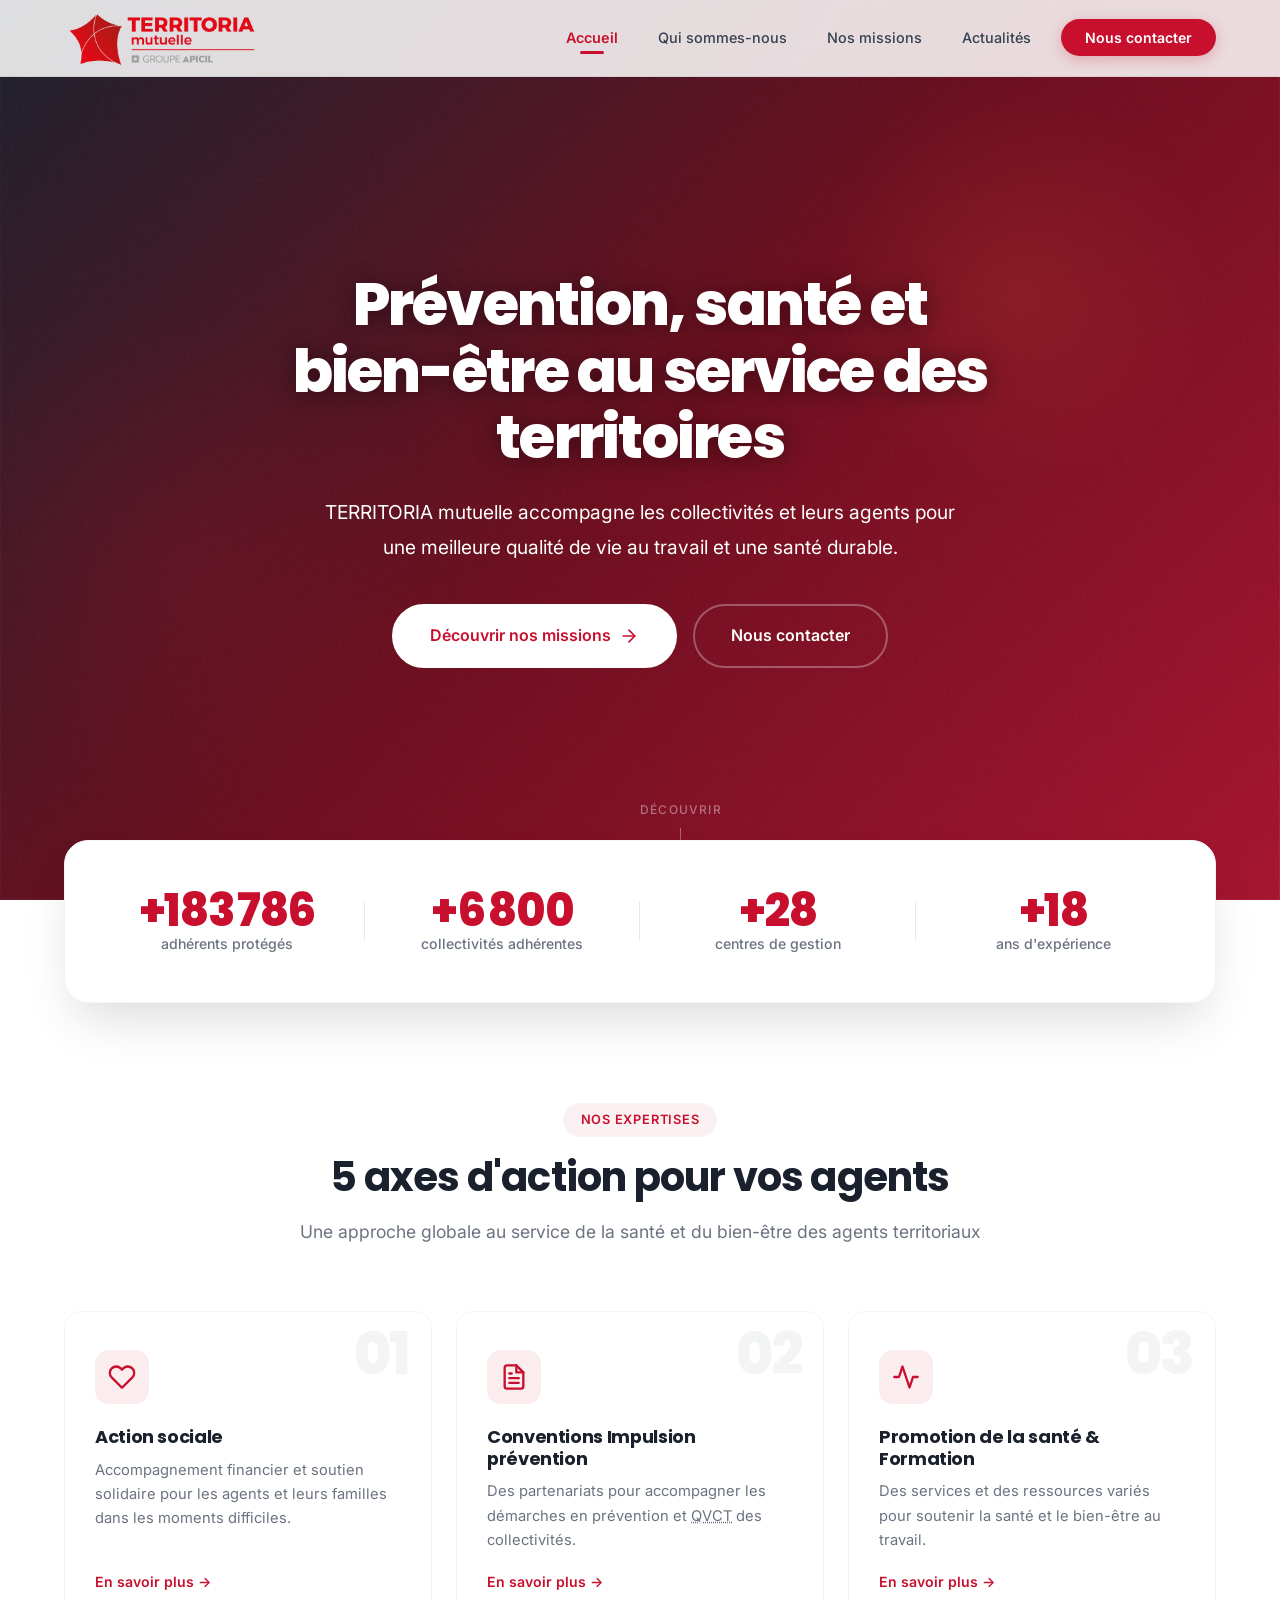
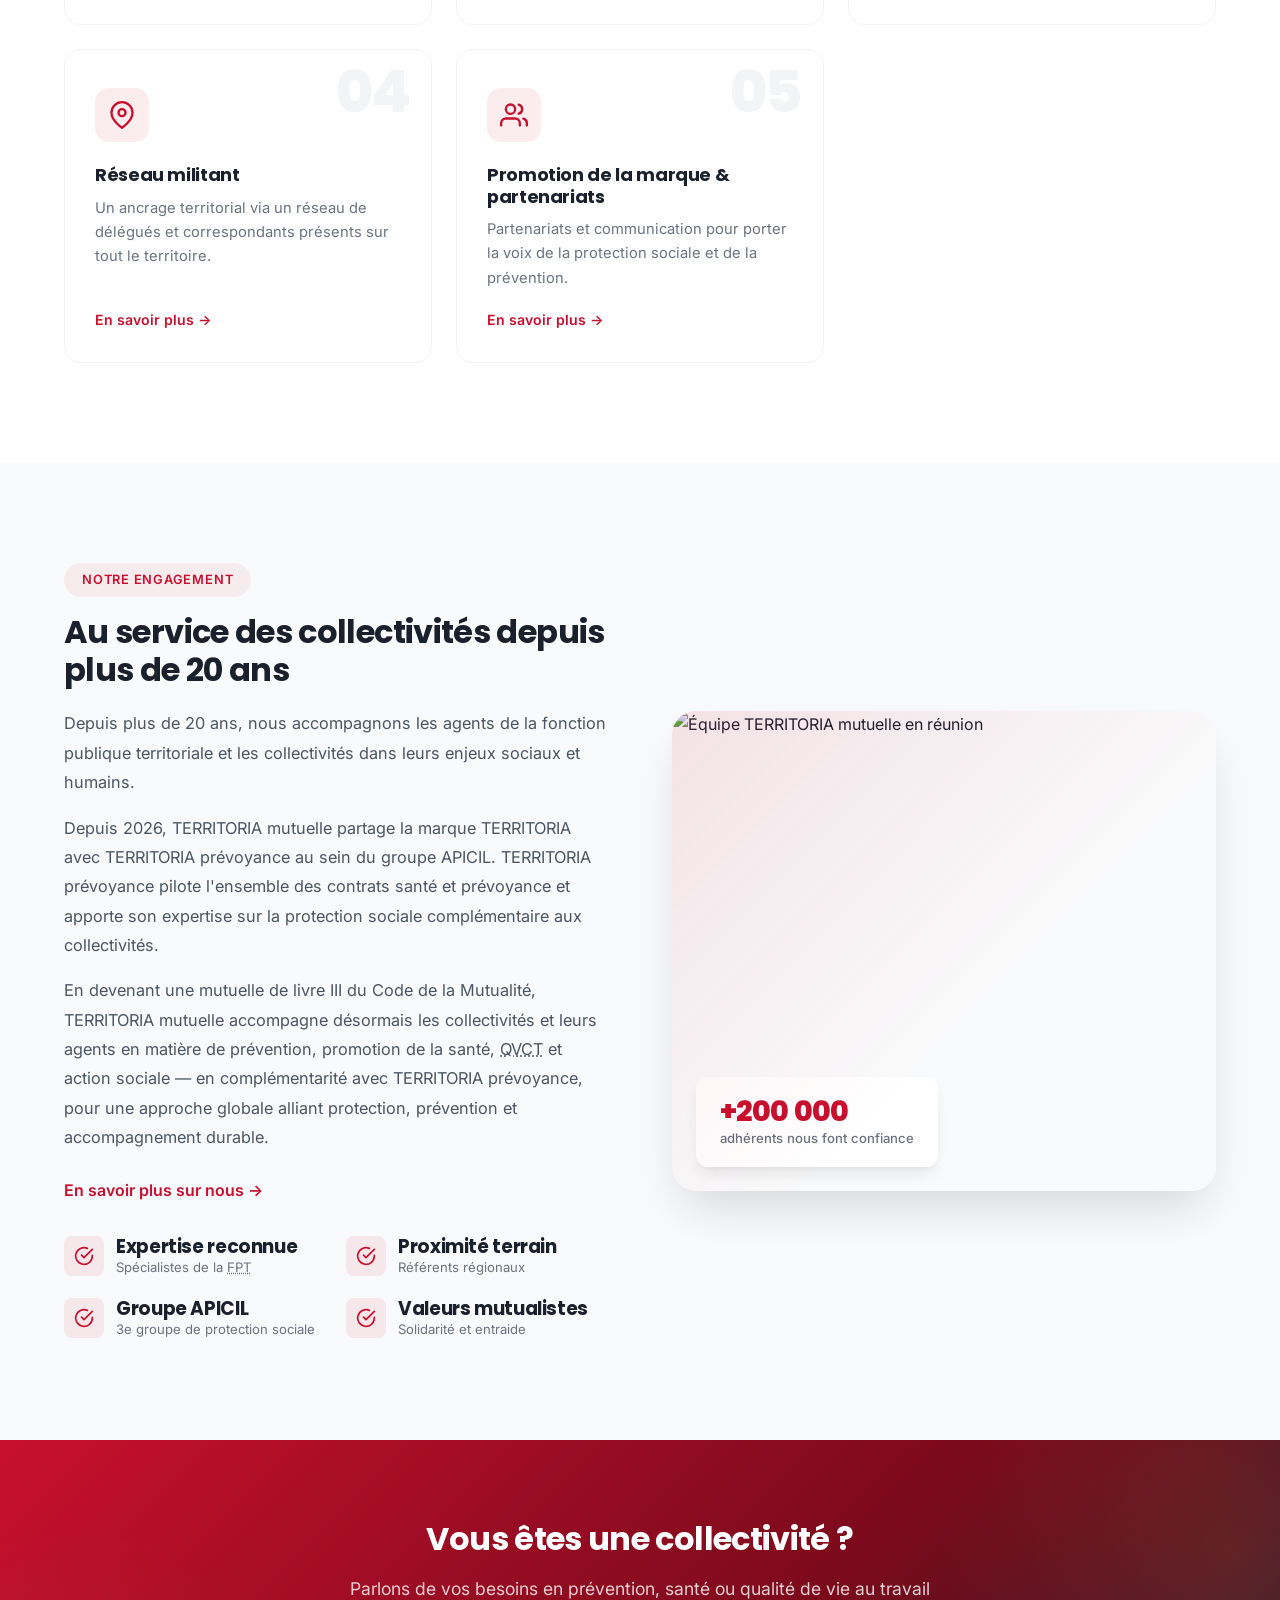
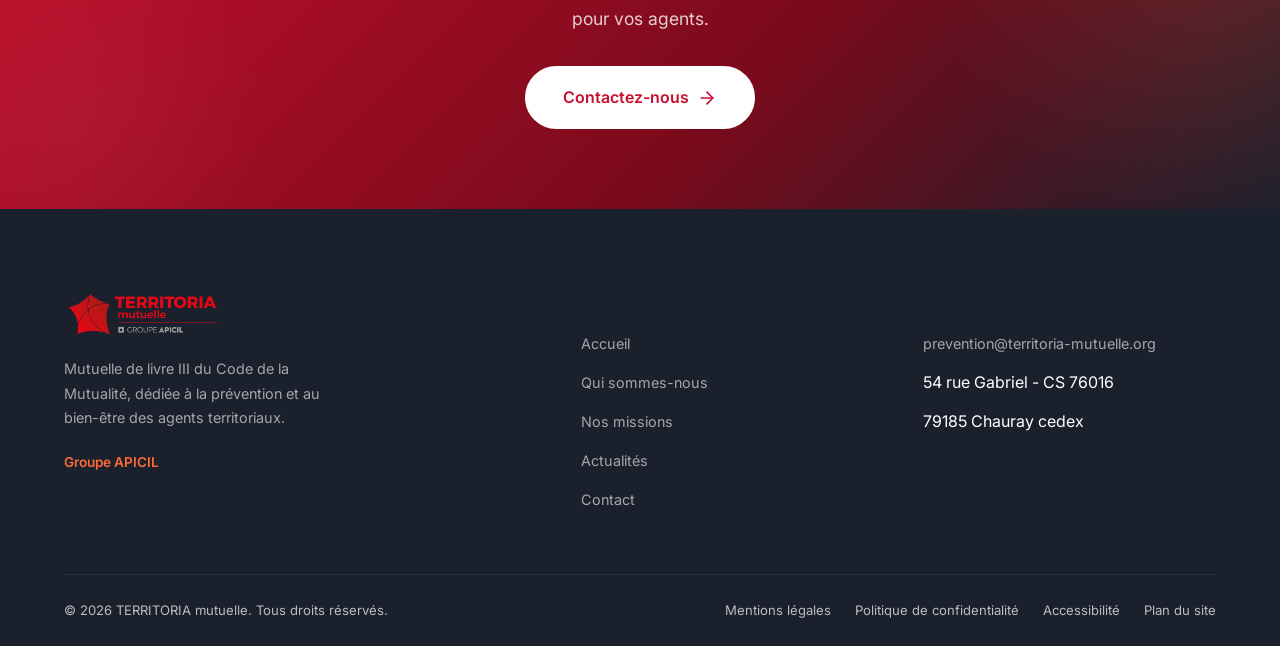
==== index.html @ a9d2b637 "a11y(RGAA): 10.6, 12.1, 13.2, 13.6 — derniers écarts code - 10.6 : liens soulignés au sein du texte " ====
<!DOCTYPE html>
<html lang="fr">
<head>
    <meta charset="UTF-8">
    <meta name="viewport" content="width=device-width, initial-scale=1.0">
    <title>TERRITORIA mutuelle | Pr&eacute;vention, sant&eacute; et action sociale pour les collectivit&eacute;s</title>
    <meta name="description" content="TERRITORIA mutuelle accompagne les collectivit&eacute;s territoriales et leurs agents en mati&egrave;re de pr&eacute;vention, promotion de la sant&eacute;, QVCT et action sociale. Groupe APICIL.">

    <!-- Favicon -->
    <link rel="icon" type="image/png" href="assets/img/logo.png">

    <!-- Open Graph -->
    <meta property="og:title" content="TERRITORIA mutuelle | Pr&eacute;vention et sant&eacute; pour les collectivit&eacute;s">
    <meta property="og:description" content="Accompagnement des collectivit&eacute;s territoriales en pr&eacute;vention, sant&eacute; au travail et QVCT. Groupe APICIL.">
    <meta property="og:image" content="assets/img/logo.png">
    <meta property="og:type" content="website">
    <meta property="og:locale" content="fr_FR">

    <!-- Canonical -->
    <link rel="canonical" href="https://territoriamutuelle.com/">

    <!-- Fonts -->
    <link rel="preconnect" href="https://fonts.googleapis.com">
    <link rel="preconnect" href="https://fonts.gstatic.com" crossorigin>
    <link href="https://fonts.googleapis.com/css2?family=Inter:wght@400;500;600;700&family=Poppins:wght@600;700;800&display=swap" rel="stylesheet">

    <link rel="stylesheet" href="style.css">
</head>
<body>

    <!-- Skip to content -->
    <a href="#main" class="skip-link">Aller au contenu principal</a>

    <!-- ========== HEADER ========== -->
    <header class="header" id="header">
        <div class="container">
            <a href="index.html" class="logo">
                <img src="assets/img/logo.png" alt="TERRITORIA mutuelle - Groupe APICIL">
            </a>
            <nav class="nav" id="nav" aria-label="Menu principal">
                <ul class="nav-list">
                    <li><a href="index.html" class="nav-link active" aria-current="page">Accueil</a></li>
                    <li><a href="qui-sommes-nous.html" class="nav-link">Qui sommes-nous</a></li>
                    <li class="nav-dropdown">
                        <a href="nos-missions.html" class="nav-link">Nos missions</a>
                        <ul class="nav-submenu">
                            <li><a href="action-sociale.html">Action sociale</a></li>
                            <li><a href="nos-missions.html#conventions">Convention Impulsion pr&eacute;vention</a></li>
                            <li><a href="promotion-sante.html">Promotion de la sant&eacute; et formation</a></li>
                            <li><a href="reseau-militant.html">R&eacute;seau militant</a></li>
                            <li><a href="promotion-marque.html">Promotion de la marque et partenariats</a></li>
                        </ul>
                    </li>
                    <li><a href="blog.html" class="nav-link">Actualit&eacute;s</a></li>
                    <li><a href="contact.html" class="nav-link btn-nav">Nous contacter</a></li>
                </ul>
            </nav>
            <button class="menu-toggle" id="menuToggle" aria-label="Ouvrir le menu" aria-expanded="false" aria-controls="nav">
                <span></span><span></span><span></span>
            </button>
        </div>
    </header>

    <main id="main">

    <!-- ========== HERO ========== -->
    <section class="hero">
        <div class="hero-bg">
            <img src="https://images.unsplash.com/photo-1521737711867-e3b97375f902?auto=format&fit=crop&w=1920&q=80" alt="" loading="eager">
        </div>
        <div class="hero-overlay"></div>
        <div class="hero-shape hero-shape-1"></div>
        <div class="hero-shape hero-shape-2"></div>

        <div class="hero-content">
            <h1 class="hero-title">
                Pr&eacute;vention, sant&eacute; et bien-&ecirc;tre au service des territoires
            </h1>

            <p class="hero-subtitle">
                TERRITORIA mutuelle accompagne les collectivit&eacute;s et leurs agents pour une meilleure qualit&eacute; de vie au travail et une sant&eacute; durable.
            </p>

            <div class="hero-ctas">
                <a href="nos-missions.html" class="btn btn-white btn-lg">
                    D&eacute;couvrir nos missions
                    <svg aria-hidden="true" focusable="false" class="btn-icon" viewBox="0 0 24 24" fill="none" stroke="currentColor" stroke-width="2" stroke-linecap="round" stroke-linejoin="round"><line x1="5" y1="12" x2="19" y2="12"/><polyline points="12 5 19 12 12 19"/></svg>
                </a>
                <a href="contact.html" class="btn btn-outline-white btn-lg">Nous contacter</a>
            </div>
        </div>

        <div class="hero-scroll">
            <span>D&eacute;couvrir</span>
            <div class="hero-scroll-line"></div>
        </div>
    </section>

    <!-- ========== STATS BAR ========== -->
    <section class="stats-section">
        <div class="container">
            <div class="stats-container reveal-scale">
                <div class="stats-grid">
                    <div class="stat-item">
                        <span class="stat-number" data-count="200000">0</span>
                        <p class="stat-label">adh&eacute;rents prot&eacute;g&eacute;s</p>
                    </div>
                    <div class="stat-item">
                        <span class="stat-number" data-count="7400">0</span>
                        <p class="stat-label">collectivit&eacute;s adh&eacute;rentes</p>
                    </div>
                    <div class="stat-item">
                        <span class="stat-number" data-count="30">0</span>
                        <p class="stat-label">centres de gestion</p>
                    </div>
                    <div class="stat-item">
                        <span class="stat-number" data-count="20">0</span>
                        <p class="stat-label">ans d'exp&eacute;rience</p>
                    </div>
                </div>
            </div>
        </div>
    </section>

    <!-- ========== 5 AXES D'ACTION ========== -->
    <section class="section section-white">
        <div class="container">
            <div class="section-header reveal">
                <span class="section-tag">Nos expertises</span>
                <h2 class="section-title">5 axes d'action pour vos agents</h2>
                <p class="section-subtitle">Une approche globale au service de la sant&eacute; et du bien-&ecirc;tre des agents territoriaux</p>
            </div>

            <div class="cards-grid cards-grid-5">
                <article class="feature-card reveal stagger-1" data-index="01">
                    <div class="feature-card-icon">
                        <svg aria-hidden="true" focusable="false" width="28" height="28" viewBox="0 0 24 24" fill="none" stroke="currentColor" stroke-width="2" stroke-linecap="round" stroke-linejoin="round"><path d="M20.84 4.61a5.5 5.5 0 0 0-7.78 0L12 5.67l-1.06-1.06a5.5 5.5 0 0 0-7.78 7.78l1.06 1.06L12 21.23l7.78-7.78 1.06-1.06a5.5 5.5 0 0 0 0-7.78z"/></svg>
                    </div>
                    <h3>Action sociale</h3>
                    <p>Accompagnement financier et soutien solidaire pour les agents et leurs familles dans les moments difficiles.</p>
                    <a href="action-sociale.html" class="feature-card-link" aria-label="En savoir plus sur l'action sociale">En savoir plus &rarr;</a>
                </article>

                <article class="feature-card reveal stagger-2" data-index="02">
                    <div class="feature-card-icon">
                        <svg aria-hidden="true" focusable="false" width="28" height="28" viewBox="0 0 24 24" fill="none" stroke="currentColor" stroke-width="2" stroke-linecap="round" stroke-linejoin="round"><path d="M14 2H6a2 2 0 0 0-2 2v16a2 2 0 0 0 2 2h12a2 2 0 0 0 2-2V8z"/><polyline points="14 2 14 8 20 8"/><line x1="16" y1="13" x2="8" y2="13"/><line x1="16" y1="17" x2="8" y2="17"/><polyline points="10 9 9 9 8 9"/></svg>
                    </div>
                    <h3>Conventions Impulsion pr&eacute;vention</h3>
                    <p>Des partenariats pour accompagner les d&eacute;marches en pr&eacute;vention et <abbr title="Qualité de Vie et Conditions de Travail">QVCT</abbr> des collectivit&eacute;s.</p>
                    <a href="nos-missions.html#conventions" class="feature-card-link" aria-label="En savoir plus sur les conventions Impulsion prévention">En savoir plus &rarr;</a>
                </article>

                <article class="feature-card reveal stagger-3" data-index="03">
                    <div class="feature-card-icon">
                        <svg aria-hidden="true" focusable="false" width="28" height="28" viewBox="0 0 24 24" fill="none" stroke="currentColor" stroke-width="2" stroke-linecap="round" stroke-linejoin="round"><polyline points="22 12 18 12 15 21 9 3 6 12 2 12"/></svg>
                    </div>
                    <h3>Promotion de la sant&eacute; &amp; Formation</h3>
                    <p>Des services et des ressources vari&eacute;s pour soutenir la sant&eacute; et le bien-&ecirc;tre au travail.</p>
                    <a href="promotion-sante.html" class="feature-card-link" aria-label="En savoir plus sur la promotion de la santé et formation">En savoir plus &rarr;</a>
                </article>

                <article class="feature-card reveal stagger-4" data-index="04">
                    <div class="feature-card-icon">
                        <svg aria-hidden="true" focusable="false" width="28" height="28" viewBox="0 0 24 24" fill="none" stroke="currentColor" stroke-width="2" stroke-linecap="round" stroke-linejoin="round"><path d="M21 10c0 7-9 13-9 13s-9-6-9-13a9 9 0 0 1 18 0z"/><circle cx="12" cy="10" r="3"/></svg>
                    </div>
                    <h3>R&eacute;seau militant</h3>
                    <p>Un ancrage territorial via un r&eacute;seau de d&eacute;l&eacute;gu&eacute;s et correspondants pr&eacute;sents sur tout le territoire.</p>
                    <a href="reseau-militant.html" class="feature-card-link" aria-label="En savoir plus sur le réseau militant">En savoir plus &rarr;</a>
                </article>

                <article class="feature-card reveal stagger-5" data-index="05">
                    <div class="feature-card-icon">
                        <svg aria-hidden="true" focusable="false" width="28" height="28" viewBox="0 0 24 24" fill="none" stroke="currentColor" stroke-width="2" stroke-linecap="round" stroke-linejoin="round"><path d="M17 21v-2a4 4 0 0 0-4-4H5a4 4 0 0 0-4 4v2"/><circle cx="9" cy="7" r="4"/><path d="M23 21v-2a4 4 0 0 0-3-3.87"/><path d="M16 3.13a4 4 0 0 1 0 7.75"/></svg>
                    </div>
                    <h3>Promotion de la marque &amp; partenariats</h3>
                    <p>Partenariats et communication pour porter la voix de la protection sociale et de la pr&eacute;vention.</p>
                    <a href="promotion-marque.html" class="feature-card-link" aria-label="En savoir plus sur la promotion de la marque et partenariats">En savoir plus &rarr;</a>
                </article>
            </div>
        </div>
    </section>

    <!-- ========== A PROPOS — Split Layout ========== -->
    <section class="section section-light">
        <div class="container">
            <div class="about-split">
                <div class="about-content reveal-left">
                    <span class="section-tag">Notre engagement</span>
                    <h2>Au service des collectivit&eacute;s depuis plus de 20 ans</h2>
                    <p>Depuis plus de 20 ans, nous accompagnons les agents de la fonction publique territoriale et les collectivit&eacute;s dans leurs enjeux sociaux et humains.</p>
                    <p>Depuis 2026, TERRITORIA mutuelle partage la marque TERRITORIA avec TERRITORIA pr&eacute;voyance au sein du groupe APICIL. TERRITORIA pr&eacute;voyance pilote l'ensemble des contrats sant&eacute; et pr&eacute;voyance et apporte son expertise sur la protection sociale compl&eacute;mentaire aux collectivit&eacute;s.</p>
                    <p>En devenant une mutuelle de livre III du Code de la Mutualit&eacute;, TERRITORIA mutuelle accompagne d&eacute;sormais les collectivit&eacute;s et leurs agents en mati&egrave;re de pr&eacute;vention, promotion de la sant&eacute;, <abbr title="Qualité de Vie et Conditions de Travail">QVCT</abbr> et action sociale &mdash; en compl&eacute;mentarit&eacute; avec TERRITORIA pr&eacute;voyance, pour une approche globale alliant protection, pr&eacute;vention et accompagnement durable.</p>

                    <a href="qui-sommes-nous.html" class="about-link">En savoir plus sur nous &rarr;</a>

                    <div class="about-features">
                        <div class="about-feature">
                            <div class="about-feature-icon">
                                <svg aria-hidden="true" focusable="false" width="20" height="20" viewBox="0 0 24 24" fill="none" stroke="currentColor" stroke-width="2" stroke-linecap="round" stroke-linejoin="round"><path d="M22 11.08V12a10 10 0 1 1-5.93-9.14"/><polyline points="22 4 12 14.01 9 11.01"/></svg>
                            </div>
                            <div>
                                <h3>Expertise reconnue</h3>
                                <p>Sp&eacute;cialistes de la <abbr title="Fonction Publique Territoriale">FPT</abbr></p>
                            </div>
                        </div>
                        <div class="about-feature">
                            <div class="about-feature-icon">
                                <svg aria-hidden="true" focusable="false" width="20" height="20" viewBox="0 0 24 24" fill="none" stroke="currentColor" stroke-width="2" stroke-linecap="round" stroke-linejoin="round"><path d="M22 11.08V12a10 10 0 1 1-5.93-9.14"/><polyline points="22 4 12 14.01 9 11.01"/></svg>
                            </div>
                            <div>
                                <h3>Proximit&eacute; terrain</h3>
                                <p>R&eacute;f&eacute;rents r&eacute;gionaux</p>
                            </div>
                        </div>
                        <div class="about-feature">
                            <div class="about-feature-icon">
                                <svg aria-hidden="true" focusable="false" width="20" height="20" viewBox="0 0 24 24" fill="none" stroke="currentColor" stroke-width="2" stroke-linecap="round" stroke-linejoin="round"><path d="M22 11.08V12a10 10 0 1 1-5.93-9.14"/><polyline points="22 4 12 14.01 9 11.01"/></svg>
                            </div>
                            <div>
                                <h3>Groupe APICIL</h3>
                                <p>3e groupe de protection sociale</p>
                            </div>
                        </div>
                        <div class="about-feature">
                            <div class="about-feature-icon">
                                <svg aria-hidden="true" focusable="false" width="20" height="20" viewBox="0 0 24 24" fill="none" stroke="currentColor" stroke-width="2" stroke-linecap="round" stroke-linejoin="round"><path d="M22 11.08V12a10 10 0 1 1-5.93-9.14"/><polyline points="22 4 12 14.01 9 11.01"/></svg>
                            </div>
                            <div>
                                <h3>Valeurs mutualistes</h3>
                                <p>Solidarit&eacute; et entraide</p>
                            </div>
                        </div>
                    </div>
                </div>
                <div class="about-image reveal-right">
                    <img src="https://images.unsplash.com/photo-1600880292203-757bb62b4baf?auto=format&fit=crop&w=800&q=80" alt="&Eacute;quipe TERRITORIA mutuelle en r&eacute;union" loading="lazy">
                    <div class="about-float-card">
                        <div>
                            <span class="stat-number">+200 000</span>
                            <p class="stat-label">adh&eacute;rents nous font confiance</p>
                        </div>
                    </div>
                </div>
            </div>
        </div>
    </section>

    <!-- ========== CTA BANNER ========== -->
    <section class="cta-banner">
        <div class="container">
            <h2 class="reveal">Vous &ecirc;tes une collectivit&eacute; ?</h2>
            <p class="reveal">Parlons de vos besoins en pr&eacute;vention, sant&eacute; ou qualit&eacute; de vie au travail pour vos agents.</p>
            <a href="contact.html" class="btn btn-white btn-lg reveal">
                Contactez-nous
                <svg aria-hidden="true" focusable="false" class="btn-icon" viewBox="0 0 24 24" fill="none" stroke="currentColor" stroke-width="2" stroke-linecap="round" stroke-linejoin="round"><line x1="5" y1="12" x2="19" y2="12"/><polyline points="12 5 19 12 12 19"/></svg>
            </a>
        </div>
    </section>

    </main>

    <!-- ========== FOOTER ========== -->
    <footer class="footer">
        <div class="container">
            <div class="footer-grid">
                <div class="footer-col">
                    <img src="assets/img/logo.png" alt="TERRITORIA mutuelle" class="footer-logo">
                    <p class="footer-desc">Mutuelle de livre III du Code de la Mutualit&eacute;, d&eacute;di&eacute;e &agrave; la pr&eacute;vention et au bien-&ecirc;tre des agents territoriaux.</p>
                    <p class="footer-group">Groupe APICIL</p>
                </div>
                <div class="footer-col">
                    <h2>Navigation</h2>
                    <ul>
                        <li><a href="index.html">Accueil</a></li>
                        <li><a href="qui-sommes-nous.html">Qui sommes-nous</a></li>
                        <li><a href="nos-missions.html">Nos missions</a></li>
                        <li><a href="blog.html">Actualit&eacute;s</a></li>
                        <li><a href="contact.html">Contact</a></li>
                    </ul>
                </div>
                <div class="footer-col">
                    <h2>Contact</h2>
                    <ul>
                        <li><a href="mailto:prevention@territoria-mutuelle.org">prevention@territoria-mutuelle.org</a></li>
                        <li>54 rue Gabriel - CS 76016</li>
                        <li>79185 Chauray cedex</li>
                    </ul>
                </div>
            </div>
            <div class="footer-bottom">
                <p>&copy; 2026 TERRITORIA mutuelle. Tous droits r&eacute;serv&eacute;s.</p>
                <div class="footer-legal">
                    <a href="mentions-legales.html">Mentions l&eacute;gales</a>
                    <a href="politique-confidentialite.html">Politique de confidentialit&eacute;</a>
                    <a href="accessibilite.html">Accessibilit&eacute;</a>
                    <a href="plan-du-site.html">Plan du site</a>
                </div>
            </div>
        </div>
    </footer>

    <script src="script.js"></script>

    <!-- Schema.org -->
    <script type="application/ld+json">
    {
        "@context": "https://schema.org",
        "@type": "Organization",
        "name": "TERRITORIA mutuelle",
        "url": "https://territoriamutuelle.com",
        "logo": "https://territoriamutuelle.com/assets/img/logo.png",
        "description": "Mutuelle de livre III du Code de la Mutualit&eacute; d&eacute;di&eacute;e &agrave; la pr&eacute;vention et au bien-&ecirc;tre des agents des collectivit&eacute;s territoriales.",
        "address": {
            "@type": "PostalAddress",
            "streetAddress": "54 rue Gabriel - CS 76016",
            "addressLocality": "Chauray",
            "postalCode": "79185",
            "addressCountry": "FR"
        },
        "parentOrganization": {
            "@type": "Organization",
            "name": "Groupe APICIL"
        }
    }
    </script>
</body>
</html>
---- style.css ----
/* ============================================
   TERRITORIA Mutuelle — Premium Design System
   Version 2.0 — Refonte complète
   ============================================ */

/* ---- Reset & Base ---- */
*, *::before, *::after {
  margin: 0;
  padding: 0;
  box-sizing: border-box;
}

:root {
  /* Colors — Warm palette */
  --primary: #C8102E;
  --primary-dark: #A50D22;
  --primary-darker: #7A0A1B;
  --primary-light: #E8384F;
  --primary-glow: rgba(200, 16, 46, 0.15);

  --accent: #FF6B35;
  --accent-light: #FF9A6C;
  --accent-glow: rgba(255, 107, 53, 0.12);

  --teal: #0D9488;
  --teal-light: #5EEAD4;
  --blue: #2563EB;
  --pink: #DB2777;
  --purple: #7C3AED;
  --orange: #F97316;
  --success: #16A34A;

  --navy: #1A202C;
  --navy-light: #2D3748;
  --gray-800: #1F2937;
  --gray-700: #374151;
  --gray-600: #4B5563;
  --gray-500: #6B7280;
  --gray-400: #9CA3AF;
  --gray-300: #D1D5DB;
  --gray-200: #E5E7EB;
  --gray-100: #F3F4F6;
  --gray-50: #F9FAFB;
  --white: #FFFFFF;

  --warm-bg: #FEFCFB;
  --warm-100: #FFF7ED;
  --warm-50: #FFFBF5;

  /* Typography */
  --font-heading: 'Poppins', -apple-system, BlinkMacSystemFont, sans-serif;
  --font-body: 'Inter', -apple-system, BlinkMacSystemFont, 'Segoe UI', sans-serif;

  /* Shadows — Layered for depth */
  --shadow-xs: 0 1px 2px rgba(0,0,0,0.05);
  --shadow-sm: 0 1px 3px rgba(0,0,0,0.06), 0 1px 2px rgba(0,0,0,0.04);
  --shadow-md: 0 4px 6px -1px rgba(0,0,0,0.07), 0 2px 4px -1px rgba(0,0,0,0.04);
  --shadow-lg: 0 10px 15px -3px rgba(0,0,0,0.08), 0 4px 6px -2px rgba(0,0,0,0.04);
  --shadow-xl: 0 20px 25px -5px rgba(0,0,0,0.08), 0 10px 10px -5px rgba(0,0,0,0.03);
  --shadow-2xl: 0 25px 50px -12px rgba(0,0,0,0.15);
  --shadow-red: 0 4px 14px rgba(200,16,46,0.25);
  --shadow-red-lg: 0 10px 30px rgba(200,16,46,0.3);

  /* Borders */
  --radius-sm: 8px;
  --radius-md: 12px;
  --radius-lg: 16px;
  --radius-xl: 24px;
  --radius-2xl: 32px;
  --radius-full: 9999px;

  /* Transitions */
  --ease: cubic-bezier(0.4, 0, 0.2, 1);
  --ease-spring: cubic-bezier(0.34, 1.56, 0.64, 1);
  --duration-fast: 150ms;
  --duration: 250ms;
  --duration-slow: 400ms;
  --transition: 250ms cubic-bezier(0.4, 0, 0.2, 1);
}

html {
  scroll-behavior: smooth;
  scroll-padding-top: 80px;
}

body {
  font-family: var(--font-body);
  font-size: 16px;
  line-height: 1.7;
  color: var(--navy);
  background: var(--white);
  -webkit-font-smoothing: antialiased;
  -moz-osx-font-smoothing: grayscale;
  overflow-x: hidden;
}

img {
  max-width: 100%;
  height: auto;
  display: block;
}

a {
  color: inherit;
  text-decoration: none;
}

/* ---- Accessibility ---- */
.skip-link {
  position: absolute;
  top: -100%;
  left: 16px;
  z-index: 9999;
  padding: 12px 24px;
  background: var(--primary);
  color: var(--white);
  border-radius: var(--radius-sm);
  font-weight: 600;
  font-size: 0.9rem;
  transition: top var(--duration);
}

.skip-link:focus {
  top: 16px;
}

/* ---- Container ---- */
.container {
  max-width: 1200px;
  margin: 0 auto;
  padding: 0 24px;
}

.container-narrow {
  max-width: 800px;
  margin: 0 auto;
  padding: 0 24px;
}

.container-wide {
  max-width: 1400px;
  margin: 0 auto;
  padding: 0 24px;
}

/* ---- Typography ---- */
h1, h2, h3, h4, h5, h6 {
  font-family: var(--font-heading);
  font-weight: 700;
  line-height: 1.2;
  letter-spacing: -0.02em;
  color: var(--navy);
}

p { line-height: 1.75; }

.text-primary { color: var(--primary); }
.text-accent { color: var(--accent); }
.text-center { text-align: center; }
.text-gradient {
  background: linear-gradient(135deg, var(--primary) 0%, var(--accent) 100%);
  -webkit-background-clip: text;
  -webkit-text-fill-color: transparent;
  background-clip: text;
}

/* ============================================
   HEADER — Glassmorphism
   ============================================ */
.header {
  position: fixed;
  top: 0;
  left: 0;
  width: 100%;
  z-index: 100;
  background: rgba(255,255,255,0.85);
  backdrop-filter: blur(20px);
  -webkit-backdrop-filter: blur(20px);
  border-bottom: 1px solid rgba(0,0,0,0.06);
  transition: all var(--duration);
}

.header.scrolled {
  background: rgba(255,255,255,0.95);
  box-shadow: var(--shadow-md);
}

.header .container {
  display: flex;
  align-items: center;
  justify-content: space-between;
  height: 76px;
}

.header .logo {
  display: flex;
  align-items: center;
  flex-shrink: 0;
}

.header .logo img {
  height: 60px;
  width: auto;
  transition: transform var(--duration);
}

.header .logo:hover img {
  transform: scale(1.03);
}

.header .nav-list {
  display: flex;
  align-items: center;
  gap: 4px;
  list-style: none;
}

.header .nav-link {
  font-family: var(--font-body);
  font-size: 0.9rem;
  font-weight: 500;
  color: var(--gray-700);
  padding: 8px 18px;
  border-radius: var(--radius-sm);
  transition: all var(--duration);
  position: relative;
}

.header .nav-link:hover {
  background: var(--gray-50);
  color: var(--primary);
}

.header .nav-link.active {
  color: var(--primary);
  font-weight: 600;
}

.header .nav-link.active::after {
  content: '';
  position: absolute;
  bottom: 0;
  left: 50%;
  transform: translateX(-50%);
  width: 24px;
  height: 3px;
  background: var(--primary);
  border-radius: 3px;
}

.header .btn-nav {
  background: var(--primary);
  color: var(--white) !important;
  padding: 10px 24px;
  border-radius: var(--radius-full);
  font-weight: 600;
  font-size: 0.88rem;
  margin-left: 8px;
  transition: all var(--duration);
  box-shadow: var(--shadow-red);
}

.header .btn-nav:hover {
  background: var(--primary-dark);
  transform: translateY(-1px);
  box-shadow: var(--shadow-red-lg);
}

.header .btn-nav.active {
  background: var(--primary-dark);
}

.header .btn-nav::after {
  display: none !important;
}

/* Sous-menu déroulant "Nos missions" */
.nav-dropdown { position: relative; }

.nav-submenu {
  position: absolute;
  top: 100%;
  left: 50%;
  transform: translateX(-50%) translateY(10px);
  min-width: 280px;
  background: var(--white);
  border: 1px solid var(--gray-100);
  border-radius: var(--radius-lg);
  box-shadow: var(--shadow-lg);
  padding: 10px;
  list-style: none;
  opacity: 0;
  visibility: hidden;
  transition: opacity var(--duration), transform var(--duration), visibility var(--duration);
  z-index: 200;
}

.nav-dropdown::after {
  /* zone tampon pour éviter la fermeture au survol */
  content: '';
  position: absolute;
  top: 100%;
  left: 0;
  width: 100%;
  height: 16px;
}

.nav-dropdown:hover .nav-submenu,
.nav-dropdown:focus-within .nav-submenu {
  opacity: 1;
  visibility: visible;
  transform: translateX(-50%) translateY(6px);
}

.nav-submenu li { margin: 0; }

.nav-submenu a {
  display: block;
  padding: 11px 16px;
  border-radius: var(--radius-sm);
  font-size: 0.9rem;
  font-weight: 500;
  color: var(--gray-700);
  white-space: nowrap;
  transition: all var(--duration);
}

.nav-submenu a:hover {
  background: var(--gray-50);
  color: var(--primary);
}

/* Burger Menu */
.header .menu-toggle {
  display: none;
  flex-direction: column;
  justify-content: center;
  gap: 6px;
  width: 44px;
  height: 44px;
  background: none;
  border: none;
  cursor: pointer;
  padding: 10px;
  border-radius: var(--radius-sm);
  transition: background var(--duration);
  z-index: 110;
}

.header .menu-toggle:hover {
  background: var(--gray-50);
}

.header .menu-toggle span {
  display: block;
  width: 22px;
  height: 2px;
  background: var(--navy);
  border-radius: 2px;
  transition: all 300ms var(--ease);
  transform-origin: center;
}

.header .menu-toggle.open span:nth-child(1) {
  transform: translateY(8px) rotate(45deg);
}

.header .menu-toggle.open span:nth-child(2) {
  opacity: 0;
  transform: scaleX(0);
}

.header .menu-toggle.open span:nth-child(3) {
  transform: translateY(-8px) rotate(-45deg);
}

/* ============================================
   HERO — Premium with depth
   ============================================ */
.hero {
  position: relative;
  min-height: 100vh;
  display: flex;
  align-items: center;
  justify-content: center;
  overflow: hidden;
  background: var(--navy);
}

.hero-bg {
  position: absolute;
  inset: 0;
  z-index: 0;
}

.hero-bg img {
  width: 100%;
  height: 100%;
  object-fit: cover;
  opacity: 0.35;
}

.hero-overlay {
  position: absolute;
  inset: 0;
  background: linear-gradient(135deg,
    rgba(26,32,44,0.94) 0%,
    rgba(122,10,27,0.86) 50%,
    rgba(200,16,46,0.80) 100%);
  z-index: 1;
}

/* Grain texture */
.hero::after {
  content: '';
  position: absolute;
  inset: 0;
  z-index: 2;
  opacity: 0.03;
  background-image: url("data:image/svg+xml,%3Csvg viewBox='0 0 256 256' xmlns='http://www.w3.org/2000/svg'%3E%3Cfilter id='noise'%3E%3CfeTurbulence type='fractalNoise' baseFrequency='0.9' numOctaves='4' stitchTiles='stitch'/%3E%3C/filter%3E%3Crect width='100%25' height='100%25' filter='url(%23noise)'/%3E%3C/svg%3E");
  pointer-events: none;
}

/* Floating shapes */
.hero-shape {
  position: absolute;
  border-radius: 50%;
  pointer-events: none;
  z-index: 1;
}

.hero-shape-1 {
  top: 10%;
  right: 5%;
  width: 400px;
  height: 400px;
  background: radial-gradient(circle, rgba(255,107,53,0.12) 0%, transparent 70%);
  animation: float-slow 8s ease-in-out infinite;
}

.hero-shape-2 {
  bottom: 10%;
  left: -5%;
  width: 500px;
  height: 500px;
  background: radial-gradient(circle, rgba(200,16,46,0.1) 0%, transparent 70%);
  animation: float-slow 10s ease-in-out infinite reverse;
}

@keyframes float-slow {
  0%, 100% { transform: translate(0, 0); }
  50% { transform: translate(20px, -20px); }
}

.hero-content {
  position: relative;
  z-index: 3;
  max-width: 850px;
  text-align: center;
  padding: 140px 24px 100px;
  color: var(--white);
}

.hero-badge {
  display: inline-flex;
  align-items: center;
  gap: 8px;
  padding: 8px 20px;
  background: rgba(255,255,255,0.08);
  border: 1px solid rgba(255,255,255,0.15);
  border-radius: var(--radius-full);
  font-size: 0.85rem;
  font-weight: 500;
  letter-spacing: 0.02em;
  margin-bottom: 32px;
  backdrop-filter: blur(8px);
  animation: fadeInDown 0.8s ease 0.2s both;
}

.hero-badge-dot {
  width: 8px;
  height: 8px;
  background: var(--accent);
  border-radius: 50%;
  animation: pulse-dot 2s ease-in-out infinite;
}

@keyframes pulse-dot {
  0%, 100% { opacity: 1; transform: scale(1); }
  50% { opacity: 0.5; transform: scale(1.3); }
}

.hero-title {
  font-family: var(--font-heading);
  font-size: clamp(2.4rem, 5.8vw, 3.7rem);
  font-weight: 800;
  line-height: 1.12;
  margin-bottom: 24px;
  letter-spacing: -0.03em;
  color: var(--white);
  text-shadow: 0 2px 24px rgba(0,0,0,0.45);
  animation: fadeInUp 0.8s ease 0.4s both;
}

.hero-title .highlight {
  background: linear-gradient(135deg, var(--accent) 0%, var(--accent-light) 100%);
  -webkit-background-clip: text;
  -webkit-text-fill-color: transparent;
  background-clip: text;
  /* halo de lisibilit&eacute; pour le texte en d&eacute;grad&eacute; sur fond clair */
  filter: drop-shadow(0 2px 14px rgba(0,0,0,0.4));
}

.hero-subtitle {
  font-size: clamp(1rem, 2vw, 1.2rem);
  line-height: 1.8;
  opacity: 0.85;
  max-width: 640px;
  margin: 0 auto 40px;
  font-weight: 400;
  animation: fadeInUp 0.8s ease 0.6s both;
}

.hero-ctas {
  display: flex;
  gap: 16px;
  justify-content: center;
  flex-wrap: wrap;
  animation: fadeInUp 0.8s ease 0.8s both;
}

.hero-scroll {
  position: absolute;
  bottom: 32px;
  left: 50%;
  transform: translateX(-50%);
  z-index: 3;
  display: flex;
  flex-direction: column;
  align-items: center;
  gap: 8px;
  color: rgba(255,255,255,0.4);
  font-size: 0.75rem;
  font-weight: 500;
  letter-spacing: 0.1em;
  text-transform: uppercase;
  animation: fadeInUp 0.8s ease 1.2s both;
}

.hero-scroll-line {
  width: 1px;
  height: 40px;
  background: linear-gradient(to bottom, rgba(255,255,255,0.4), transparent);
  animation: scroll-line 2s ease-in-out infinite;
}

@keyframes scroll-line {
  0% { transform: scaleY(0); transform-origin: top; }
  50% { transform: scaleY(1); transform-origin: top; }
  51% { transform-origin: bottom; }
  100% { transform: scaleY(0); transform-origin: bottom; }
}

/* Entry animations */
@keyframes fadeInUp {
  from { opacity: 0; transform: translateY(30px); }
  to { opacity: 1; transform: translateY(0); }
}

@keyframes fadeInDown {
  from { opacity: 0; transform: translateY(-20px); }
  to { opacity: 1; transform: translateY(0); }
}

/* ============================================
   BUTTONS — Premium
   ============================================ */
.btn {
  display: inline-flex;
  align-items: center;
  justify-content: center;
  gap: 8px;
  padding: 14px 32px;
  font-family: var(--font-body);
  font-size: 0.95rem;
  font-weight: 600;
  border-radius: var(--radius-full);
  border: 2px solid transparent;
  cursor: pointer;
  transition: all var(--duration) var(--ease);
  white-space: nowrap;
  text-decoration: none;
  position: relative;
  overflow: hidden;
}

.btn-primary {
  background: var(--primary);
  color: var(--white);
  border-color: var(--primary);
  box-shadow: var(--shadow-red);
}

.btn-primary:hover {
  background: var(--primary-dark);
  border-color: var(--primary-dark);
  transform: translateY(-2px);
  box-shadow: var(--shadow-red-lg);
}

.btn-white {
  background: var(--white);
  color: var(--primary);
  border-color: var(--white);
}

.btn-white:hover {
  background: var(--gray-50);
  transform: translateY(-2px);
  box-shadow: var(--shadow-xl);
}

.btn-outline-white {
  background: transparent;
  color: var(--white);
  border-color: rgba(255,255,255,0.3);
}

.btn-outline-white:hover {
  background: rgba(255,255,255,0.1);
  border-color: rgba(255,255,255,0.6);
  transform: translateY(-2px);
}

.btn-outline {
  background: transparent;
  color: var(--gray-700);
  border-color: var(--gray-300);
}

.btn-outline:hover {
  border-color: var(--primary);
  color: var(--primary);
  background: rgba(200,16,46,0.04);
}

.btn-lg {
  padding: 16px 36px;
  font-size: 1rem;
}

.btn-sm {
  padding: 10px 22px;
  font-size: 0.85rem;
}

.btn-icon {
  width: 20px;
  height: 20px;
  transition: transform var(--duration);
}

.btn:hover .btn-icon {
  transform: translateX(3px);
}

/* ============================================
   SECTIONS — Base
   ============================================ */
.section {
  padding: 100px 0;
}

.section-sm { padding: 72px 0; }
.section-lg { padding: 120px 0; }

.section-white { background: var(--white); }
.section-light { background: var(--gray-50); }
.section-warm { background: var(--warm-50); }
.section-dark {
  background: linear-gradient(135deg, var(--navy) 0%, var(--gray-800) 100%);
  color: var(--white);
}

.section-header {
  text-align: center;
  max-width: 700px;
  margin: 0 auto 64px;
}

.section-tag {
  display: inline-flex;
  align-items: center;
  gap: 6px;
  padding: 6px 18px;
  background: rgba(200,16,46,0.06);
  color: var(--primary);
  font-family: var(--font-body);
  font-size: 0.8rem;
  font-weight: 600;
  letter-spacing: 0.06em;
  text-transform: uppercase;
  border-radius: var(--radius-full);
  margin-bottom: 16px;
}

.section-tag-light {
  background: rgba(255,255,255,0.1);
  color: rgba(255,255,255,0.9);
}

.section-title {
  font-size: clamp(1.75rem, 4vw, 2.5rem);
  font-weight: 700;
  letter-spacing: -0.02em;
  margin-bottom: 16px;
}

.section-title-light { color: var(--white); }

.section-subtitle {
  font-size: 1.1rem;
  color: var(--gray-500);
  line-height: 1.75;
  font-weight: 400;
}

.section-subtitle-light { color: rgba(255,255,255,0.7); }

/* ============================================
   STATS BAR — Animated Counters
   ============================================ */
.stats-section {
  position: relative;
  z-index: 10;
  margin-top: -60px;
}

.stats-container {
  background: var(--white);
  border-radius: var(--radius-xl);
  padding: 48px 40px;
  box-shadow: var(--shadow-2xl);
  border: 1px solid var(--gray-100);
}

.stats-grid {
  display: grid;
  grid-template-columns: repeat(4, 1fr);
  gap: 32px;
}

.stat-item {
  text-align: center;
  position: relative;
}

.stat-item:not(:last-child)::after {
  content: '';
  position: absolute;
  right: -16px;
  top: 50%;
  transform: translateY(-50%);
  width: 1px;
  height: 60%;
  background: var(--gray-200);
}

.stat-number {
  font-family: var(--font-heading);
  font-size: clamp(2rem, 3.5vw, 2.8rem);
  font-weight: 800;
  color: var(--primary);
  letter-spacing: -0.03em;
  line-height: 1;
  margin-bottom: 8px;
}

.stat-label {
  font-size: 0.88rem;
  color: var(--gray-500);
  font-weight: 500;
  line-height: 1.4;
}

/* ============================================
   FEATURE CARDS — Axes d'action
   ============================================ */
.cards-grid {
  display: grid;
  grid-template-columns: repeat(3, 1fr);
  gap: 24px;
}

.cards-grid-5 {
  grid-template-columns: repeat(3, 1fr);
}

.feature-card {
  background: var(--white);
  border: 1px solid var(--gray-100);
  border-radius: var(--radius-lg);
  padding: 38px 30px 30px;
  transition: transform var(--duration-slow) var(--ease),
              box-shadow var(--duration-slow) var(--ease),
              border-color var(--duration-slow);
  cursor: default;
  position: relative;
  overflow: hidden;
  display: flex;
  flex-direction: column;
}

/* Top accent bar (brand red) — grows on hover */
.feature-card::before {
  content: '';
  position: absolute;
  top: 0;
  left: 0;
  height: 3px;
  width: 0;
  background: linear-gradient(90deg, var(--primary) 0%, var(--accent) 100%);
  transition: width var(--duration-slow) var(--ease);
  z-index: 2;
}

/* Large editorial index watermark (01–05) */
.feature-card::after {
  content: attr(data-index);
  position: absolute;
  top: 14px;
  right: 22px;
  font-family: var(--font-heading);
  font-size: 3.6rem;
  font-weight: 800;
  line-height: 1;
  letter-spacing: -0.04em;
  color: var(--gray-100);
  transition: color var(--duration-slow);
  pointer-events: none;
  z-index: 0;
}

.feature-card > * { position: relative; z-index: 1; }

.feature-card:hover {
  transform: translateY(-6px);
  box-shadow: var(--shadow-xl);
  border-color: rgba(200,16,46,0.18);
}

.feature-card:hover::before { width: 100%; }
.feature-card:hover::after { color: rgba(200,16,46,0.07); }

.feature-card-icon {
  width: 54px;
  height: 54px;
  display: flex;
  align-items: center;
  justify-content: center;
  border-radius: 14px;
  margin-bottom: 22px;
  background: rgba(200,16,46,0.08);
  color: var(--primary);
  transition: background var(--duration), color var(--duration), transform var(--duration);
}

.feature-card:hover .feature-card-icon {
  background: var(--primary);
  color: var(--white);
  transform: translateY(-2px);
}

.feature-card h3 {
  font-size: 1.12rem;
  font-weight: 700;
  margin-bottom: 10px;
  color: var(--navy);
}

.feature-card p {
  font-size: 0.92rem;
  color: var(--gray-500);
  line-height: 1.65;
  margin-bottom: 18px;
  flex-grow: 1;
}

.feature-card-link {
  display: inline-flex;
  align-items: center;
  gap: 6px;
  font-size: 0.88rem;
  font-weight: 600;
  color: var(--primary);
  margin-top: auto;
  transition: gap var(--duration), color var(--duration);
}

.feature-card-link:hover {
  gap: 12px;
  color: var(--primary-dark);
}

/* ============================================
   ABOUT SECTION — Split Layout
   ============================================ */
.about-split {
  display: grid;
  grid-template-columns: 1fr 1fr;
  gap: 64px;
  align-items: center;
}

.about-content h2 {
  font-size: clamp(1.5rem, 3vw, 2rem);
  margin-bottom: 20px;
}

.about-content p {
  font-size: 1.02rem;
  color: var(--gray-600);
  line-height: 1.8;
  margin-bottom: 16px;
}

.about-link {
  display: inline-flex;
  align-items: center;
  gap: 6px;
  margin-top: 8px;
  font-weight: 600;
  color: var(--primary);
  transition: gap var(--duration), color var(--duration);
}

.about-link:hover {
  color: var(--primary-dark);
  gap: 12px;
}

.about-features {
  display: grid;
  grid-template-columns: 1fr 1fr;
  gap: 20px;
  margin-top: 32px;
}

.about-feature {
  display: flex;
  align-items: flex-start;
  gap: 12px;
}

.about-feature-icon {
  flex-shrink: 0;
  width: 40px;
  height: 40px;
  background: rgba(200,16,46,0.08);
  color: var(--primary);
  border-radius: var(--radius-sm);
  display: flex;
  align-items: center;
  justify-content: center;
}

.about-feature h4 {
  font-size: 0.92rem;
  font-weight: 700;
  margin-bottom: 4px;
}

.about-feature p {
  font-size: 0.82rem;
  color: var(--gray-500);
  line-height: 1.5;
  margin-bottom: 0;
}

.about-image {
  position: relative;
  border-radius: var(--radius-xl);
  overflow: hidden;
  box-shadow: var(--shadow-2xl);
}

.about-image img {
  width: 100%;
  height: 480px;
  object-fit: cover;
}

.about-image::after {
  content: '';
  position: absolute;
  inset: 0;
  background: linear-gradient(135deg, rgba(200,16,46,0.1) 0%, transparent 60%);
  pointer-events: none;
}

/* Floating stat card on image */
.about-float-card {
  position: absolute;
  bottom: 24px;
  left: 24px;
  background: rgba(255,255,255,0.95);
  backdrop-filter: blur(12px);
  border-radius: var(--radius-md);
  padding: 20px 24px;
  box-shadow: var(--shadow-lg);
  display: flex;
  align-items: center;
  gap: 16px;
}

.about-float-card .stat-number {
  font-size: 1.8rem;
  margin-bottom: 0;
}

.about-float-card .stat-label {
  font-size: 0.82rem;
}

/* ============================================
   VALUES — Pourquoi nous
   ============================================ */
.values-grid {
  display: grid;
  grid-template-columns: repeat(4, 1fr);
  gap: 24px;
}

.value-card {
  text-align: center;
  padding: 40px 24px;
  background: var(--white);
  border-radius: var(--radius-lg);
  border: 1px solid var(--gray-100);
  transition: all var(--duration-slow) var(--ease);
  position: relative;
}

.value-card::before {
  content: '';
  position: absolute;
  inset: 0;
  border-radius: var(--radius-lg);
  background: linear-gradient(135deg, var(--primary-glow) 0%, transparent 100%);
  opacity: 0;
  transition: opacity var(--duration-slow);
}

.value-card:hover {
  transform: translateY(-6px);
  box-shadow: var(--shadow-xl);
  border-color: transparent;
}

.value-card:hover::before {
  opacity: 1;
}

.value-card-icon {
  position: relative;
  width: 64px;
  height: 64px;
  background: var(--gray-50);
  border-radius: var(--radius-md);
  display: flex;
  align-items: center;
  justify-content: center;
  margin: 0 auto 20px;
  color: var(--primary);
  transition: all var(--duration-slow);
}

.value-card:hover .value-card-icon {
  background: var(--primary);
  color: var(--white);
  transform: scale(1.1) rotate(-5deg);
}

.value-card h3 {
  position: relative;
  font-size: 1.1rem;
  font-weight: 700;
  margin-bottom: 10px;
}

.value-card p {
  position: relative;
  font-size: 0.9rem;
  color: var(--gray-500);
  line-height: 1.65;
}

/* ============================================
   TESTIMONIALS
   ============================================ */
.testimonials-grid {
  display: grid;
  grid-template-columns: repeat(3, 1fr);
  gap: 28px;
}

.testimonial-card {
  background: var(--white);
  border-radius: var(--radius-lg);
  padding: 36px;
  box-shadow: var(--shadow-md);
  border: 1px solid var(--gray-100);
  position: relative;
  transition: all var(--duration-slow);
}

.testimonial-card:hover {
  transform: translateY(-4px);
  box-shadow: var(--shadow-xl);
}

.testimonial-card::before {
  content: '\201C';
  position: absolute;
  top: 20px;
  right: 24px;
  font-size: 4rem;
  color: var(--primary);
  opacity: 0.08;
  font-family: Georgia, serif;
  line-height: 1;
}

.testimonial-stars {
  display: flex;
  gap: 2px;
  margin-bottom: 16px;
  color: #FBBF24;
}

.testimonial-text {
  font-size: 0.95rem;
  color: var(--gray-600);
  line-height: 1.75;
  margin-bottom: 24px;
  font-style: italic;
}

.testimonial-author {
  display: flex;
  align-items: center;
  gap: 12px;
}

.testimonial-avatar {
  width: 48px;
  height: 48px;
  border-radius: 50%;
  background: linear-gradient(135deg, var(--primary-glow), var(--accent-glow));
  display: flex;
  align-items: center;
  justify-content: center;
  font-weight: 700;
  font-size: 1rem;
  color: var(--primary);
}

.testimonial-name {
  font-weight: 700;
  font-size: 0.92rem;
  color: var(--navy);
}

.testimonial-role {
  font-size: 0.82rem;
  color: var(--gray-500);
}

/* ============================================
   PARTNERS
   ============================================ */
.partners-row {
  display: flex;
  align-items: center;
  justify-content: center;
  gap: 48px;
  flex-wrap: wrap;
  padding: 40px 0;
}

.partner-logo {
  height: 40px;
  opacity: 0.35;
  filter: grayscale(100%);
  transition: all var(--duration);
}

.partner-logo:hover {
  opacity: 0.7;
  filter: grayscale(0%);
}

/* ============================================
   CTA BANNER — Premium
   ============================================ */
.cta-banner {
  background: linear-gradient(135deg, var(--primary) 0%, var(--primary-darker) 60%, var(--navy) 100%);
  padding: 80px 0;
  text-align: center;
  position: relative;
  overflow: hidden;
}

.cta-banner::before {
  content: '';
  position: absolute;
  top: -50%;
  right: -20%;
  width: 600px;
  height: 600px;
  background: radial-gradient(circle, rgba(255,107,53,0.15) 0%, transparent 70%);
  border-radius: 50%;
  pointer-events: none;
}

.cta-banner::after {
  content: '';
  position: absolute;
  bottom: -30%;
  left: -10%;
  width: 400px;
  height: 400px;
  background: radial-gradient(circle, rgba(255,255,255,0.04) 0%, transparent 70%);
  border-radius: 50%;
  pointer-events: none;
}

.cta-banner h2 {
  font-size: clamp(1.4rem, 3.5vw, 2rem);
  font-weight: 700;
  color: var(--white);
  margin-bottom: 16px;
  position: relative;
  z-index: 1;
}

.cta-banner p {
  font-size: 1.1rem;
  color: rgba(255,255,255,0.8);
  margin-bottom: 32px;
  max-width: 600px;
  margin-left: auto;
  margin-right: auto;
  position: relative;
  z-index: 1;
  line-height: 1.7;
}

.cta-banner .btn {
  position: relative;
  z-index: 1;
}

/* ============================================
   FOOTER — Rich Premium
   ============================================ */
.footer {
  background: var(--navy);
  color: var(--white);
  padding: 80px 0 0;
}

.footer-grid {
  display: grid;
  grid-template-columns: 1.6fr 1fr 1fr;
  gap: 48px;
  padding-bottom: 48px;
  border-bottom: 1px solid rgba(255,255,255,0.08);
}

.footer-logo {
  height: 48px;
  width: auto;
  margin-bottom: 20px;
}

.footer-desc {
  font-size: 0.9rem;
  opacity: 0.6;
  line-height: 1.7;
  margin-bottom: 20px;
  max-width: 280px;
}

.footer-group {
  font-size: 0.85rem;
  color: var(--accent);
  font-weight: 600;
}

.footer-socials {
  display: flex;
  gap: 10px;
  margin-top: 20px;
}

.footer-social-link {
  width: 40px;
  height: 40px;
  display: flex;
  align-items: center;
  justify-content: center;
  border-radius: 50%;
  background: rgba(255,255,255,0.06);
  color: rgba(255,255,255,0.5);
  transition: all var(--duration);
}

.footer-social-link:hover {
  background: var(--primary);
  color: var(--white);
  transform: translateY(-3px);
}

.footer-col h2 {
  font-family: var(--font-heading);
  font-size: 0.85rem;
  font-weight: 700;
  text-transform: uppercase;
  letter-spacing: 0.08em;
  opacity: 0.4;
  margin-bottom: 24px;
}

.footer-col ul {
  list-style: none;
}

.footer-col li {
  margin-bottom: 12px;
}

.footer-col a {
  font-size: 0.9rem;
  opacity: 0.6;
  transition: all var(--duration);
}

.footer-col a:hover {
  opacity: 1;
  color: var(--accent);
  padding-left: 4px;
}

.footer-newsletter {
  margin-top: 4px;
}

.footer-newsletter p {
  font-size: 0.88rem;
  opacity: 0.6;
  line-height: 1.6;
  margin-bottom: 16px;
}

.footer-newsletter-form {
  display: flex;
  gap: 8px;
}

.footer-newsletter-input {
  flex: 1;
  padding: 10px 16px;
  background: rgba(255,255,255,0.06);
  border: 1px solid rgba(255,255,255,0.12);
  border-radius: var(--radius-sm);
  color: var(--white);
  font-family: var(--font-body);
  font-size: 0.88rem;
  outline: none;
  transition: all var(--duration);
}

.footer-newsletter-input::placeholder {
  color: rgba(255,255,255,0.3);
}

.footer-newsletter-input:focus {
  border-color: var(--primary);
  background: rgba(255,255,255,0.1);
}

.footer-newsletter-btn {
  padding: 10px 20px;
  background: var(--primary);
  color: var(--white);
  border: none;
  border-radius: var(--radius-sm);
  font-family: var(--font-body);
  font-weight: 600;
  font-size: 0.85rem;
  cursor: pointer;
  transition: all var(--duration);
  white-space: nowrap;
}

.footer-newsletter-btn:hover {
  background: var(--primary-light);
  transform: translateY(-1px);
}

.footer-bottom {
  display: flex;
  align-items: center;
  justify-content: space-between;
  padding: 24px 0;
  flex-wrap: wrap;
  gap: 16px;
}

.footer-bottom p {
  font-size: 0.82rem;
  opacity: 0.7;
}

.footer-legal {
  display: flex;
  gap: 24px;
}

.footer-legal a {
  font-size: 0.82rem;
  opacity: 0.7;
  transition: opacity var(--duration);
}

.footer-legal a:hover {
  opacity: 1;
}

/* ============================================
   PAGE HERO — Inner pages
   ============================================ */
.page-hero {
  padding: 160px 0 80px;
  background: linear-gradient(135deg, var(--navy) 0%, var(--primary-dark) 50%, var(--primary) 100%);
  color: var(--white);
  text-align: center;
  position: relative;
  overflow: hidden;
}

.page-hero::before {
  content: '';
  position: absolute;
  top: -40%;
  right: -15%;
  width: 500px;
  height: 500px;
  background: radial-gradient(circle, rgba(255,107,53,0.1) 0%, transparent 70%);
  border-radius: 50%;
  pointer-events: none;
}

.page-hero::after {
  content: '';
  position: absolute;
  bottom: -30%;
  left: -10%;
  width: 400px;
  height: 400px;
  background: radial-gradient(circle, rgba(200,16,46,0.12) 0%, transparent 70%);
  border-radius: 50%;
  pointer-events: none;
}

.page-hero .breadcrumb {
  display: flex;
  align-items: center;
  justify-content: center;
  gap: 8px;
  font-size: 0.85rem;
  opacity: 0.6;
  margin-bottom: 20px;
  position: relative;
  z-index: 1;
}

.page-hero .breadcrumb a:hover {
  opacity: 1;
  text-decoration: underline;
}

.page-hero .breadcrumb svg {
  width: 14px;
  height: 14px;
  opacity: 0.4;
}

.page-hero h1 {
  font-size: clamp(2rem, 5vw, 3rem);
  font-weight: 800;
  color: var(--white);
  margin-bottom: 16px;
  position: relative;
  z-index: 1;
  letter-spacing: -0.03em;
}

.page-hero p,
.page-hero-subtitle {
  font-size: 1.15rem;
  opacity: 0.8;
  max-width: 600px;
  margin: 0 auto;
  position: relative;
  z-index: 1;
  font-weight: 400;
  line-height: 1.7;
}

/* ============================================
   ABOUT / IDENTITY (inner page)
   ============================================ */
.about-grid {
  display: grid;
  grid-template-columns: 1.2fr 0.8fr;
  gap: 48px;
  align-items: start;
}

.about-text p {
  font-size: 1.02rem;
  line-height: 1.85;
  margin-bottom: 20px;
  color: var(--gray-600);
}

.about-card {
  background: var(--white);
  border-radius: var(--radius-xl);
  padding: 36px 28px;
  border: 1px solid var(--gray-100);
  box-shadow: var(--shadow-lg);
  position: relative;
  overflow: hidden;
}

.about-card::before {
  content: '';
  position: absolute;
  top: 0;
  left: 0;
  bottom: 0;
  width: 4px;
  background: linear-gradient(to bottom, var(--primary), var(--accent));
}

.about-card-item {
  display: flex;
  align-items: flex-start;
  gap: 16px;
  margin-bottom: 24px;
}

.about-card-item:last-child { margin-bottom: 0; }

.about-card-icon {
  flex-shrink: 0;
  width: 46px;
  height: 46px;
  background: linear-gradient(135deg, var(--primary), var(--primary-dark));
  color: var(--white);
  border-radius: var(--radius-sm);
  display: flex;
  align-items: center;
  justify-content: center;
  box-shadow: var(--shadow-red);
}

.about-card-text h4 {
  font-size: 0.95rem;
  font-weight: 700;
  margin-bottom: 4px;
}

.about-card-text p {
  font-size: 0.85rem;
  color: var(--gray-500);
  line-height: 1.55;
  margin-bottom: 0;
}

/* ============================================
   QUOTE / RAISON D'ETRE
   ============================================ */
.quote-box {
  background: var(--white);
  border-radius: var(--radius-xl);
  padding: 56px 48px;
  text-align: center;
  max-width: 800px;
  margin: 0 auto 56px;
  box-shadow: var(--shadow-lg);
  border: 1px solid var(--gray-100);
  position: relative;
  overflow: hidden;
}

.quote-box::before {
  content: '\201C';
  position: absolute;
  top: 12px;
  left: 28px;
  font-size: 6rem;
  background: linear-gradient(135deg, var(--primary), var(--accent));
  -webkit-background-clip: text;
  -webkit-text-fill-color: transparent;
  opacity: 0.12;
  font-family: Georgia, serif;
  line-height: 1;
}

.quote-box blockquote {
  font-family: var(--font-heading);
  font-size: 1.4rem;
  font-weight: 600;
  color: var(--navy);
  line-height: 1.6;
  font-style: italic;
  margin-bottom: 16px;
  position: relative;
}

.quote-attribution {
  font-size: 0.92rem;
  color: var(--gray-500);
  font-weight: 500;
}

/* Values grid 3 cols */
.values-grid-3 {
  display: grid;
  grid-template-columns: repeat(3, 1fr);
  gap: 24px;
}

/* ============================================
   KEY FIGURES (inner pages)
   ============================================ */
.figures-grid-inner {
  display: grid;
  grid-template-columns: repeat(3, 1fr);
  gap: 24px;
}

.figure-item-inner {
  text-align: center;
  padding: 44px 24px;
  background: var(--white);
  border-radius: var(--radius-xl);
  border: 1px solid var(--gray-100);
  box-shadow: var(--shadow-sm);
  transition: all var(--duration-slow);
}

.figure-item-inner:hover {
  transform: translateY(-6px);
  box-shadow: var(--shadow-xl);
  border-color: transparent;
}

.figure-number-inner {
  font-family: var(--font-heading);
  font-size: clamp(2rem, 4vw, 3rem);
  font-weight: 800;
  color: var(--primary);
  line-height: 1;
  margin-bottom: 10px;
  letter-spacing: -0.03em;
}

.figure-label-inner {
  font-size: 0.92rem;
  color: var(--gray-500);
  font-weight: 500;
}

/* ============================================
   ACCORDION — Premium
   ============================================ */
.accordion {
  max-width: 800px;
  margin: 0 auto;
}

.accordion-item {
  background: var(--white);
  border-radius: var(--radius-md);
  margin-bottom: 12px;
  border: 1px solid var(--gray-100);
  overflow: hidden;
  transition: all var(--duration);
}

.accordion-item:hover {
  border-color: var(--gray-300);
}

.accordion-item.active,
.accordion-item.open {
  border-color: var(--primary);
  box-shadow: var(--shadow-md);
}

.accordion-header,
.accordion-trigger {
  display: flex;
  align-items: center;
  justify-content: space-between;
  padding: 20px 24px;
  cursor: pointer;
  transition: background var(--duration);
  user-select: none;
  border: none;
  background: none;
  width: 100%;
  font-family: var(--font-body);
  text-align: left;
}

.accordion-header:hover,
.accordion-trigger:hover {
  background: var(--gray-50);
}

.accordion-item.active .accordion-header,
.accordion-trigger[aria-expanded="true"] {
  background: rgba(200,16,46,0.03);
}

.accordion-header h3,
.accordion-trigger span {
  font-family: var(--font-heading);
  font-size: 1.02rem;
  font-weight: 600;
  color: var(--navy);
}

.accordion-trigger[aria-expanded="true"] span {
  color: var(--primary);
}

.accordion-icon {
  flex-shrink: 0;
  width: 32px;
  height: 32px;
  display: flex;
  align-items: center;
  justify-content: center;
  border-radius: 50%;
  background: var(--gray-50);
  transition: all var(--duration);
}

.accordion-item.active .accordion-icon,
.accordion-trigger[aria-expanded="true"] .accordion-icon {
  background: var(--primary);
  transform: rotate(180deg);
}

.accordion-icon svg {
  width: 16px;
  height: 16px;
  stroke: var(--gray-500);
  fill: none;
  stroke-width: 2.5;
  stroke-linecap: round;
  stroke-linejoin: round;
}

.accordion-item.active .accordion-icon svg,
.accordion-trigger[aria-expanded="true"] .accordion-icon svg {
  stroke: var(--white);
}

.accordion-body {
  max-height: 0;
  overflow: hidden;
  transition: max-height 0.4s ease;
}

.accordion-content {
  padding: 0 24px 24px;
  color: var(--gray-600);
  line-height: 1.85;
  font-size: 0.95rem;
}

.accordion-content p {
  color: var(--gray-600);
  line-height: 1.85;
  font-size: 0.95rem;
  padding-bottom: 16px;
}

/* Accordion: trigger variant — direct child collapse (no .accordion-body wrapper) */
.accordion-item > .accordion-content {
  max-height: 0;
  overflow: hidden;
  transition: max-height 0.4s ease;
}

/* Blog card image — gradient-only display (no <img> inside) */
.blog-card-image {
  background-size: cover;
  background-position: center;
}

/* CTA banner — ensure buttons always visible on dark bg */
.cta-banner .btn:not(.btn-white):not(.btn-primary):not(.btn-outline-white) {
  background: var(--white);
  color: var(--primary);
  border-color: var(--white);
}
.cta-banner .btn:not(.btn-white):not(.btn-primary):not(.btn-outline-white):hover {
  background: var(--gray-50);
  transform: translateY(-2px);
  box-shadow: var(--shadow-xl);
}

/* ============================================
   MISSION CARDS — Nos missions page
   ============================================ */
.mission-card {
  background: var(--white);
  border-radius: var(--radius-xl);
  padding: 48px 40px;
  box-shadow: var(--shadow-md);
  border: 1px solid var(--gray-100);
  border-top: 4px solid var(--primary);
  transition: all var(--duration);
}

.mission-card .accordion { max-width: 100%; }

.mission-card-header {
  display: flex;
  align-items: flex-start;
  gap: 28px;
  margin-bottom: 36px;
}

.mission-number {
  flex-shrink: 0;
  font-family: var(--font-heading);
  font-size: 3.5rem;
  font-weight: 800;
  line-height: 1;
  letter-spacing: -0.04em;
  color: var(--primary);
  opacity: 0.3;
}

.mission-title {
  font-size: clamp(1.2rem, 2.5vw, 1.5rem);
  font-weight: 700;
  margin-bottom: 14px;
  letter-spacing: -0.01em;
}

.mission-intro {
  font-size: 1rem;
  color: var(--gray-600);
  line-height: 1.8;
}

.mission-block { margin-top: 26px; }
.mission-block h3 {
  font-size: 1.05rem;
  font-weight: 700;
  color: var(--gray-900);
  margin-bottom: 8px;
}
.mission-block p {
  color: var(--gray-600);
  line-height: 1.8;
}
.mission-more { margin-top: 32px; }

/* ============================================
   PAGES DÉDIÉES — contenu "prose"
   ============================================ */
.prose { max-width: 840px; margin: 0 auto; }
.prose > .lead {
  font-size: 1.15rem;
  color: var(--gray-700);
  line-height: 1.8;
  margin-bottom: 8px;
}
.prose-section { margin-top: 44px; }
.prose-section > h2 {
  font-size: clamp(1.35rem, 3vw, 1.8rem);
  font-weight: 700;
  margin-bottom: 14px;
  letter-spacing: -0.01em;
}
.prose-section h3 {
  font-size: 1.1rem;
  font-weight: 700;
  color: var(--gray-900);
  margin: 26px 0 10px;
}
.prose-section p { color: var(--gray-600); line-height: 1.85; margin-bottom: 14px; }
.prose-section ul { margin: 4px 0 18px; padding-left: 20px; }
.prose-section li { color: var(--gray-600); line-height: 1.75; margin-bottom: 7px; }
.prose-section a { color: var(--primary); font-weight: 500; }
.prose-section a:hover { color: var(--primary-dark); }

.prose-card {
  background: var(--white);
  border: 1px solid var(--gray-100);
  border-left: 4px solid var(--primary);
  border-radius: var(--radius-lg);
  padding: 24px 28px;
  margin: 22px 0;
  box-shadow: var(--shadow-sm);
}
.prose-card h3 { margin-top: 0; }

/* Bandeau d'information (offre en cours) */
.info-banner {
  display: flex;
  align-items: flex-start;
  gap: 16px;
  background: var(--primary-50, #fdf2f4);
  border: 1px solid var(--gray-100);
  border-left: 4px solid var(--primary);
  border-radius: var(--radius-lg);
  padding: 20px 24px;
  margin-bottom: 32px;
}
.info-banner svg { flex-shrink: 0; color: var(--primary); margin-top: 2px; }
.info-banner p { margin: 0; color: var(--gray-700); line-height: 1.7; }
.info-banner strong { color: var(--primary); }

/* Portraits partenaires */
.partner-item {
  display: grid;
  grid-template-columns: 140px 1fr;
  gap: 28px;
  align-items: start;
  padding: 24px 0;
  border-top: 1px solid var(--gray-100);
}
.partner-item .logo-placeholder { width: 130px; height: 80px; font-size: 0.8rem; }
.partner-item h3 { margin-top: 0; }
.partner-logo {
  max-width: 130px;
  max-height: 76px;
  width: auto;
  height: auto;
  object-fit: contain;
}
@media (max-width: 640px) {
  .partner-item { grid-template-columns: 1fr; gap: 14px; }
}

.section--alt { background: var(--gray-50); }
.section--light { background: var(--gray-50); }

.intro-text {
  max-width: 800px;
  margin: 0 auto;
  text-align: center;
  font-size: 1.1rem;
  line-height: 1.85;
  color: var(--gray-600);
}

/* ============================================
   CTA BANNER — Inner variant
   ============================================ */
.cta-banner-inner {
  background: linear-gradient(135deg, var(--primary) 0%, var(--primary-darker) 100%);
  padding: 72px 0;
  text-align: center;
  position: relative;
  overflow: hidden;
}

.cta-banner-inner::before {
  content: '';
  position: absolute;
  top: -50%;
  right: -10%;
  width: 400px;
  height: 400px;
  background: radial-gradient(circle, rgba(255,107,53,0.12) 0%, transparent 70%);
  border-radius: 50%;
  pointer-events: none;
}

.cta-banner-inner h2 {
  font-size: clamp(1.3rem, 3vw, 1.8rem);
  font-weight: 700;
  color: var(--white);
  margin-bottom: 24px;
  position: relative;
  z-index: 1;
}

.cta-banner-inner .btn {
  position: relative;
  z-index: 1;
}

/* ============================================
   BLOG CARDS
   ============================================ */
.blog-grid {
  display: grid;
  grid-template-columns: repeat(3, 1fr);
  gap: 28px;
}

/* Filtres Actualités / ressources */
.blog-filters {
  display: flex;
  flex-direction: column;
  gap: 18px;
  margin-bottom: 40px;
  padding-bottom: 28px;
  border-bottom: 1px solid var(--gray-100);
}
.filter-group {
  display: flex;
  flex-wrap: wrap;
  align-items: center;
  gap: 10px;
}
.filter-label {
  font-size: 0.8rem;
  font-weight: 700;
  text-transform: uppercase;
  letter-spacing: 0.06em;
  color: var(--gray-500);
  margin-right: 6px;
  min-width: 92px;
}
.filter-chips { display: flex; flex-wrap: wrap; gap: 8px; }
.filter-chip {
  padding: 7px 15px;
  font-size: 0.85rem;
  font-weight: 500;
  color: var(--gray-600);
  background: var(--gray-50);
  border: 1px solid var(--gray-200);
  border-radius: var(--radius-full);
  cursor: pointer;
  transition: all var(--duration);
}
.filter-chip:hover { border-color: var(--primary); color: var(--primary); }
.filter-chip.active {
  background: var(--primary);
  border-color: var(--primary);
  color: var(--white);
}
.blog-noresults {
  text-align: center;
  color: var(--gray-500);
  padding: 40px 0;
  font-size: 1.05rem;
}
.blog-card-imglink { display: block; }
.blog-card-title a { color: inherit; text-decoration: none; transition: color var(--duration); }
.blog-card-title a:hover { color: var(--primary); }

/* Page article */
.article-image {
  width: 100%;
  max-height: 440px;
  object-fit: cover;
  border-radius: var(--radius-lg);
  margin-bottom: 28px;
  box-shadow: var(--shadow-md);
}
#articleBody p { color: var(--gray-600); line-height: 1.85; margin-bottom: 16px; }
#articleBody h2, #articleBody h3 { margin: 28px 0 12px; color: var(--gray-900); }
#articleBody a:not(.download-link) { color: var(--primary); font-weight: 500; }
#articleBody ul { padding-left: 20px; margin-bottom: 16px; }
#articleBody li { color: var(--gray-600); line-height: 1.75; margin-bottom: 6px; }

.blog-card {
  display: flex;
  flex-direction: column;
  background: var(--white);
  border: 1px solid var(--gray-100);
  border-radius: var(--radius-lg);
  overflow: hidden;
  transition: all var(--duration-slow) var(--ease);
  cursor: pointer;
}

.blog-card:hover {
  transform: translateY(-6px);
  box-shadow: var(--shadow-xl);
  border-color: transparent;
}

.blog-card-image {
  width: 100%;
  height: 200px;
  position: relative;
  overflow: hidden;
}

.blog-card-image img {
  width: 100%;
  height: 100%;
  object-fit: cover;
  transition: transform 600ms var(--ease);
}

.blog-card:hover .blog-card-image img {
  transform: scale(1.08);
}

.blog-card-image::after {
  content: '';
  position: absolute;
  inset: 0;
  background: linear-gradient(180deg, transparent 50%, rgba(0,0,0,0.06) 100%);
  pointer-events: none;
}

.blog-card-content {
  padding: 24px;
  flex: 1;
  display: flex;
  flex-direction: column;
}

.blog-card-meta {
  display: flex;
  align-items: center;
  gap: 12px;
  margin-bottom: 12px;
}

.blog-card-tag {
  display: inline-block;
  padding: 3px 10px;
  background: rgba(200,16,46,0.06);
  color: var(--primary);
  font-size: 0.72rem;
  font-weight: 700;
  letter-spacing: 0.04em;
  text-transform: uppercase;
  border-radius: var(--radius-full);
}

.blog-card-date {
  font-size: 0.8rem;
  color: var(--gray-500);
  font-weight: 500;
}

.blog-card-title {
  font-family: var(--font-heading);
  font-size: 1.1rem;
  font-weight: 700;
  color: var(--navy);
  margin-bottom: 10px;
  line-height: 1.35;
}

.blog-card-excerpt {
  font-size: 0.9rem;
  color: var(--gray-500);
  line-height: 1.65;
  flex: 1;
  margin-bottom: 16px;
}

.blog-card-link {
  display: inline-flex;
  align-items: center;
  gap: 6px;
  color: var(--primary);
  font-size: 0.88rem;
  font-weight: 600;
  transition: gap var(--duration);
}

.blog-card:hover .blog-card-link {
  gap: 10px;
}

.card.blog-card {
  display: flex;
  flex-direction: column;
  background: var(--white);
  border: 1px solid var(--gray-100);
  border-radius: var(--radius-lg);
  overflow: hidden;
  transition: all var(--duration-slow) var(--ease);
  cursor: pointer;
}

.card.blog-card:hover {
  transform: translateY(-6px);
  box-shadow: var(--shadow-xl);
  border-color: transparent;
}

/* ============================================
   NEWSLETTER
   ============================================ */
.newsletter-block {
  max-width: 600px;
  margin: 0 auto;
  text-align: center;
}

.newsletter-block h2 {
  font-size: clamp(1.4rem, 3vw, 1.8rem);
  margin-bottom: 12px;
}

.newsletter-block p {
  font-size: 1rem;
  color: var(--gray-500);
  line-height: 1.7;
  margin-bottom: 28px;
}

.newsletter-form {
  display: flex;
  gap: 12px;
  max-width: 480px;
  margin: 0 auto;
}

.newsletter-input {
  flex: 1;
  padding: 14px 18px;
  font-family: var(--font-body);
  font-size: 0.95rem;
  border: 2px solid var(--gray-200);
  border-radius: var(--radius-full);
  background: var(--white);
  color: var(--navy);
  transition: all var(--duration);
  outline: none;
}

.newsletter-input:focus {
  border-color: var(--primary);
  box-shadow: 0 0 0 4px var(--primary-glow);
}

.newsletter-input::placeholder {
  color: var(--gray-400);
}

.newsletter-btn {
  flex-shrink: 0;
  padding: 14px 28px;
  font-family: var(--font-body);
  font-size: 0.95rem;
  font-weight: 600;
  background: var(--primary);
  color: var(--white);
  border: 2px solid var(--primary);
  border-radius: var(--radius-full);
  cursor: pointer;
  transition: all var(--duration);
}

.newsletter-btn:hover {
  background: var(--primary-dark);
  border-color: var(--primary-dark);
  transform: translateY(-1px);
  box-shadow: var(--shadow-red);
}

/* ============================================
   CONTACT PAGE
   ============================================ */
.contact-grid {
  display: grid;
  grid-template-columns: 1.3fr 0.7fr;
  gap: 48px;
  align-items: start;
}

.contact-form {
  background: var(--white);
  border-radius: var(--radius-xl);
  padding: 44px;
  box-shadow: var(--shadow-lg);
  border: 1px solid var(--gray-100);
}

.form-group {
  margin-bottom: 24px;
}

.form-group label {
  display: block;
  font-weight: 600;
  font-size: 0.9rem;
  color: var(--navy);
  margin-bottom: 8px;
}

.form-group .required {
  color: var(--primary);
  margin-left: 2px;
}

.form-control {
  width: 100%;
  padding: 13px 18px;
  font-family: var(--font-body);
  font-size: 0.95rem;
  color: var(--navy);
  background: var(--gray-50);
  border: 1.5px solid var(--gray-500);
  border-radius: var(--radius-md);
  transition: all var(--duration);
  outline: none;
}

.form-control:focus {
  border-color: var(--primary);
  background: var(--white);
  box-shadow: 0 0 0 4px var(--primary-glow);
}

.form-control::placeholder {
  color: var(--gray-400);
}

textarea.form-control {
  resize: vertical;
  min-height: 130px;
}

select.form-control {
  appearance: none;
  background-image: url("data:image/svg+xml,%3Csvg xmlns='http://www.w3.org/2000/svg' width='16' height='16' viewBox='0 0 24 24' fill='none' stroke='%239CA3AF' stroke-width='2' stroke-linecap='round' stroke-linejoin='round'%3E%3Cpolyline points='6 9 12 15 18 9'/%3E%3C/svg%3E");
  background-repeat: no-repeat;
  background-position: right 16px center;
  padding-right: 44px;
  cursor: pointer;
}

.form-row {
  display: grid;
  grid-template-columns: 1fr 1fr;
  gap: 20px;
}

.form-submit {
  margin-top: 8px;
}

.form-submit .btn {
  width: 100%;
  padding: 16px 32px;
  font-size: 1rem;
}

.form-success {
  display: none;
  background: rgba(22,163,74,0.06);
  border: 1px solid var(--success);
  border-radius: var(--radius-md);
  padding: 20px 24px;
  margin-top: 24px;
  color: #166534;
  font-weight: 600;
  text-align: center;
  animation: fadeInUp 0.4s ease;
}

.form-success.show { display: block; }

.contact-info-card {
  background: var(--white);
  border-radius: var(--radius-xl);
  padding: 36px;
  box-shadow: var(--shadow-lg);
  border: 1px solid var(--gray-100);
  margin-bottom: 24px;
}

.contact-info-item {
  display: flex;
  align-items: flex-start;
  gap: 16px;
  margin-bottom: 28px;
}

.contact-info-item:last-child { margin-bottom: 0; }

.contact-info-icon {
  flex-shrink: 0;
  width: 48px;
  height: 48px;
  background: rgba(200,16,46,0.06);
  border-radius: var(--radius-sm);
  display: flex;
  align-items: center;
  justify-content: center;
}

.contact-info-text h4 {
  font-size: 0.92rem;
  font-weight: 700;
  margin-bottom: 4px;
}

.contact-info-text p {
  font-size: 0.88rem;
  color: var(--gray-500);
  line-height: 1.6;
}

.contact-info-text a {
  color: var(--primary);
  font-weight: 500;
  transition: color var(--duration);
}

.contact-info-text a:hover {
  color: var(--primary-dark);
  text-decoration: underline;
}

.contact-map {
  border-radius: var(--radius-xl);
  overflow: hidden;
  box-shadow: var(--shadow-md);
  background: var(--gray-50);
  min-height: 240px;
  border: 1px solid var(--gray-100);
}

.contact-map iframe {
  display: block;
  width: 100%;
  height: 240px;
  border: none;
}

/* Renvoi TERRITORIA prévoyance */
.contact-note {
  margin: 24px 0;
  padding: 24px 28px;
  background: var(--primary-50, #fdf2f4);
  border: 1px solid var(--gray-100);
  border-left: 4px solid var(--primary);
  border-radius: var(--radius-lg);
}

.contact-note h4 {
  font-size: 1.05rem;
  font-weight: 700;
  color: var(--primary);
  margin-bottom: 8px;
}

.contact-note p {
  color: var(--gray-600);
  line-height: 1.7;
  margin-bottom: 12px;
}

.contact-note-link {
  font-weight: 600;
  color: var(--primary);
  transition: color var(--duration);
}

.contact-note-link:hover { color: var(--primary-dark); }

/* Encart Groupe APICIL (Qui sommes-nous) */
.apicil-box {
  display: grid;
  grid-template-columns: 240px 1fr;
  gap: 40px;
  align-items: center;
  background: var(--white);
  border: 1px solid var(--gray-100);
  border-radius: var(--radius-xl);
  padding: 40px;
  box-shadow: var(--shadow-md);
}

.apicil-box-media { display: flex; justify-content: center; }
.apicil-logo { width: 100%; max-width: 210px; height: auto; }

.logo-placeholder {
  width: 180px;
  height: 120px;
  display: flex;
  align-items: center;
  justify-content: center;
  text-align: center;
  font-weight: 700;
  font-size: 0.95rem;
  color: var(--gray-500);
  letter-spacing: 0.04em;
  text-transform: uppercase;
  background: var(--gray-50);
  border: 2px dashed var(--gray-300);
  border-radius: var(--radius-lg);
  line-height: 1.3;
}

.apicil-box-content h2 { margin: 8px 0 16px; }
.apicil-box-content p { color: var(--gray-600); line-height: 1.8; margin-bottom: 14px; }

.apicil-box-links {
  display: flex;
  flex-wrap: wrap;
  gap: 24px;
  margin-top: 20px;
}

.apicil-link {
  font-weight: 600;
  color: var(--primary);
  transition: color var(--duration);
}
.apicil-link:hover { color: var(--primary-dark); }

/* Lien de téléchargement (PDF) */
.download-link {
  display: inline-flex;
  align-items: center;
  gap: 10px;
  margin-top: 16px;
  padding: 12px 20px;
  font-weight: 600;
  color: var(--primary);
  background: var(--gray-50);
  border: 1px solid var(--gray-200);
  border-radius: var(--radius-full);
  transition: all var(--duration);
}
.download-link:hover {
  background: var(--primary);
  color: var(--white);
  border-color: var(--primary);
}

@media (max-width: 768px) {
  .apicil-box { grid-template-columns: 1fr; gap: 24px; padding: 28px; }
  .apicil-box-media { justify-content: flex-start; }
}

/* ============================================
   SCROLL REVEAL ANIMATIONS
   ============================================ */
.reveal {
  opacity: 0;
  transform: translateY(40px);
  transition: opacity 700ms var(--ease), transform 700ms var(--ease);
}

.reveal.visible {
  opacity: 1;
  transform: translateY(0);
}

.reveal-left {
  opacity: 0;
  transform: translateX(-50px);
  transition: opacity 700ms var(--ease), transform 700ms var(--ease);
}

.reveal-left.visible {
  opacity: 1;
  transform: translateX(0);
}

.reveal-right {
  opacity: 0;
  transform: translateX(50px);
  transition: opacity 700ms var(--ease), transform 700ms var(--ease);
}

.reveal-right.visible {
  opacity: 1;
  transform: translateX(0);
}

.reveal-scale {
  opacity: 0;
  transform: scale(0.9);
  transition: opacity 700ms var(--ease), transform 700ms var(--ease);
}

.reveal-scale.visible {
  opacity: 1;
  transform: scale(1);
}

/* Stagger delay for grid items */
.stagger-1 { transition-delay: 100ms; }
.stagger-2 { transition-delay: 200ms; }
.stagger-3 { transition-delay: 300ms; }
.stagger-4 { transition-delay: 400ms; }
.stagger-5 { transition-delay: 500ms; }

/* Reduced motion */
@media (prefers-reduced-motion: reduce) {
  .reveal, .reveal-left, .reveal-right, .reveal-scale {
    transition: none !important;
    opacity: 1 !important;
    transform: none !important;
  }
  .hero-badge, .hero-title, .hero-subtitle, .hero-ctas, .hero-scroll {
    animation: none !important;
    opacity: 1 !important;
  }
  .hero-shape-1, .hero-shape-2 { animation: none !important; }
  .hero-scroll-line { animation: none !important; }
  .hero-badge-dot { animation: none !important; }
  html { scroll-behavior: auto; }
}

/* ============================================
   RESPONSIVE — Tablet
   ============================================ */
@media (max-width: 1024px) {
  .stats-grid {
    grid-template-columns: repeat(2, 1fr);
    gap: 24px;
  }

  .stat-item:nth-child(2)::after { display: none; }

  .cards-grid, .cards-grid-5 {
    grid-template-columns: repeat(2, 1fr);
  }

  .about-split {
    grid-template-columns: 1fr;
    gap: 48px;
  }

  .about-grid {
    grid-template-columns: 1fr;
    gap: 32px;
  }

  .values-grid {
    grid-template-columns: repeat(2, 1fr);
  }

  .testimonials-grid {
    grid-template-columns: repeat(2, 1fr);
  }

  .testimonials-grid .testimonial-card:last-child {
    grid-column: span 2;
    max-width: 50%;
    margin: 0 auto;
  }

  .blog-grid {
    grid-template-columns: repeat(2, 1fr);
  }

  .contact-grid {
    grid-template-columns: 1fr;
  }

  .footer-grid {
    grid-template-columns: 1fr 1fr;
    gap: 32px;
  }

  .mission-card {
    padding: 36px 28px;
  }

  .values-grid-3 {
    grid-template-columns: repeat(3, 1fr);
    gap: 20px;
  }

  .figures-grid-inner {
    grid-template-columns: repeat(3, 1fr);
    gap: 20px;
  }
}

/* ============================================
   RESPONSIVE — Mobile
   ============================================ */
/* Navigation : burger dès la tablette (≤ 960px) */
@media (max-width: 960px) {
  .header .container { height: 68px; }
  .header .logo img { height: 48px; }

  .header .menu-toggle { display: flex; }

  .header .nav {
    position: fixed;
    top: 0;
    right: 0;
    width: 100%;
    height: 100vh;
    height: 100dvh;
    background: var(--white);
    display: flex;
    flex-direction: column;
    align-items: center;
    justify-content: flex-start;
    transform: translateX(100%);
    transition: transform 400ms var(--ease);
    z-index: 105;
    padding: 96px 24px 48px;
    overflow-y: auto;
  }

  .header .nav.open { transform: translateX(0); }

  .header .nav-list {
    flex-direction: column;
    align-items: center;
    gap: 20px;
    width: 100%;
  }

  .header .nav-link {
    display: block;
    font-size: 1.2rem;
    padding: 6px 28px;
    text-align: center;
  }

  .header .nav-link.active::after { display: none; }

  .header .btn-nav {
    display: block;
    margin-left: 0;
    margin-top: 16px;
    padding: 15px 44px;
    font-size: 1rem;
  }

  /* Sous-menu en mode mobile : liste statique indentée */
  .nav-submenu {
    position: static;
    transform: none;
    opacity: 1;
    visibility: visible;
    min-width: 0;
    background: transparent;
    border: none;
    box-shadow: none;
    padding: 6px 0 0;
    margin-top: 6px;
  }

  .nav-submenu a {
    text-align: center;
    font-size: 0.95rem;
    color: var(--gray-500);
    padding: 7px 12px;
    white-space: normal;
  }
}

@media (max-width: 768px) {
  .section { padding: 72px 0; }

  .hero-content { padding: 120px 20px 80px; }
  .hero-ctas { flex-direction: column; align-items: center; }
  .hero-ctas .btn { width: 100%; max-width: 320px; }
  .hero-scroll { display: none; }

  .stats-section { margin-top: -40px; }
  .stats-container { padding: 32px 24px; border-radius: var(--radius-lg); }
  .stats-grid { grid-template-columns: repeat(2, 1fr); gap: 20px; }
  .stat-item::after { display: none !important; }

  .cards-grid, .cards-grid-5,
  .values-grid,
  .testimonials-grid,
  .blog-grid {
    grid-template-columns: 1fr;
  }

  .testimonials-grid .testimonial-card:last-child {
    grid-column: span 1;
    max-width: 100%;
  }

  .about-split { gap: 32px; }
  .about-image img { height: 300px; }
  .about-features { grid-template-columns: 1fr; }

  .page-hero { padding: 130px 0 60px; }
  .page-hero h1 { font-size: 1.8rem; }

  .values-grid-3 { grid-template-columns: 1fr; gap: 16px; }
  .figures-grid-inner { grid-template-columns: 1fr; gap: 16px; }

  .quote-box { padding: 32px 20px; }
  .quote-box blockquote { font-size: 1.1rem; }

  .mission-card { padding: 28px 20px; }
  .mission-card-header { flex-direction: column; gap: 12px; }
  .mission-number { font-size: 2.5rem; }

  .contact-form { padding: 28px 20px; }
  .form-row { grid-template-columns: 1fr; gap: 0; }

  .cta-banner { padding: 64px 0; }
  .cta-banner h2 { font-size: 1.3rem; }
  .cta-banner-inner h2 { font-size: 1.25rem; }

  .newsletter-form { flex-direction: column; }

  .footer-grid { grid-template-columns: 1fr; gap: 32px; }
  .footer-bottom {
    flex-direction: column;
    text-align: center;
  }
  .footer-legal { flex-wrap: wrap; justify-content: center; }

  .partners-row { gap: 28px; }
}

/* ============================================
   RESPONSIVE — Small Mobile
   ============================================ */
@media (max-width: 375px) {
  .hero-title { font-size: 1.8rem; }
  .section-title { font-size: 1.5rem; }
  .stats-grid { grid-template-columns: 1fr; }
  .page-hero h1 { font-size: 1.5rem; }
}

/* ============================================
   ACCESSIBILITÉ — Focus clavier visible (RGAA 10.7)
   ============================================ */
:focus-visible {
  outline: 3px solid var(--primary);
  outline-offset: 2px;
  border-radius: 2px;
}
/* Contextes sombres / rouges : anneau blanc pour rester perceptible */
.hero :focus-visible,
.page-hero :focus-visible,
.cta-banner :focus-visible,
.cta-banner-inner :focus-visible,
.footer :focus-visible,
.btn-primary:focus-visible,
.btn-nav:focus-visible,
.filter-chip.active:focus-visible {
  outline-color: #ffffff;
  outline-offset: 3px;
}

/* Mention champs obligatoires (formulaire) */
.form-note { font-size: 0.85rem; color: var(--gray-600); margin-bottom: 20px; }
.form-note .required { color: var(--primary); font-weight: 700; }

/* ============================================
   ACCESSIBILITÉ — utilitaires & erreurs de formulaire
   ============================================ */
/* Contenu réservé aux lecteurs d'écran (RGAA 9.1 : titres masqués) */
.visually-hidden {
  position: absolute !important;
  width: 1px; height: 1px;
  padding: 0; margin: -1px;
  overflow: hidden; clip: rect(0 0 0 0);
  white-space: nowrap; border: 0;
}

/* Erreurs de saisie (RGAA 11.10 : ne pas signaler par la seule couleur) */
.form-control[aria-invalid="true"] {
  border-color: var(--primary);
  background: #fff;
}
.field-error {
  display: none;
  margin-top: 6px;
  font-size: 0.85rem;
  font-weight: 500;
  color: var(--primary-dark);
}
.field-error.show { display: flex; gap: 6px; align-items: center; }
.field-error::before {
  content: "⚠"; font-size: 0.9em;
}

/* RGAA 10.6 : liens identifiables au sein du texte (soulignement) */
.prose-section p a,
.prose-section li a,
#articleBody a:not(.download-link),
.info-banner a,
.mission-block a,
.contact-note p a,
.lead a {
  text-decoration: underline;
  text-underline-offset: 3px;
}
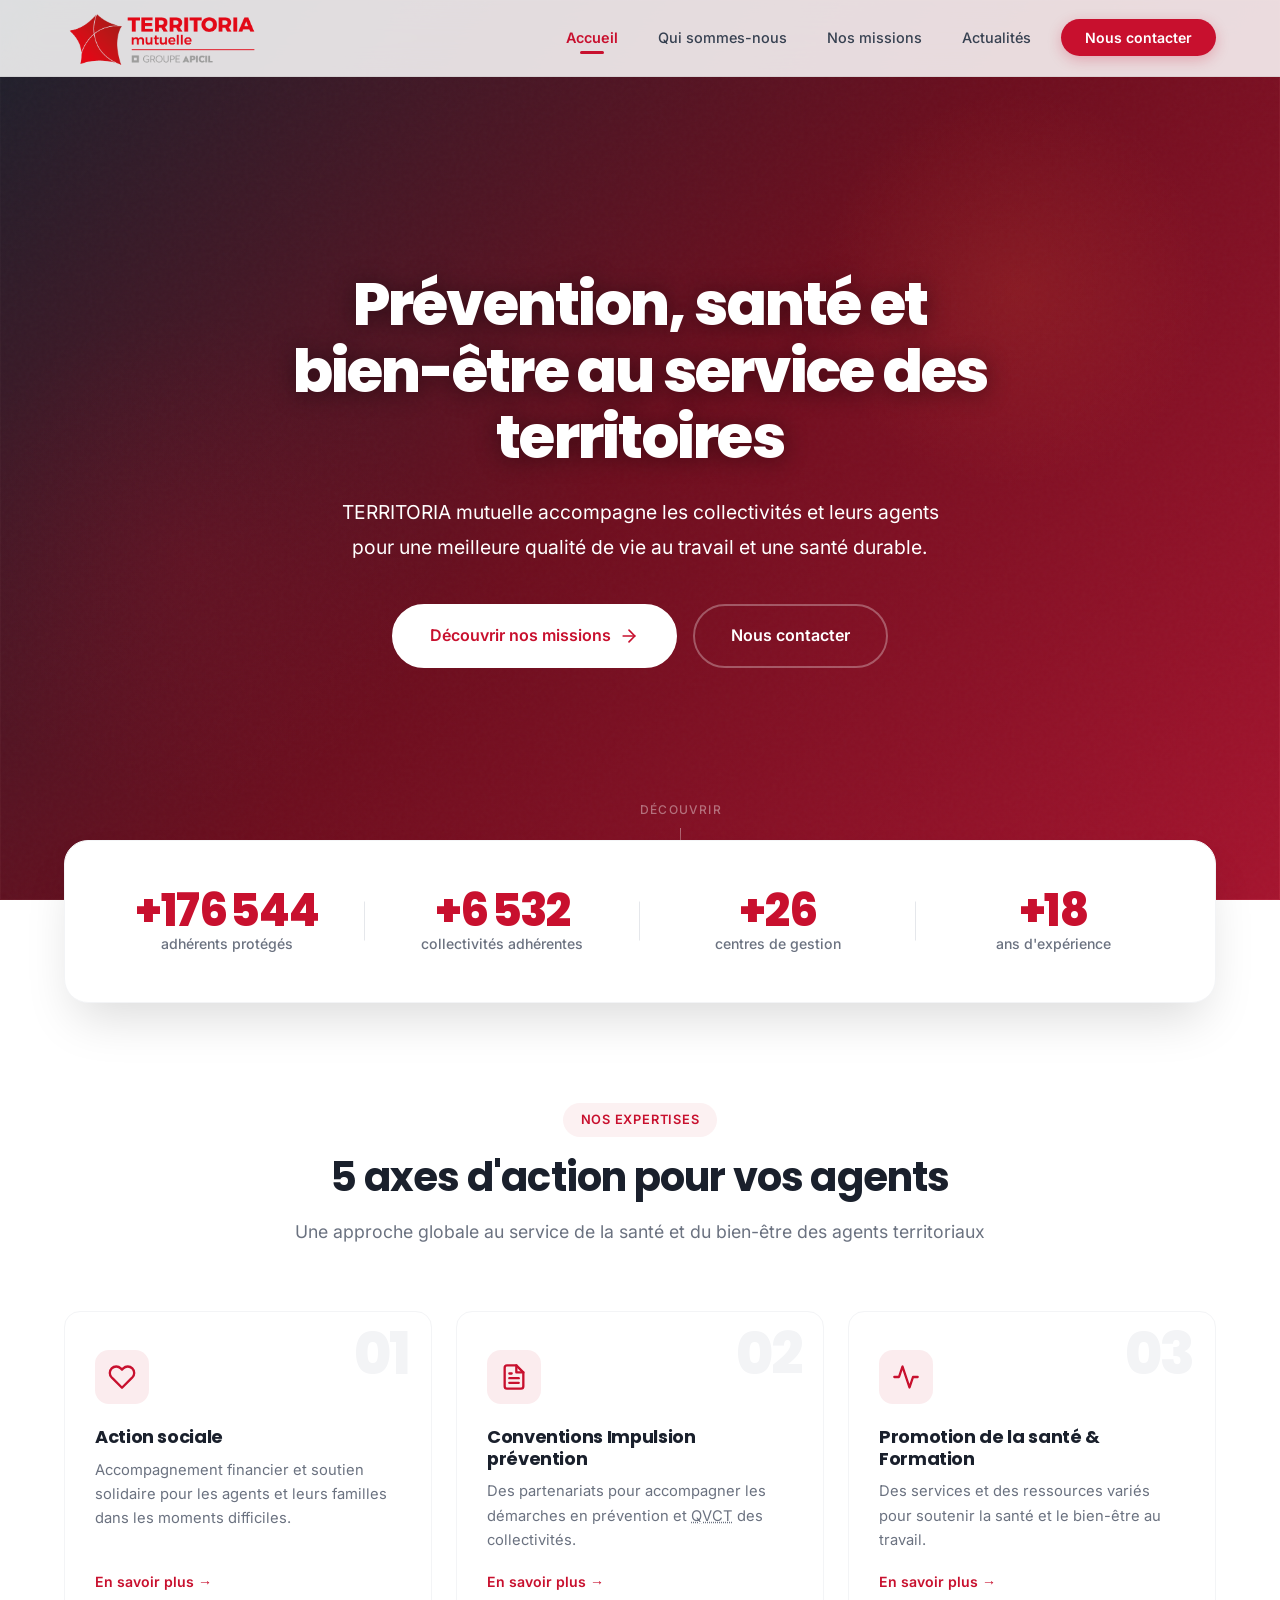
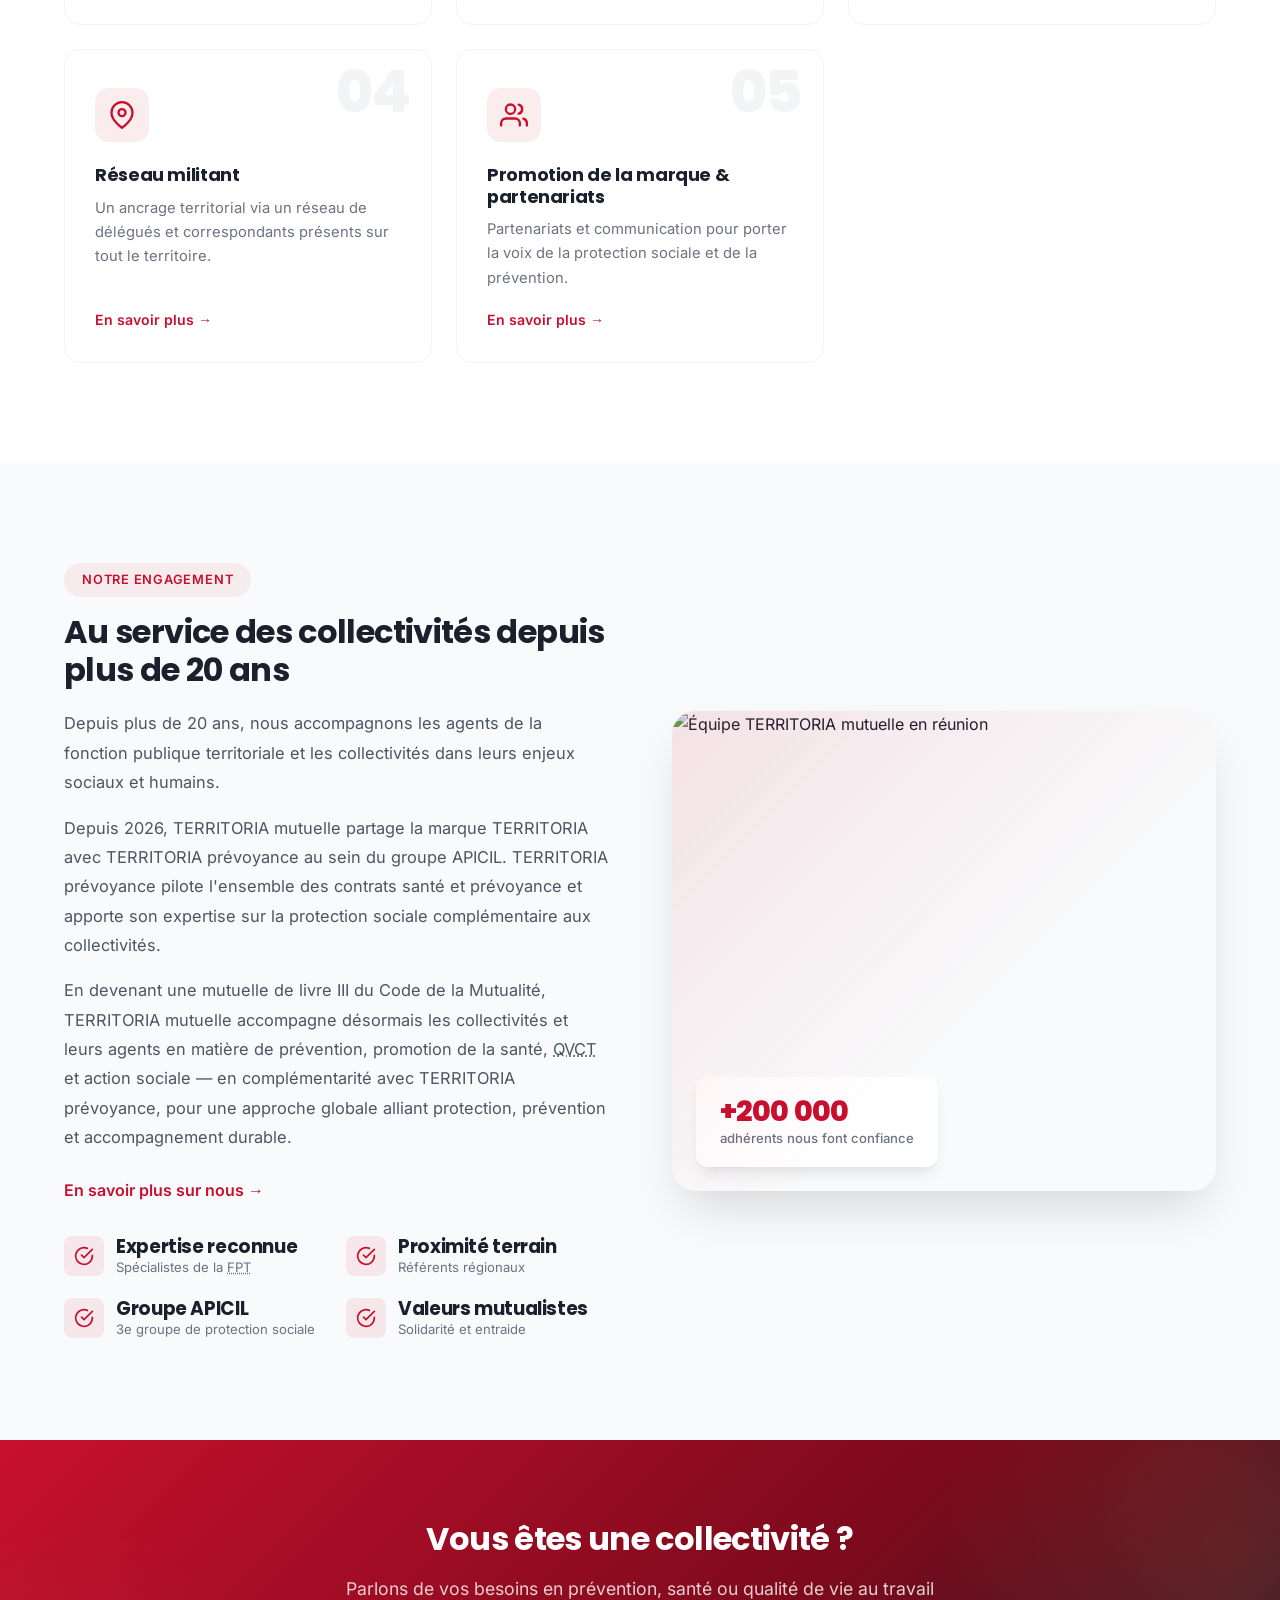
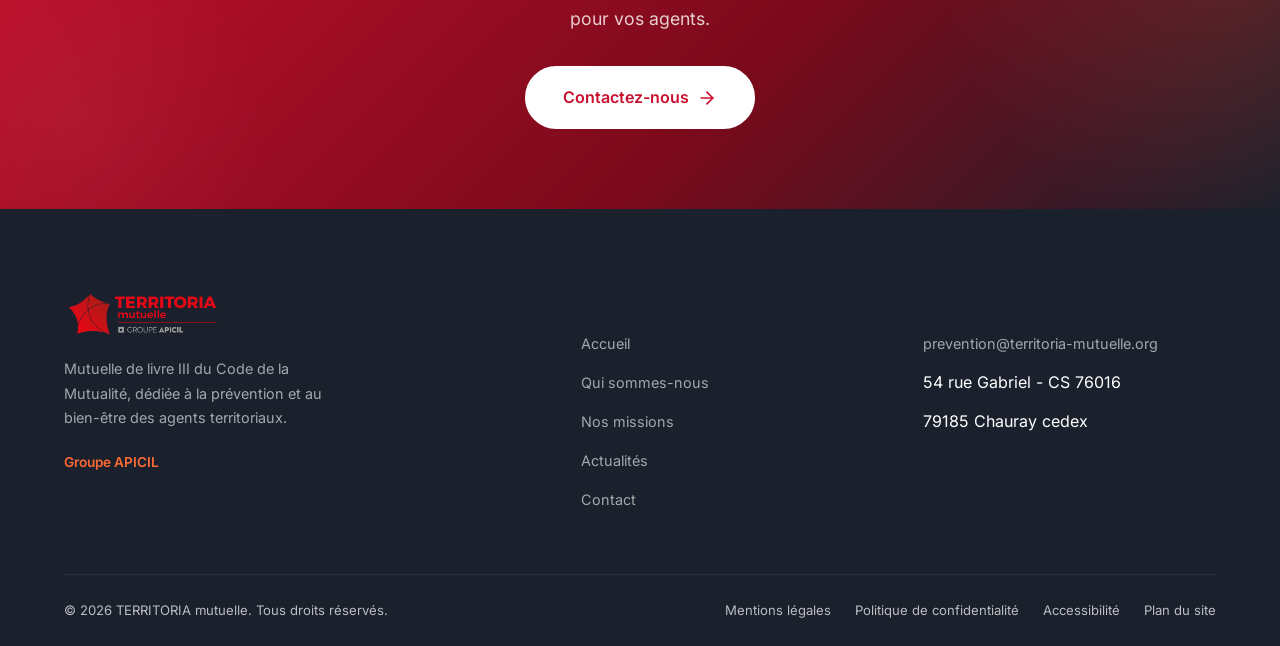
==== commit 6f6e0f75: "privacy/perf: auto-hébergement des polices + hébergeur Hostinger - Polices Inter/Poppins (OFL) héber" ====
--- a/index.html
+++ b/index.html
@@ -20,9 +20,7 @@
     <link rel="canonical" href="https://territoriamutuelle.com/">
 
     <!-- Fonts -->
-    <link rel="preconnect" href="https://fonts.googleapis.com">
-    <link rel="preconnect" href="https://fonts.gstatic.com" crossorigin>
-    <link href="https://fonts.googleapis.com/css2?family=Inter:wght@400;500;600;700&family=Poppins:wght@600;700;800&display=swap" rel="stylesheet">
+    <link rel="stylesheet" href="assets/fonts/fonts.css">
 
     <link rel="stylesheet" href="style.css">
 </head>
--- a/assets/fonts/fonts.css
+++ b/assets/fonts/fonts.css
@@ -0,0 +1,126 @@
+/* latin-ext */
+@font-face {
+  font-family: 'Inter';
+  font-style: normal;
+  font-weight: 400;
+  font-display: swap;
+  src: url(inter-400-latin-ext.woff2) format('woff2');
+  unicode-range: U+0100-02BA, U+02BD-02C5, U+02C7-02CC, U+02CE-02D7, U+02DD-02FF, U+0304, U+0308, U+0329, U+1D00-1DBF, U+1E00-1E9F, U+1EF2-1EFF, U+2020, U+20A0-20AB, U+20AD-20C0, U+2113, U+2C60-2C7F, U+A720-A7FF;
+}
+/* latin */
+@font-face {
+  font-family: 'Inter';
+  font-style: normal;
+  font-weight: 400;
+  font-display: swap;
+  src: url(inter-400-latin.woff2) format('woff2');
+  unicode-range: U+0000-00FF, U+0131, U+0152-0153, U+02BB-02BC, U+02C6, U+02DA, U+02DC, U+0304, U+0308, U+0329, U+2000-206F, U+20AC, U+2122, U+2191, U+2193, U+2212, U+2215, U+FEFF, U+FFFD;
+}
+/* latin-ext */
+@font-face {
+  font-family: 'Inter';
+  font-style: normal;
+  font-weight: 500;
+  font-display: swap;
+  src: url(inter-500-latin-ext.woff2) format('woff2');
+  unicode-range: U+0100-02BA, U+02BD-02C5, U+02C7-02CC, U+02CE-02D7, U+02DD-02FF, U+0304, U+0308, U+0329, U+1D00-1DBF, U+1E00-1E9F, U+1EF2-1EFF, U+2020, U+20A0-20AB, U+20AD-20C0, U+2113, U+2C60-2C7F, U+A720-A7FF;
+}
+/* latin */
+@font-face {
+  font-family: 'Inter';
+  font-style: normal;
+  font-weight: 500;
+  font-display: swap;
+  src: url(inter-500-latin.woff2) format('woff2');
+  unicode-range: U+0000-00FF, U+0131, U+0152-0153, U+02BB-02BC, U+02C6, U+02DA, U+02DC, U+0304, U+0308, U+0329, U+2000-206F, U+20AC, U+2122, U+2191, U+2193, U+2212, U+2215, U+FEFF, U+FFFD;
+}
+/* latin-ext */
+@font-face {
+  font-family: 'Inter';
+  font-style: normal;
+  font-weight: 600;
+  font-display: swap;
+  src: url(inter-600-latin-ext.woff2) format('woff2');
+  unicode-range: U+0100-02BA, U+02BD-02C5, U+02C7-02CC, U+02CE-02D7, U+02DD-02FF, U+0304, U+0308, U+0329, U+1D00-1DBF, U+1E00-1E9F, U+1EF2-1EFF, U+2020, U+20A0-20AB, U+20AD-20C0, U+2113, U+2C60-2C7F, U+A720-A7FF;
+}
+/* latin */
+@font-face {
+  font-family: 'Inter';
+  font-style: normal;
+  font-weight: 600;
+  font-display: swap;
+  src: url(inter-600-latin.woff2) format('woff2');
+  unicode-range: U+0000-00FF, U+0131, U+0152-0153, U+02BB-02BC, U+02C6, U+02DA, U+02DC, U+0304, U+0308, U+0329, U+2000-206F, U+20AC, U+2122, U+2191, U+2193, U+2212, U+2215, U+FEFF, U+FFFD;
+}
+/* latin-ext */
+@font-face {
+  font-family: 'Inter';
+  font-style: normal;
+  font-weight: 700;
+  font-display: swap;
+  src: url(inter-700-latin-ext.woff2) format('woff2');
+  unicode-range: U+0100-02BA, U+02BD-02C5, U+02C7-02CC, U+02CE-02D7, U+02DD-02FF, U+0304, U+0308, U+0329, U+1D00-1DBF, U+1E00-1E9F, U+1EF2-1EFF, U+2020, U+20A0-20AB, U+20AD-20C0, U+2113, U+2C60-2C7F, U+A720-A7FF;
+}
+/* latin */
+@font-face {
+  font-family: 'Inter';
+  font-style: normal;
+  font-weight: 700;
+  font-display: swap;
+  src: url(inter-700-latin.woff2) format('woff2');
+  unicode-range: U+0000-00FF, U+0131, U+0152-0153, U+02BB-02BC, U+02C6, U+02DA, U+02DC, U+0304, U+0308, U+0329, U+2000-206F, U+20AC, U+2122, U+2191, U+2193, U+2212, U+2215, U+FEFF, U+FFFD;
+}
+/* latin-ext */
+@font-face {
+  font-family: 'Poppins';
+  font-style: normal;
+  font-weight: 600;
+  font-display: swap;
+  src: url(poppins-600-latin-ext.woff2) format('woff2');
+  unicode-range: U+0100-02BA, U+02BD-02C5, U+02C7-02CC, U+02CE-02D7, U+02DD-02FF, U+0304, U+0308, U+0329, U+1D00-1DBF, U+1E00-1E9F, U+1EF2-1EFF, U+2020, U+20A0-20AB, U+20AD-20C0, U+2113, U+2C60-2C7F, U+A720-A7FF;
+}
+/* latin */
+@font-face {
+  font-family: 'Poppins';
+  font-style: normal;
+  font-weight: 600;
+  font-display: swap;
+  src: url(poppins-600-latin.woff2) format('woff2');
+  unicode-range: U+0000-00FF, U+0131, U+0152-0153, U+02BB-02BC, U+02C6, U+02DA, U+02DC, U+0304, U+0308, U+0329, U+2000-206F, U+20AC, U+2122, U+2191, U+2193, U+2212, U+2215, U+FEFF, U+FFFD;
+}
+/* latin-ext */
+@font-face {
+  font-family: 'Poppins';
+  font-style: normal;
+  font-weight: 700;
+  font-display: swap;
+  src: url(poppins-700-latin-ext.woff2) format('woff2');
+  unicode-range: U+0100-02BA, U+02BD-02C5, U+02C7-02CC, U+02CE-02D7, U+02DD-02FF, U+0304, U+0308, U+0329, U+1D00-1DBF, U+1E00-1E9F, U+1EF2-1EFF, U+2020, U+20A0-20AB, U+20AD-20C0, U+2113, U+2C60-2C7F, U+A720-A7FF;
+}
+/* latin */
+@font-face {
+  font-family: 'Poppins';
+  font-style: normal;
+  font-weight: 700;
+  font-display: swap;
+  src: url(poppins-700-latin.woff2) format('woff2');
+  unicode-range: U+0000-00FF, U+0131, U+0152-0153, U+02BB-02BC, U+02C6, U+02DA, U+02DC, U+0304, U+0308, U+0329, U+2000-206F, U+20AC, U+2122, U+2191, U+2193, U+2212, U+2215, U+FEFF, U+FFFD;
+}
+/* latin-ext */
+@font-face {
+  font-family: 'Poppins';
+  font-style: normal;
+  font-weight: 800;
+  font-display: swap;
+  src: url(poppins-800-latin-ext.woff2) format('woff2');
+  unicode-range: U+0100-02BA, U+02BD-02C5, U+02C7-02CC, U+02CE-02D7, U+02DD-02FF, U+0304, U+0308, U+0329, U+1D00-1DBF, U+1E00-1E9F, U+1EF2-1EFF, U+2020, U+20A0-20AB, U+20AD-20C0, U+2113, U+2C60-2C7F, U+A720-A7FF;
+}
+/* latin */
+@font-face {
+  font-family: 'Poppins';
+  font-style: normal;
+  font-weight: 800;
+  font-display: swap;
+  src: url(poppins-800-latin.woff2) format('woff2');
+  unicode-range: U+0000-00FF, U+0131, U+0152-0153, U+02BB-02BC, U+02C6, U+02DA, U+02DC, U+0304, U+0308, U+0329, U+2000-206F, U+20AC, U+2122, U+2191, U+2193, U+2212, U+2215, U+FEFF, U+FFFD;
+}
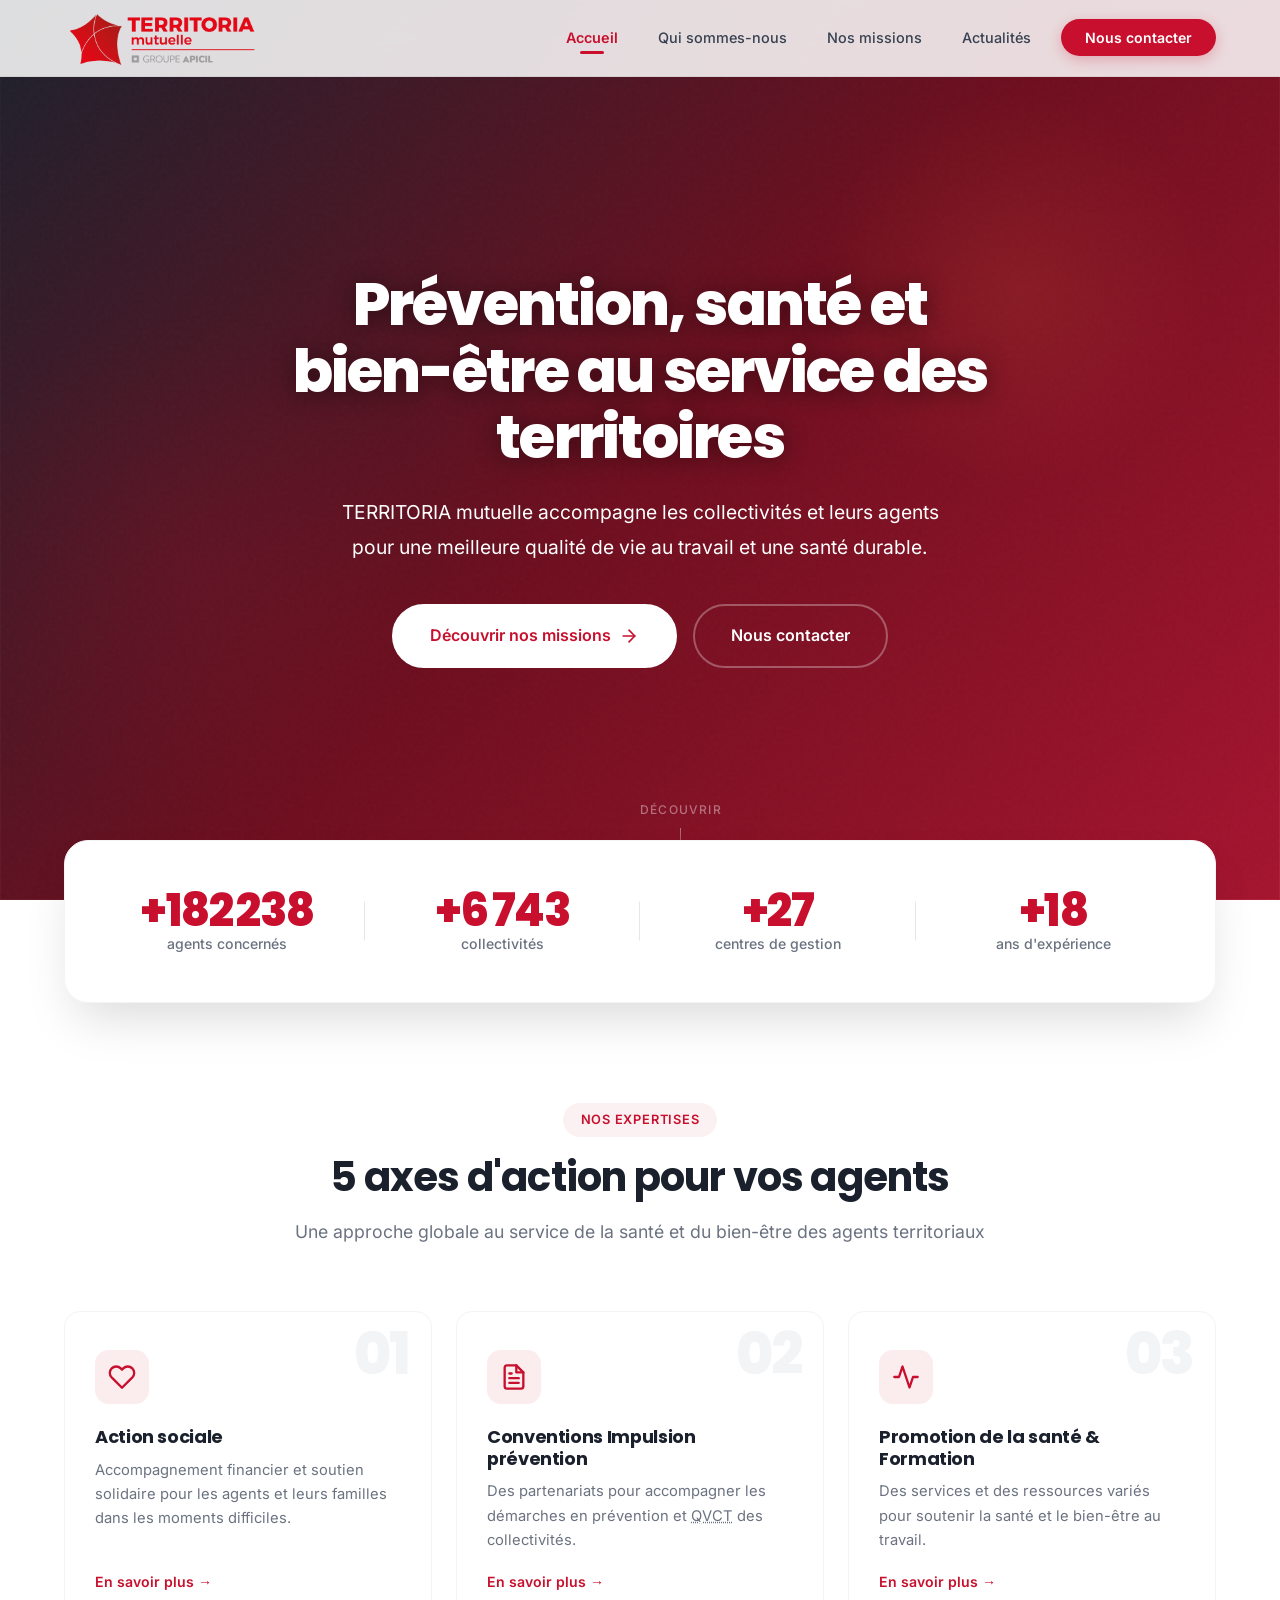
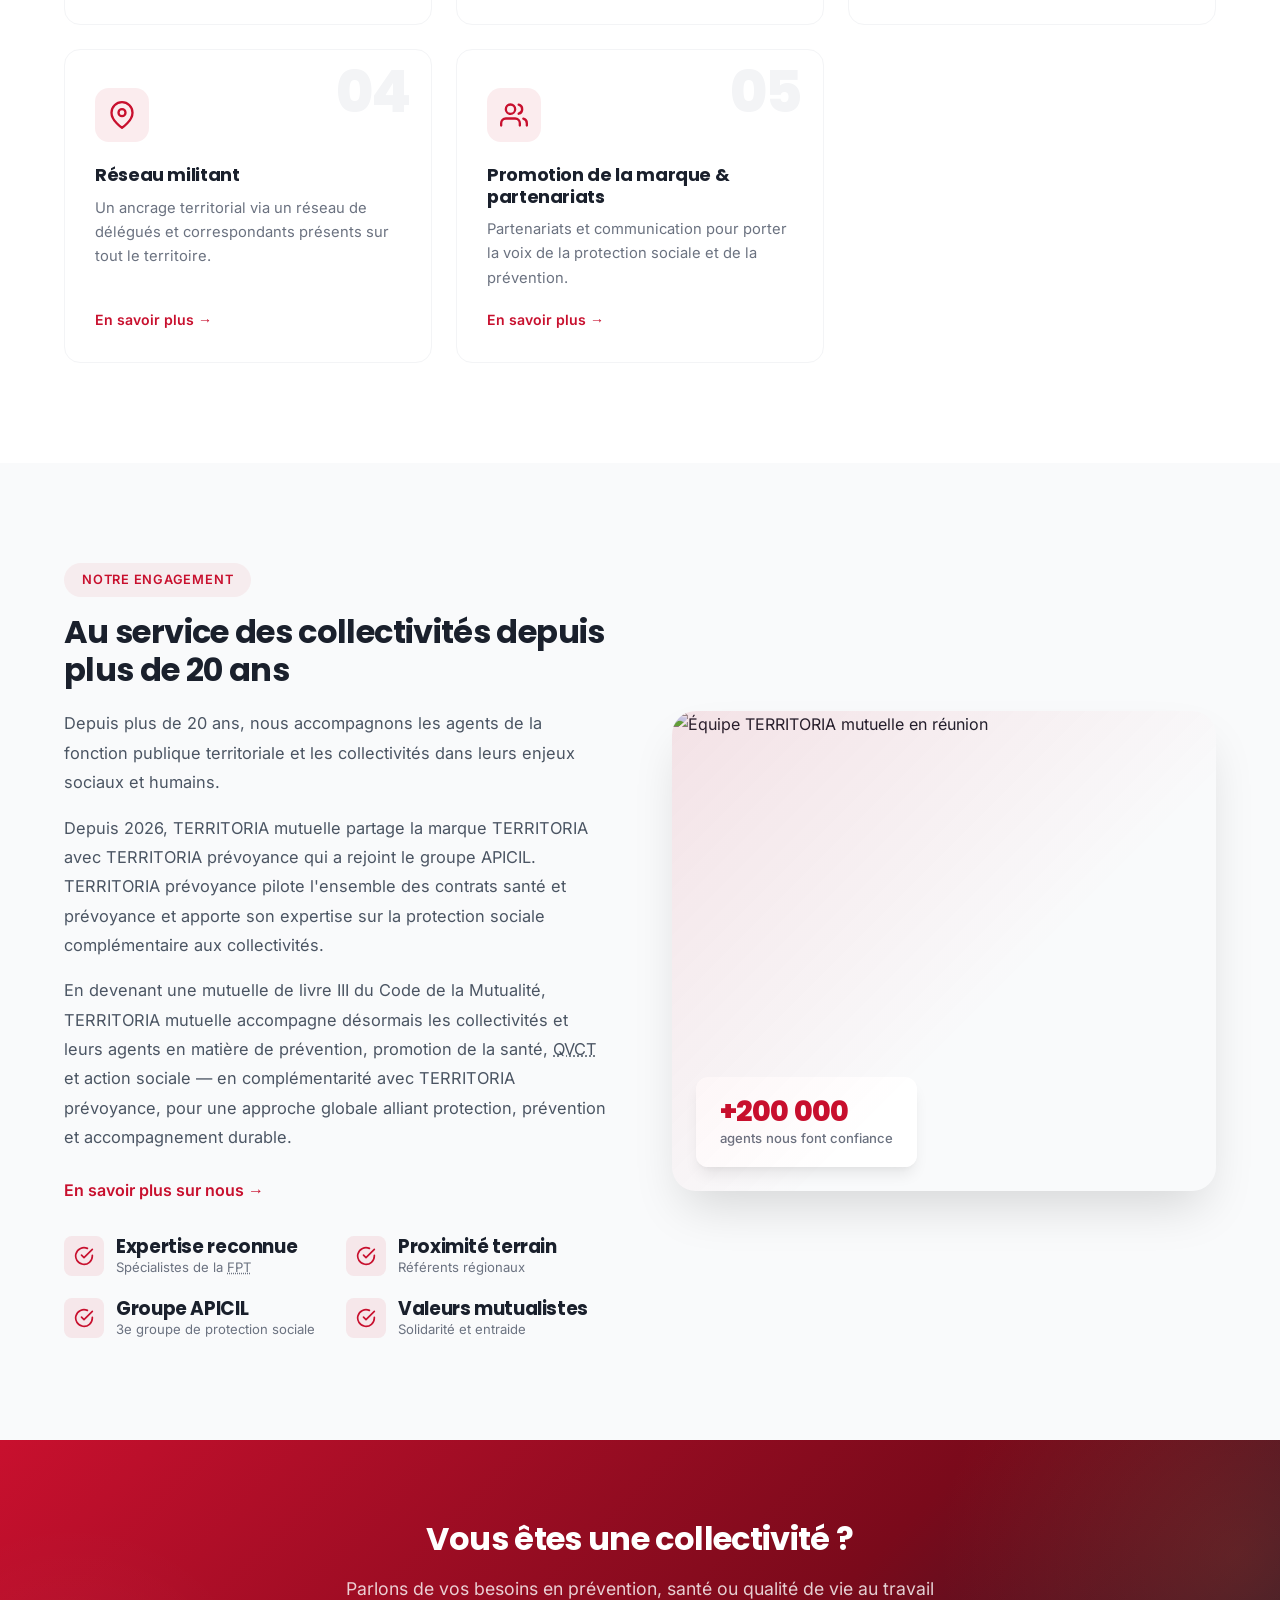
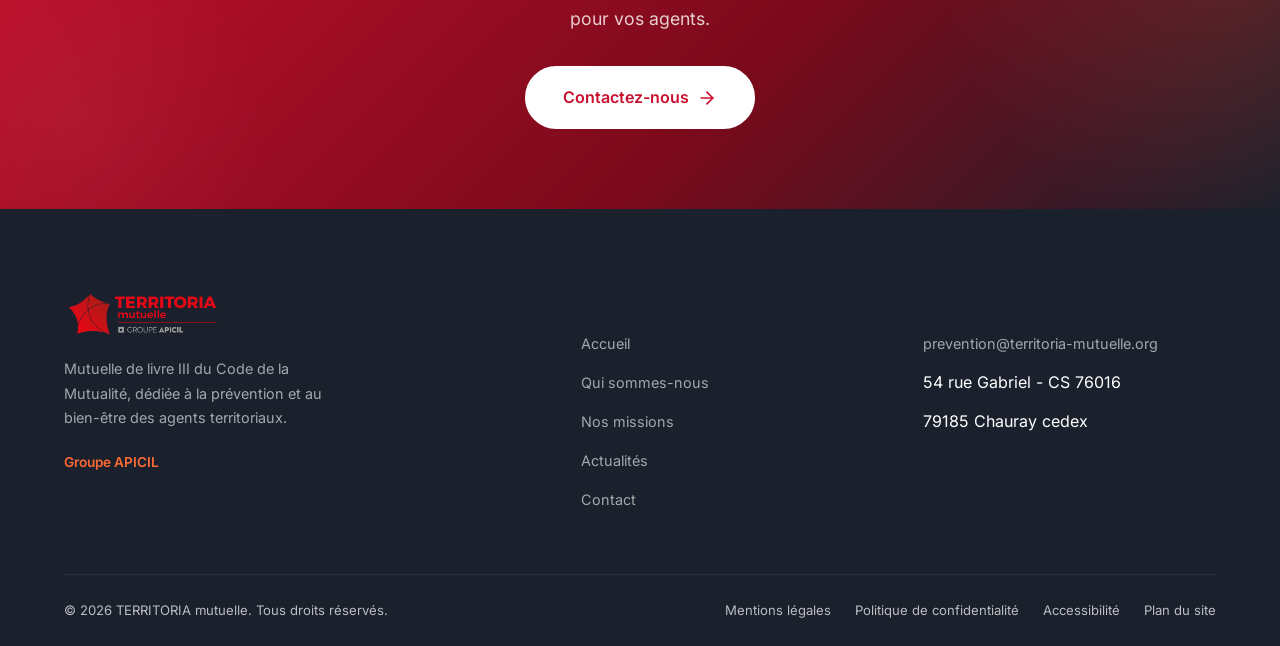
==== commit 19c64d2b: "Intègre les 4 actualités sept. 2026, corrections de termes et infos légales Actualités (page Actuali" ====
--- a/index.html
+++ b/index.html
@@ -101,11 +101,11 @@
                 <div class="stats-grid">
                     <div class="stat-item">
                         <span class="stat-number" data-count="200000">0</span>
-                        <p class="stat-label">adh&eacute;rents prot&eacute;g&eacute;s</p>
+                        <p class="stat-label">agents concern&eacute;s</p>
                     </div>
                     <div class="stat-item">
                         <span class="stat-number" data-count="7400">0</span>
-                        <p class="stat-label">collectivit&eacute;s adh&eacute;rentes</p>
+                        <p class="stat-label">collectivit&eacute;s</p>
                     </div>
                     <div class="stat-item">
                         <span class="stat-number" data-count="30">0</span>
@@ -186,7 +186,7 @@
                     <span class="section-tag">Notre engagement</span>
                     <h2>Au service des collectivit&eacute;s depuis plus de 20 ans</h2>
                     <p>Depuis plus de 20 ans, nous accompagnons les agents de la fonction publique territoriale et les collectivit&eacute;s dans leurs enjeux sociaux et humains.</p>
-                    <p>Depuis 2026, TERRITORIA mutuelle partage la marque TERRITORIA avec TERRITORIA pr&eacute;voyance au sein du groupe APICIL. TERRITORIA pr&eacute;voyance pilote l'ensemble des contrats sant&eacute; et pr&eacute;voyance et apporte son expertise sur la protection sociale compl&eacute;mentaire aux collectivit&eacute;s.</p>
+                    <p>Depuis 2026, TERRITORIA mutuelle partage la marque TERRITORIA avec TERRITORIA pr&eacute;voyance qui a rejoint le groupe APICIL. TERRITORIA pr&eacute;voyance pilote l'ensemble des contrats sant&eacute; et pr&eacute;voyance et apporte son expertise sur la protection sociale compl&eacute;mentaire aux collectivit&eacute;s.</p>
                     <p>En devenant une mutuelle de livre III du Code de la Mutualit&eacute;, TERRITORIA mutuelle accompagne d&eacute;sormais les collectivit&eacute;s et leurs agents en mati&egrave;re de pr&eacute;vention, promotion de la sant&eacute;, <abbr title="Qualité de Vie et Conditions de Travail">QVCT</abbr> et action sociale &mdash; en compl&eacute;mentarit&eacute; avec TERRITORIA pr&eacute;voyance, pour une approche globale alliant protection, pr&eacute;vention et accompagnement durable.</p>
 
                     <a href="qui-sommes-nous.html" class="about-link">En savoir plus sur nous &rarr;</a>
@@ -235,7 +235,7 @@
                     <div class="about-float-card">
                         <div>
                             <span class="stat-number">+200 000</span>
-                            <p class="stat-label">adh&eacute;rents nous font confiance</p>
+                            <p class="stat-label">agents nous font confiance</p>
                         </div>
                     </div>
                 </div>
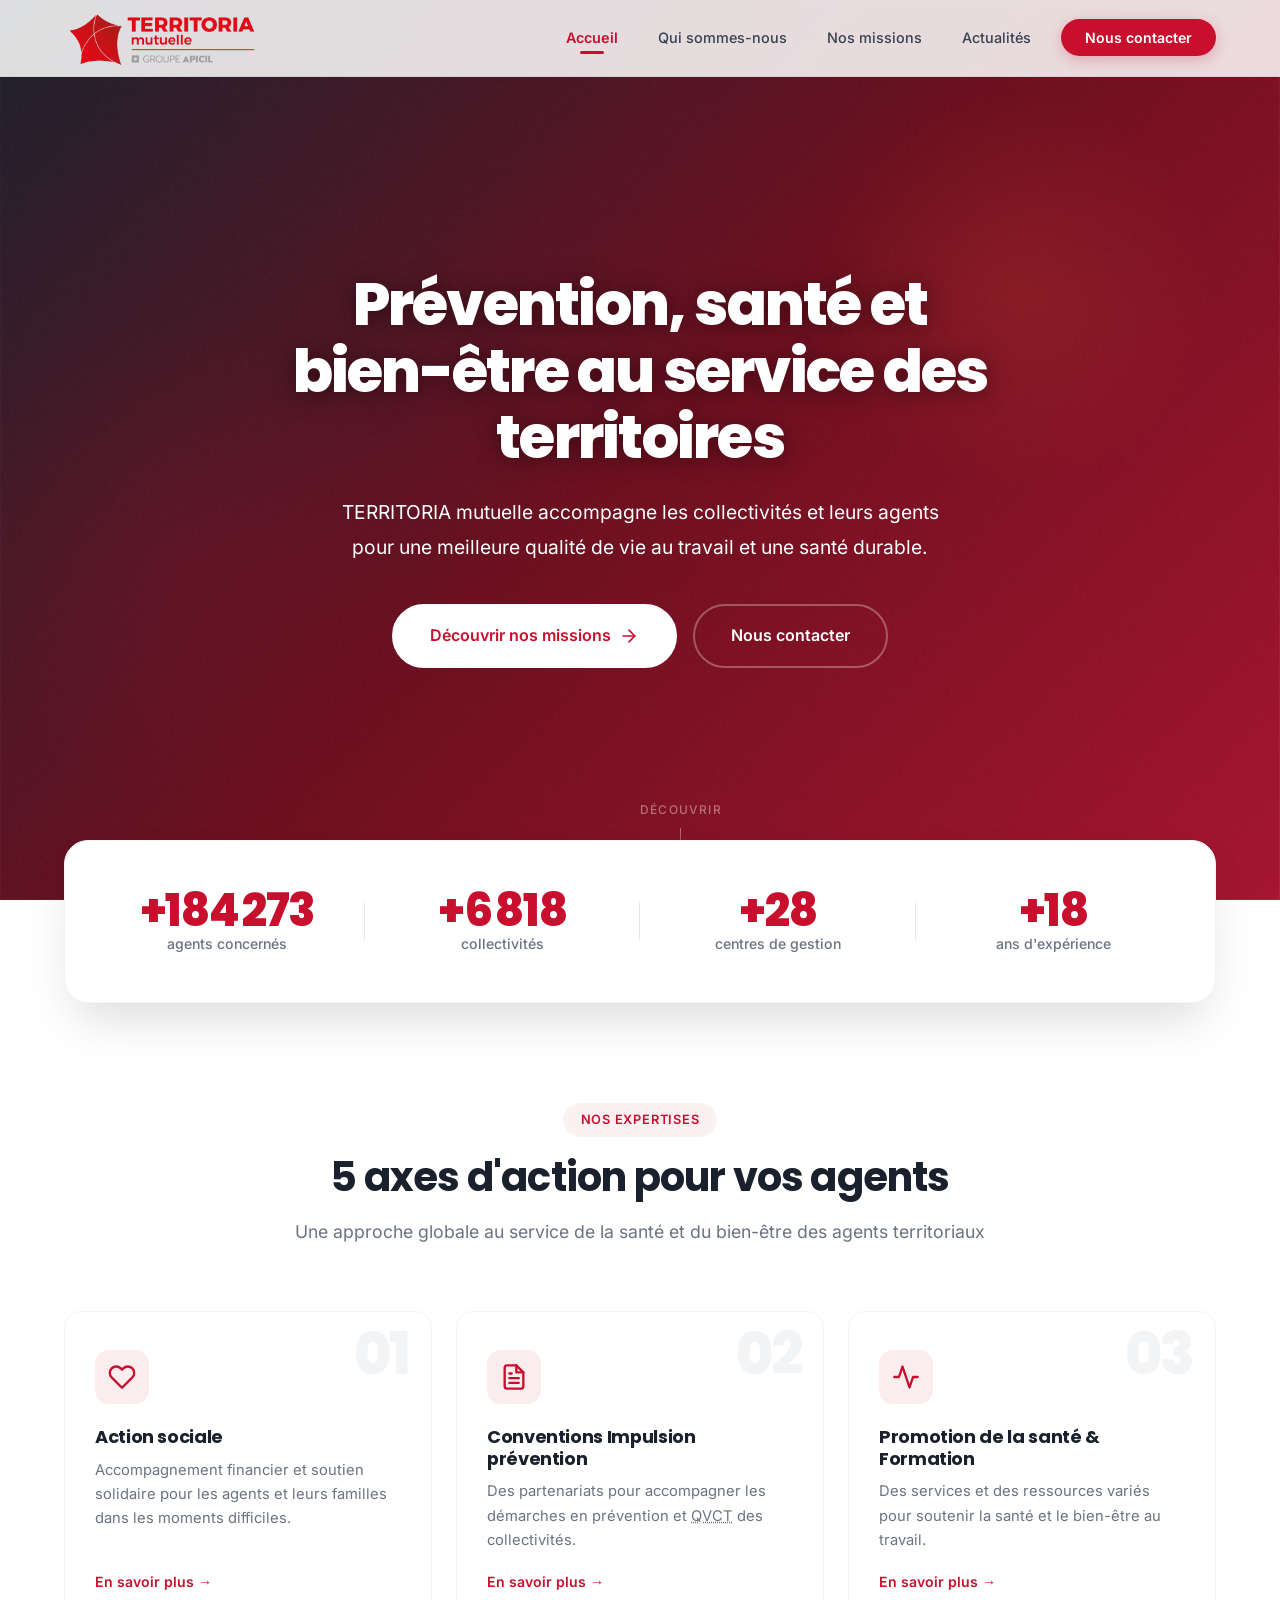
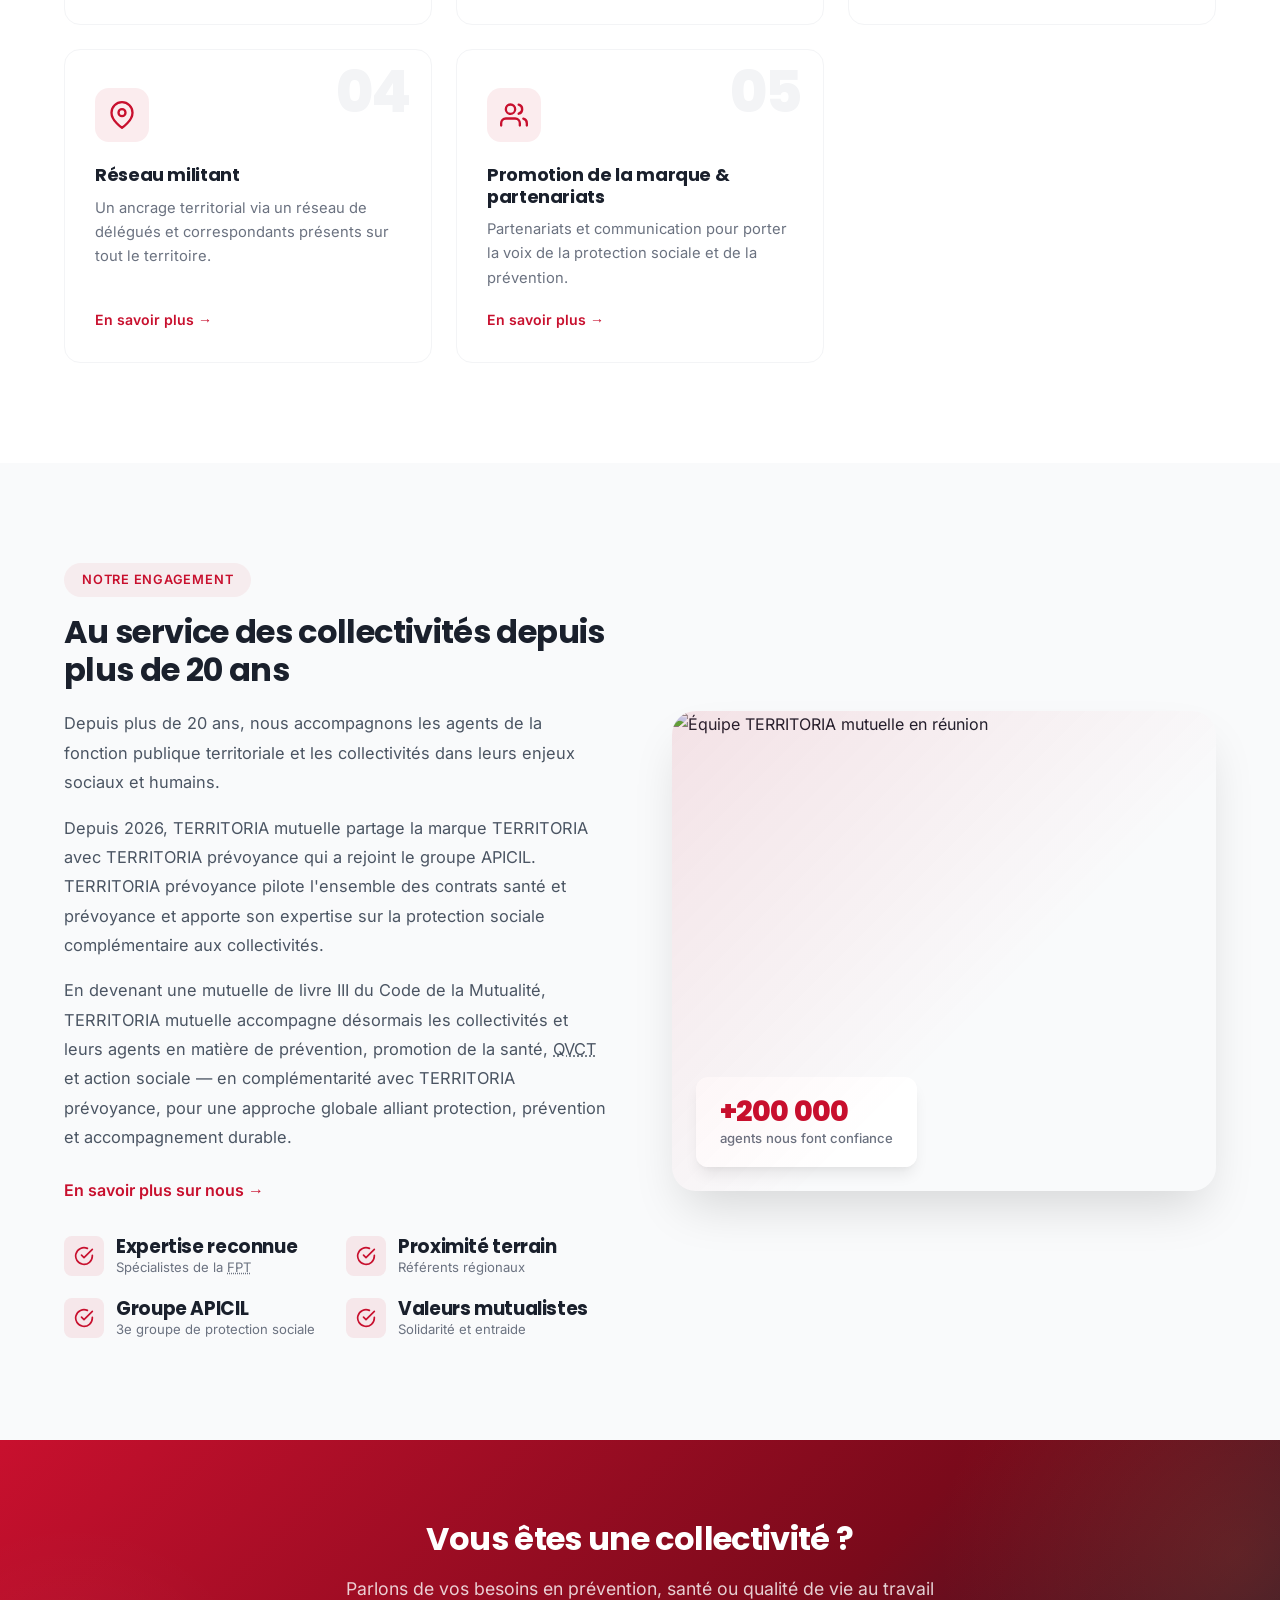
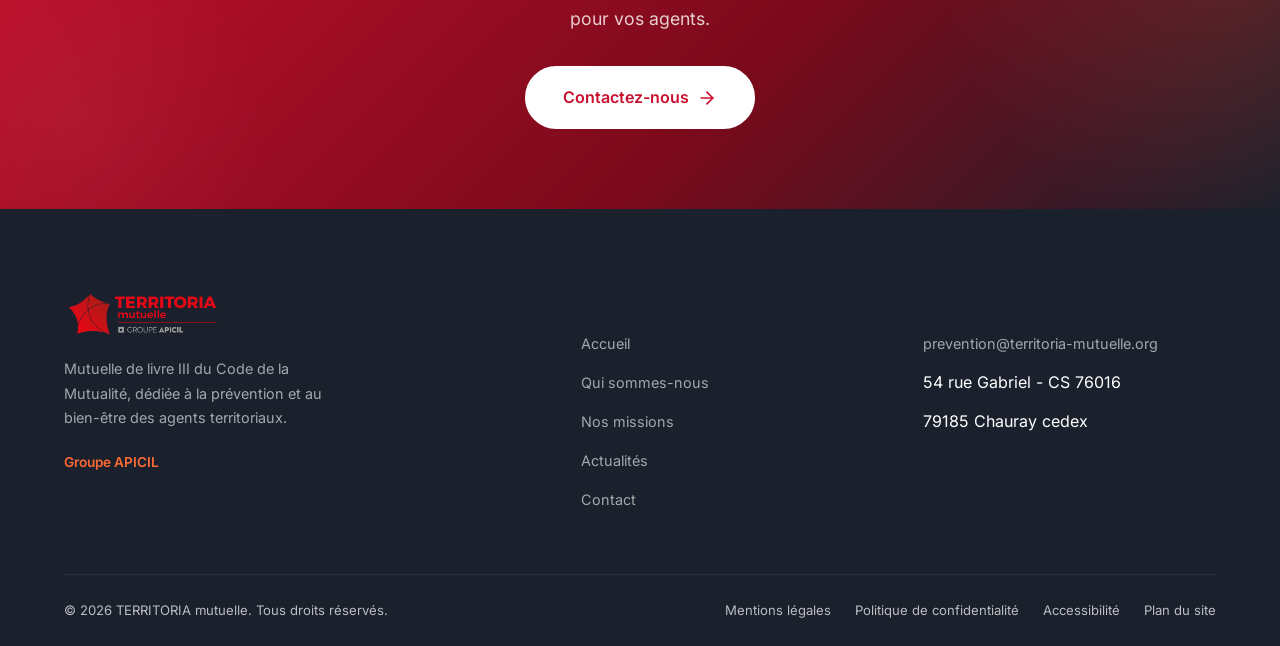
==== commit 86eb1f17: "Cache-busting des assets (CSS/JS/fonts) sur toutes les pages Ajoute un paramètre de version (?v=2026" ====
--- a/index.html
+++ b/index.html
@@ -20,9 +20,9 @@
     <link rel="canonical" href="https://territoriamutuelle.com/">
 
     <!-- Fonts -->
-    <link rel="stylesheet" href="assets/fonts/fonts.css">
-
-    <link rel="stylesheet" href="style.css">
+    <link rel="stylesheet" href="assets/fonts/fonts.css?v=20260908">
+
+    <link rel="stylesheet" href="style.css?v=20260908">
 </head>
 <body>
 
@@ -297,7 +297,7 @@
         </div>
     </footer>
 
-    <script src="script.js"></script>
+    <script src="script.js?v=20260908"></script>
 
     <!-- Schema.org -->
     <script type="application/ld+json">
--- a/style.css
+++ b/style.css
@@ -1891,14 +1891,14 @@
 /* ============================================
    PAGES DÉDIÉES — contenu "prose"
    ============================================ */
-.prose { max-width: 840px; margin: 0 auto; }
+.prose { max-width: 720px; margin: 0 auto; }
 .prose > .lead {
   font-size: 1.15rem;
   color: var(--gray-700);
   line-height: 1.8;
   margin-bottom: 8px;
 }
-.prose-section { margin-top: 44px; }
+.prose-section { margin-top: 52px; }
 .prose-section > h2 {
   font-size: clamp(1.35rem, 3vw, 1.8rem);
   font-weight: 700;
@@ -1911,11 +1911,23 @@
   color: var(--gray-900);
   margin: 26px 0 10px;
 }
-.prose-section p { color: var(--gray-600); line-height: 1.85; margin-bottom: 14px; }
+.prose-section p { color: var(--gray-600); line-height: 1.8; margin-bottom: 18px; }
 .prose-section ul { margin: 4px 0 18px; padding-left: 20px; }
-.prose-section li { color: var(--gray-600); line-height: 1.75; margin-bottom: 7px; }
+.prose-section li { color: var(--gray-600); line-height: 1.75; margin-bottom: 9px; }
 .prose-section a { color: var(--primary); font-weight: 500; }
 .prose-section a:hover { color: var(--primary-dark); }
+
+/* Paragraphes « terme : description » -> lignes scannables (au lieu d'un mur) */
+.prose-section p:has(> strong:first-child) {
+  margin: 0 0 10px;
+  padding: 13px 18px;
+  background: var(--gray-50);
+  border-left: 3px solid var(--primary);
+  border-radius: 0 10px 10px 0;
+  line-height: 1.65;
+  color: var(--gray-700);
+}
+.prose-section p:has(> strong:first-child) strong { color: var(--gray-900); }
 
 .prose-card {
   background: var(--white);
@@ -1927,6 +1939,26 @@
   box-shadow: var(--shadow-sm);
 }
 .prose-card h3 { margin-top: 0; }
+
+/* Photo éditoriale intégrée en tête de section (pages missions) */
+.section-figure {
+  margin: 10px 0 28px;
+}
+.section-figure img {
+  width: 100%;
+  aspect-ratio: 16 / 9;
+  max-height: 340px;
+  object-fit: cover;
+  border-radius: var(--radius-lg);
+  display: block;
+  box-shadow: var(--shadow-sm);
+}
+.section-figure figcaption {
+  font-size: 0.8rem;
+  color: var(--gray-500);
+  margin-top: 8px;
+  font-style: italic;
+}
 
 /* Bandeau d'information (offre en cours) */
 .info-banner {
@@ -2915,3 +2947,28 @@
   text-decoration: underline;
   text-underline-offset: 3px;
 }
+
+/* ===== Cartes mission avec visuel latéral (page récap Nos missions) ===== */
+.mission-card--media {
+  display: grid;
+  grid-template-columns: minmax(0, 0.9fr) minmax(0, 1.1fr);
+  padding: 0;
+  overflow: hidden;
+  align-items: stretch;
+}
+.mission-card--media .mission-card-media { margin: 0; display: block; }
+.mission-card--media .mission-card-media img {
+  width: 100%;
+  height: 100%;
+  min-height: 340px;
+  object-fit: cover;
+  display: block;
+}
+.mission-card--media .mission-card-main { padding: 44px 44px; }
+.mission-card--media.reverse .mission-card-media { order: 2; }
+@media (max-width: 860px) {
+  .mission-card--media { grid-template-columns: 1fr; padding: 0; }
+  .mission-card--media.reverse .mission-card-media { order: 0; }
+  .mission-card--media .mission-card-media img { min-height: 200px; max-height: 280px; }
+  .mission-card--media .mission-card-main { padding: 30px 26px; }
+}
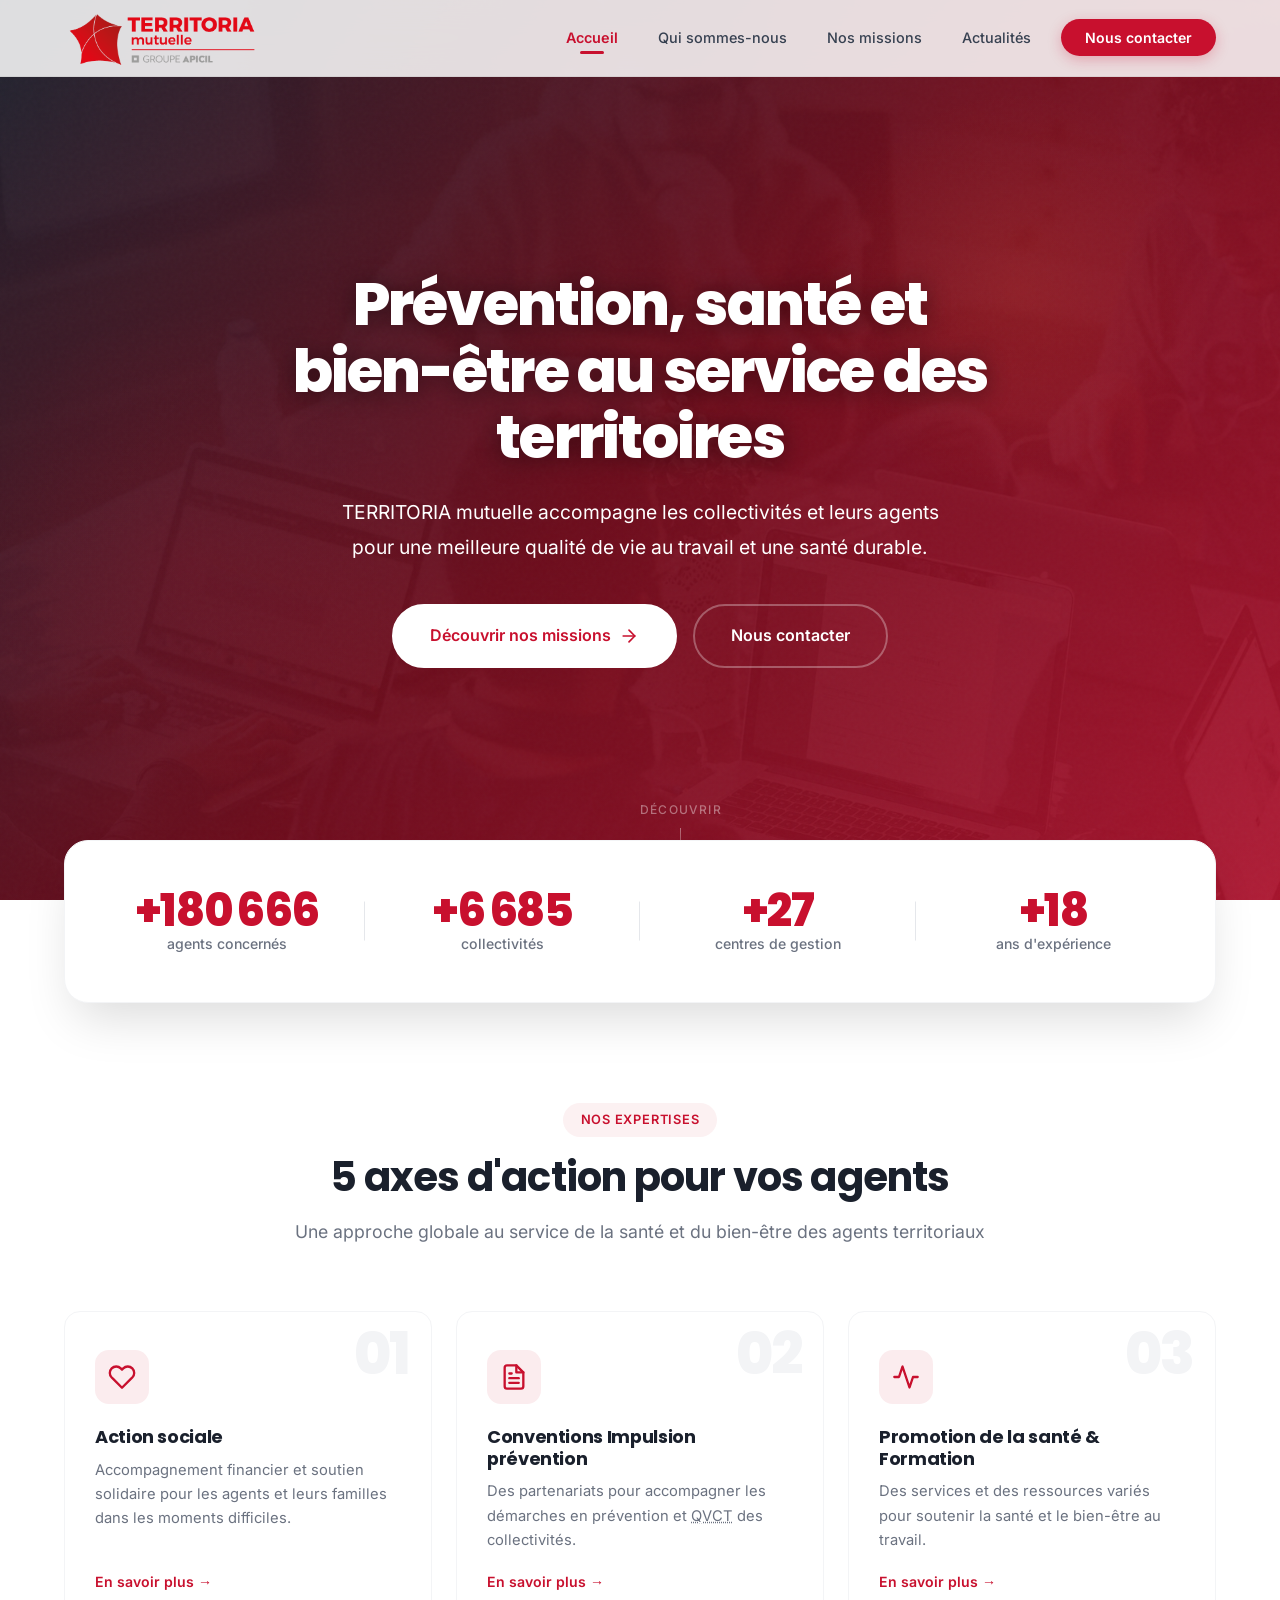
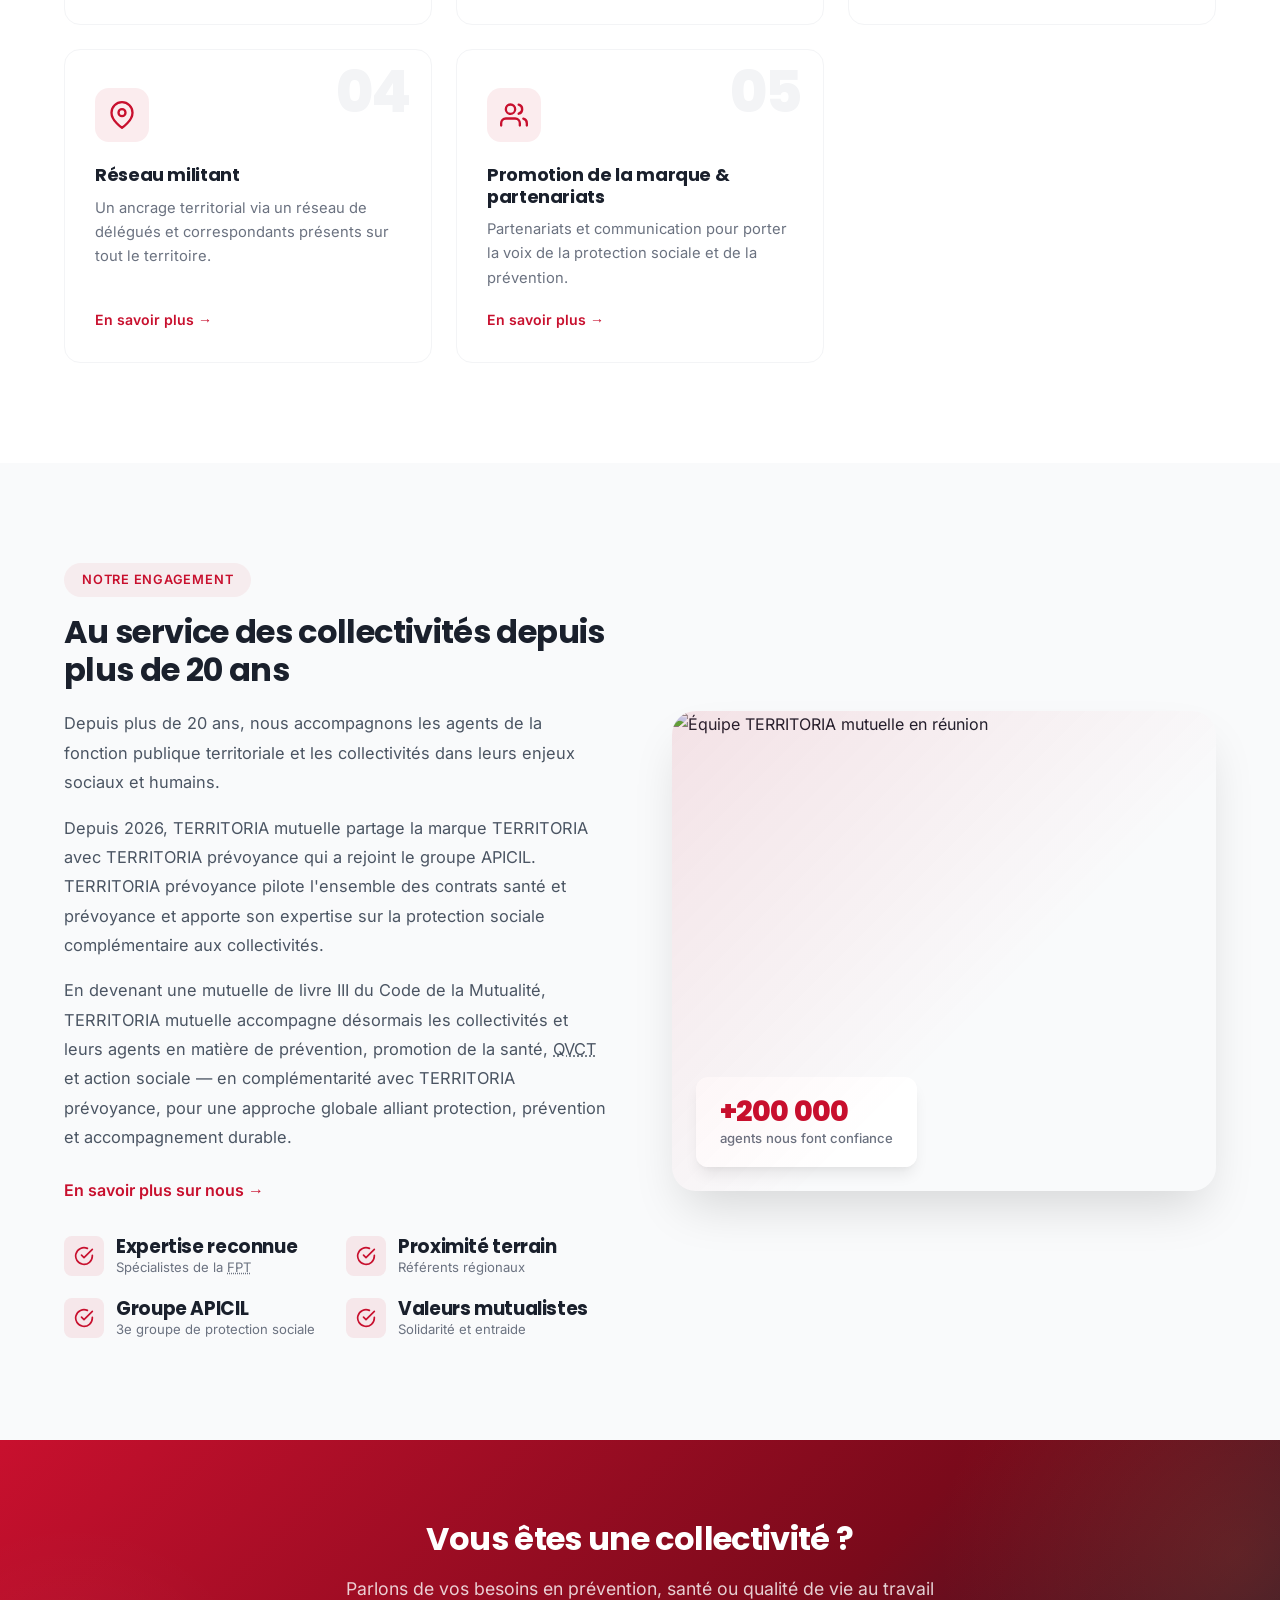
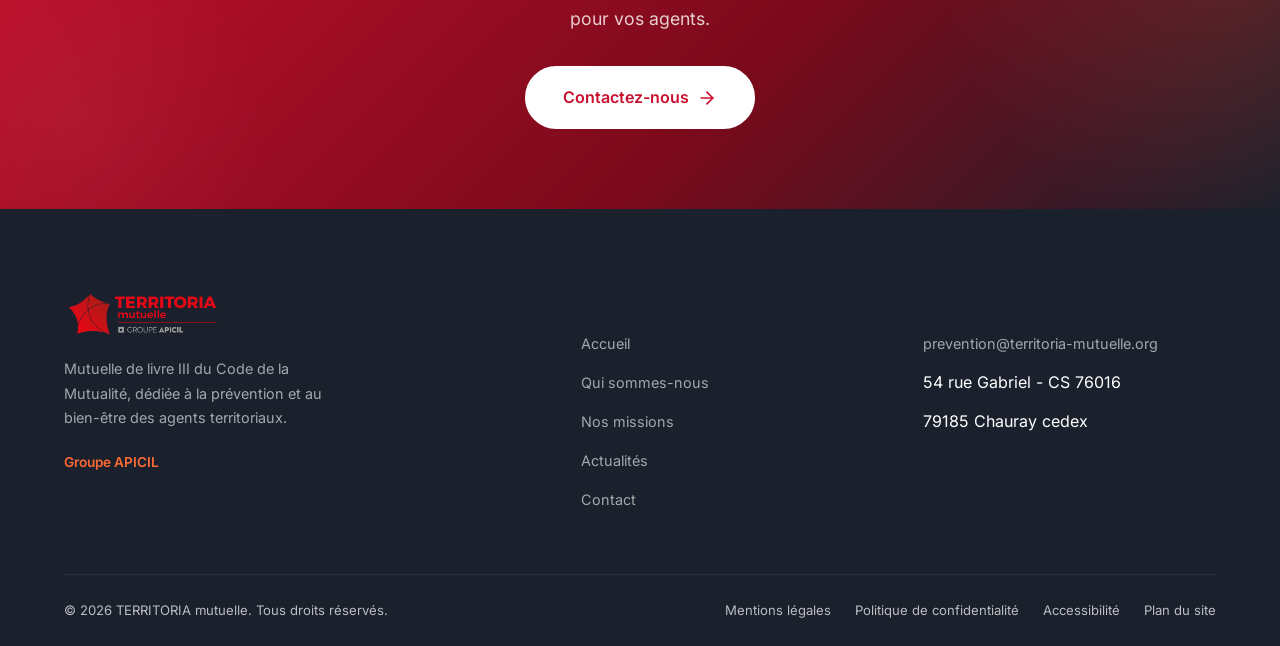
==== commit 397f8e82: "Améliorations qualité : 0 tiers, SEO canonicals, filtres actus, sitemap - Accueil : image de hero Un" ====
--- a/index.html
+++ b/index.html
@@ -64,7 +64,7 @@
     <!-- ========== HERO ========== -->
     <section class="hero">
         <div class="hero-bg">
-            <img src="https://images.unsplash.com/photo-1521737711867-e3b97375f902?auto=format&fit=crop&w=1920&q=80" alt="" loading="eager">
+            <img src="assets/img/hero-accueil.jpg" alt="" loading="eager">
         </div>
         <div class="hero-overlay"></div>
         <div class="hero-shape hero-shape-1"></div>
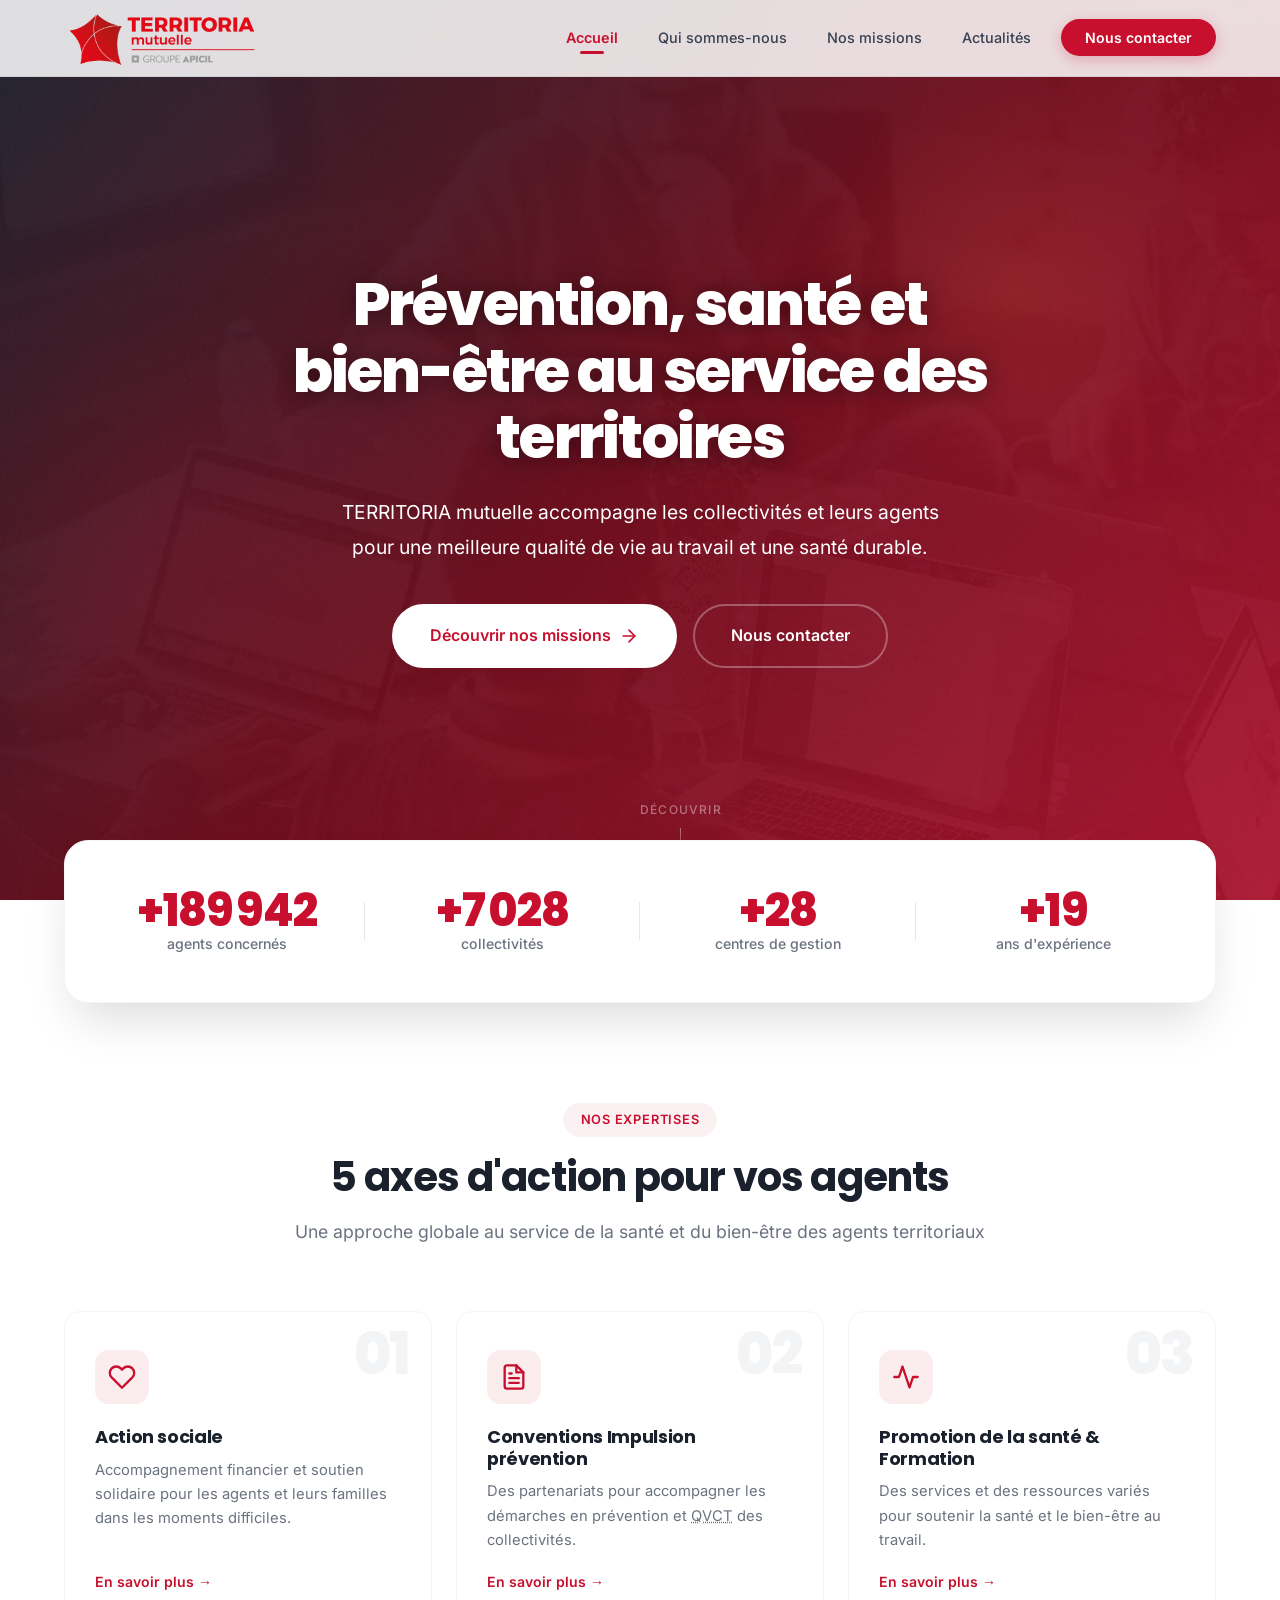
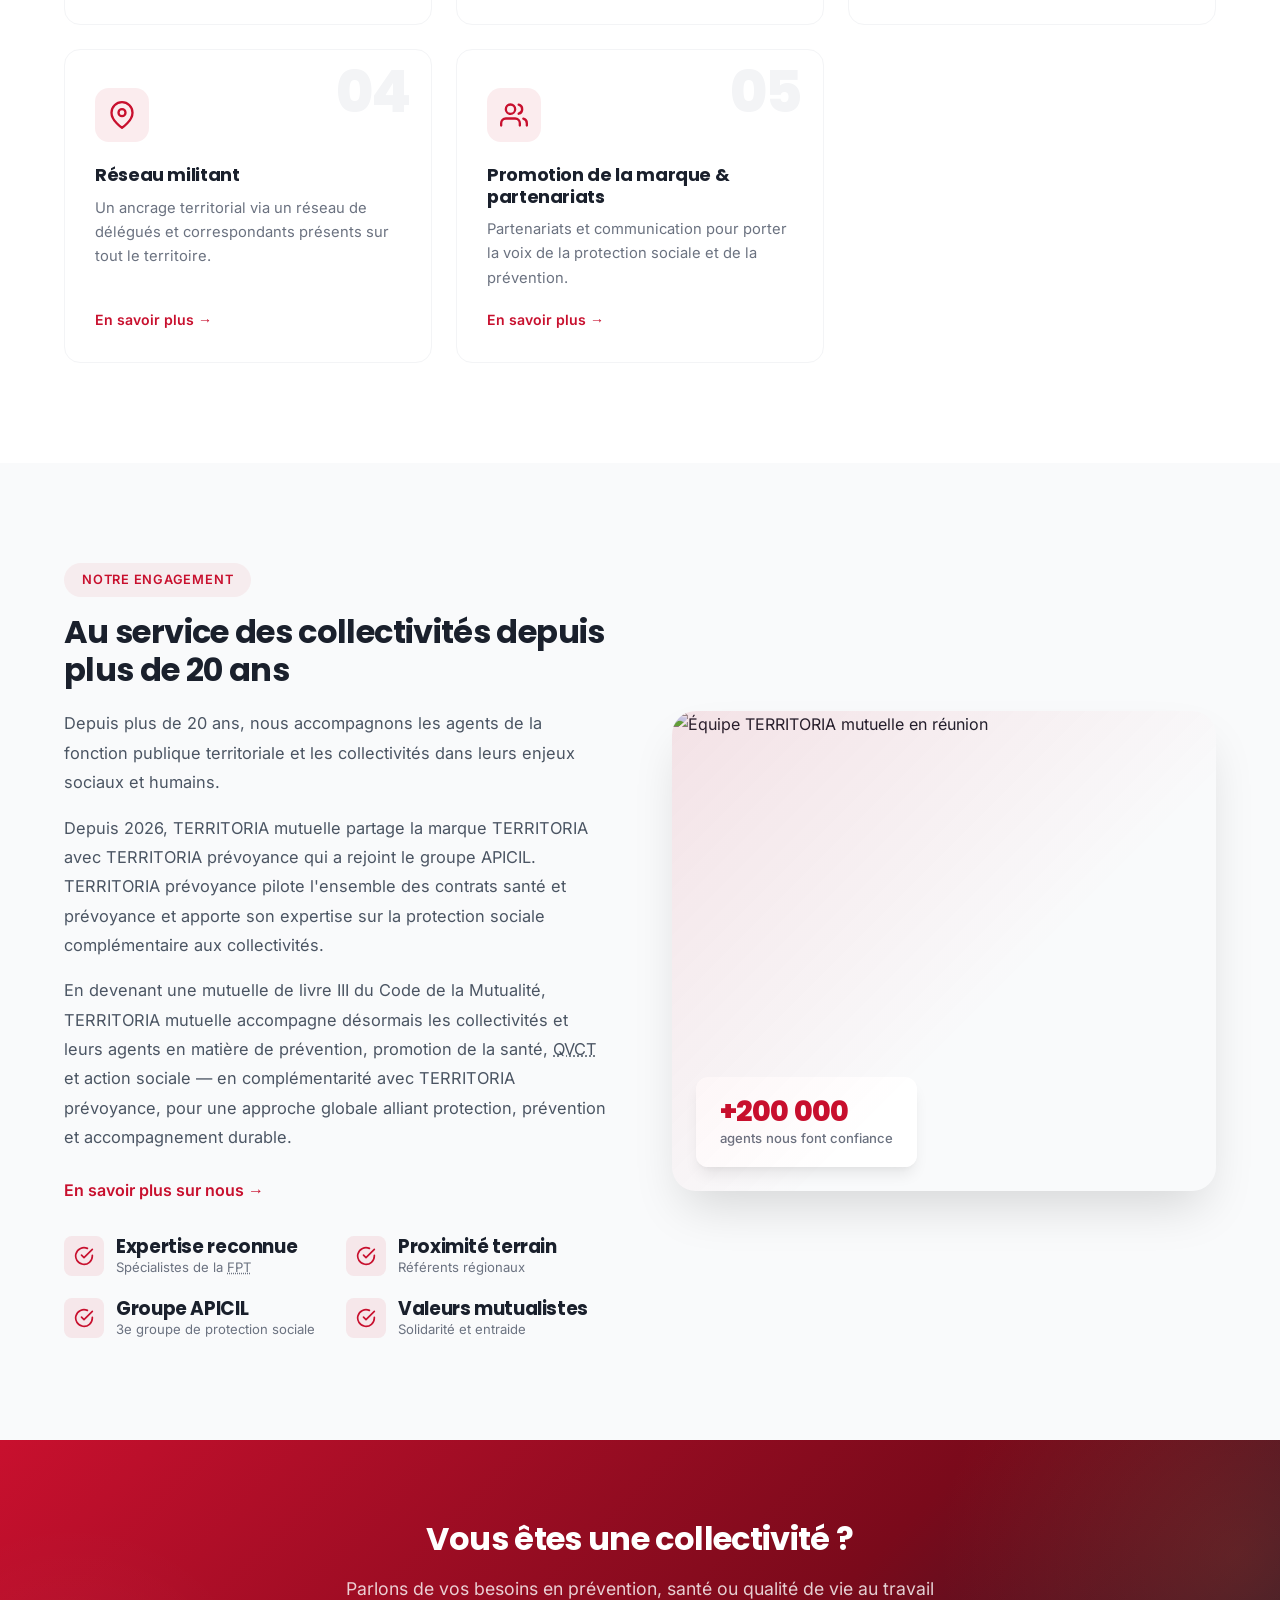
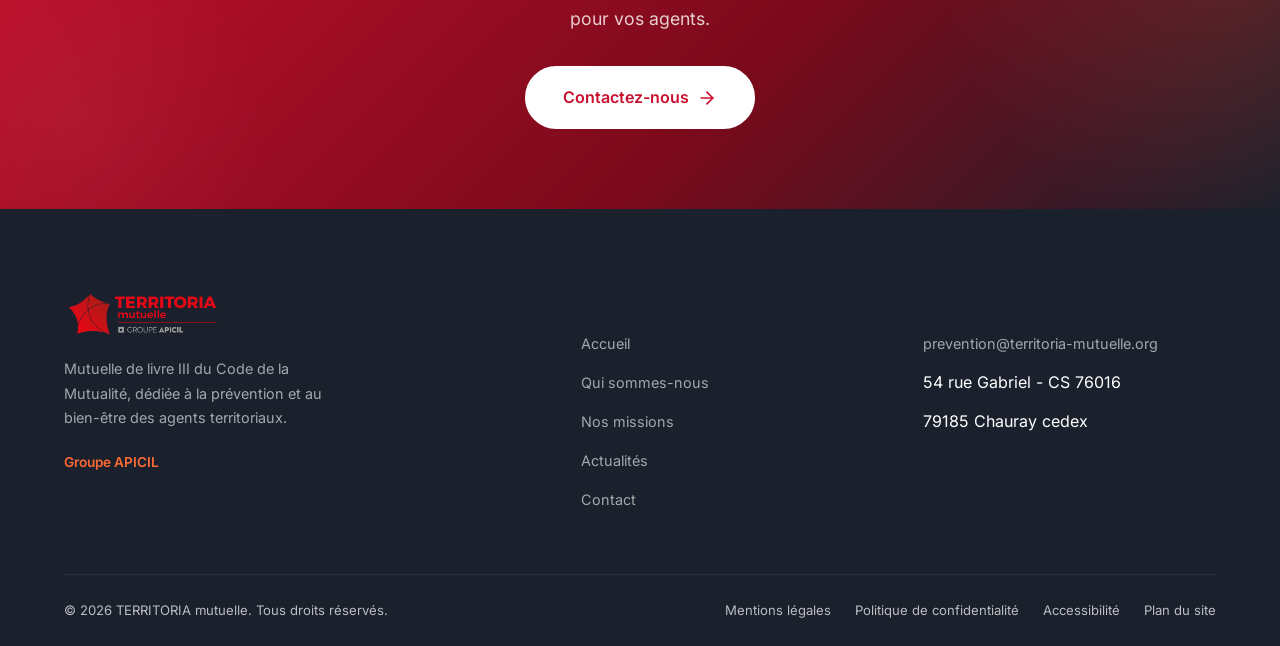
==== commit 0092680a: "SEO / IA : données structurées schema.org + llms.txt - JSON-LD Organization (Unicode correct, avec d" ====
--- a/index.html
+++ b/index.html
@@ -15,6 +15,8 @@
     <meta property="og:image" content="assets/img/logo.png">
     <meta property="og:type" content="website">
     <meta property="og:locale" content="fr_FR">
+    <meta name="twitter:card" content="summary_large_image">
+    <meta name="twitter:image" content="https://territoriamutuelle.com/assets/img/logo.png">
 
     <!-- Canonical -->
     <link rel="canonical" href="https://territoriamutuelle.com/">
@@ -23,6 +25,66 @@
     <link rel="stylesheet" href="assets/fonts/fonts.css?v=20260908">
 
     <link rel="stylesheet" href="style.css?v=20260908">
+    <!-- JSON-LD (données structurées) -->
+    <script type="application/ld+json">
+{
+  "@context": "https://schema.org",
+  "@graph": [
+    {
+      "@type": "Organization",
+      "@id": "https://territoriamutuelle.com/#organization",
+      "name": "TERRITORIA mutuelle",
+      "legalName": "TERRITORIA mutuelle",
+      "url": "https://territoriamutuelle.com/",
+      "logo": "https://territoriamutuelle.com/assets/img/logo.png",
+      "image": "https://territoriamutuelle.com/assets/img/logo.png",
+      "description": "Mutuelle de livre III du Code de la mutualité, dédiée à la prévention, la promotion de la santé, la qualité de vie et des conditions de travail (QVCT) et l'action sociale pour les collectivités territoriales et leurs agents.",
+      "disambiguatingDescription": "TERRITORIA mutuelle, centrée sur la prévention et la promotion de la santé, est distincte de TERRITORIA prévoyance, qui pilote les contrats santé et prévoyance. Les deux entités partagent la marque TERRITORIA au sein du groupe APICIL.",
+      "parentOrganization": {
+        "@type": "Organization",
+        "name": "Groupe APICIL",
+        "url": "https://www.groupe-apicil.com/"
+      },
+      "address": {
+        "@type": "PostalAddress",
+        "streetAddress": "54 rue Gabriel - CS 76016",
+        "postalCode": "79185",
+        "addressLocality": "Chauray",
+        "addressCountry": "FR"
+      },
+      "email": "prevention@territoria-mutuelle.org",
+      "identifier": {
+        "@type": "PropertyValue",
+        "propertyID": "SIREN",
+        "value": "483041307"
+      },
+      "areaServed": {
+        "@type": "Country",
+        "name": "France"
+      },
+      "knowsAbout": [
+        "prévention en santé",
+        "promotion de la santé",
+        "qualité de vie et conditions de travail (QVCT)",
+        "action sociale",
+        "collectivités territoriales",
+        "fonction publique territoriale",
+        "agents territoriaux"
+      ]
+    },
+    {
+      "@type": "WebSite",
+      "@id": "https://territoriamutuelle.com/#website",
+      "name": "TERRITORIA mutuelle",
+      "url": "https://territoriamutuelle.com/",
+      "inLanguage": "fr-FR",
+      "publisher": {
+        "@id": "https://territoriamutuelle.com/#organization"
+      }
+    }
+  ]
+}
+    </script>
 </head>
 <body>
 
@@ -300,26 +362,5 @@
     <script src="script.js?v=20260908"></script>
 
     <!-- Schema.org -->
-    <script type="application/ld+json">
-    {
-        "@context": "https://schema.org",
-        "@type": "Organization",
-        "name": "TERRITORIA mutuelle",
-        "url": "https://territoriamutuelle.com",
-        "logo": "https://territoriamutuelle.com/assets/img/logo.png",
-        "description": "Mutuelle de livre III du Code de la Mutualit&eacute; d&eacute;di&eacute;e &agrave; la pr&eacute;vention et au bien-&ecirc;tre des agents des collectivit&eacute;s territoriales.",
-        "address": {
-            "@type": "PostalAddress",
-            "streetAddress": "54 rue Gabriel - CS 76016",
-            "addressLocality": "Chauray",
-            "postalCode": "79185",
-            "addressCountry": "FR"
-        },
-        "parentOrganization": {
-            "@type": "Organization",
-            "name": "Groupe APICIL"
-        }
-    }
-    </script>
 </body>
 </html>
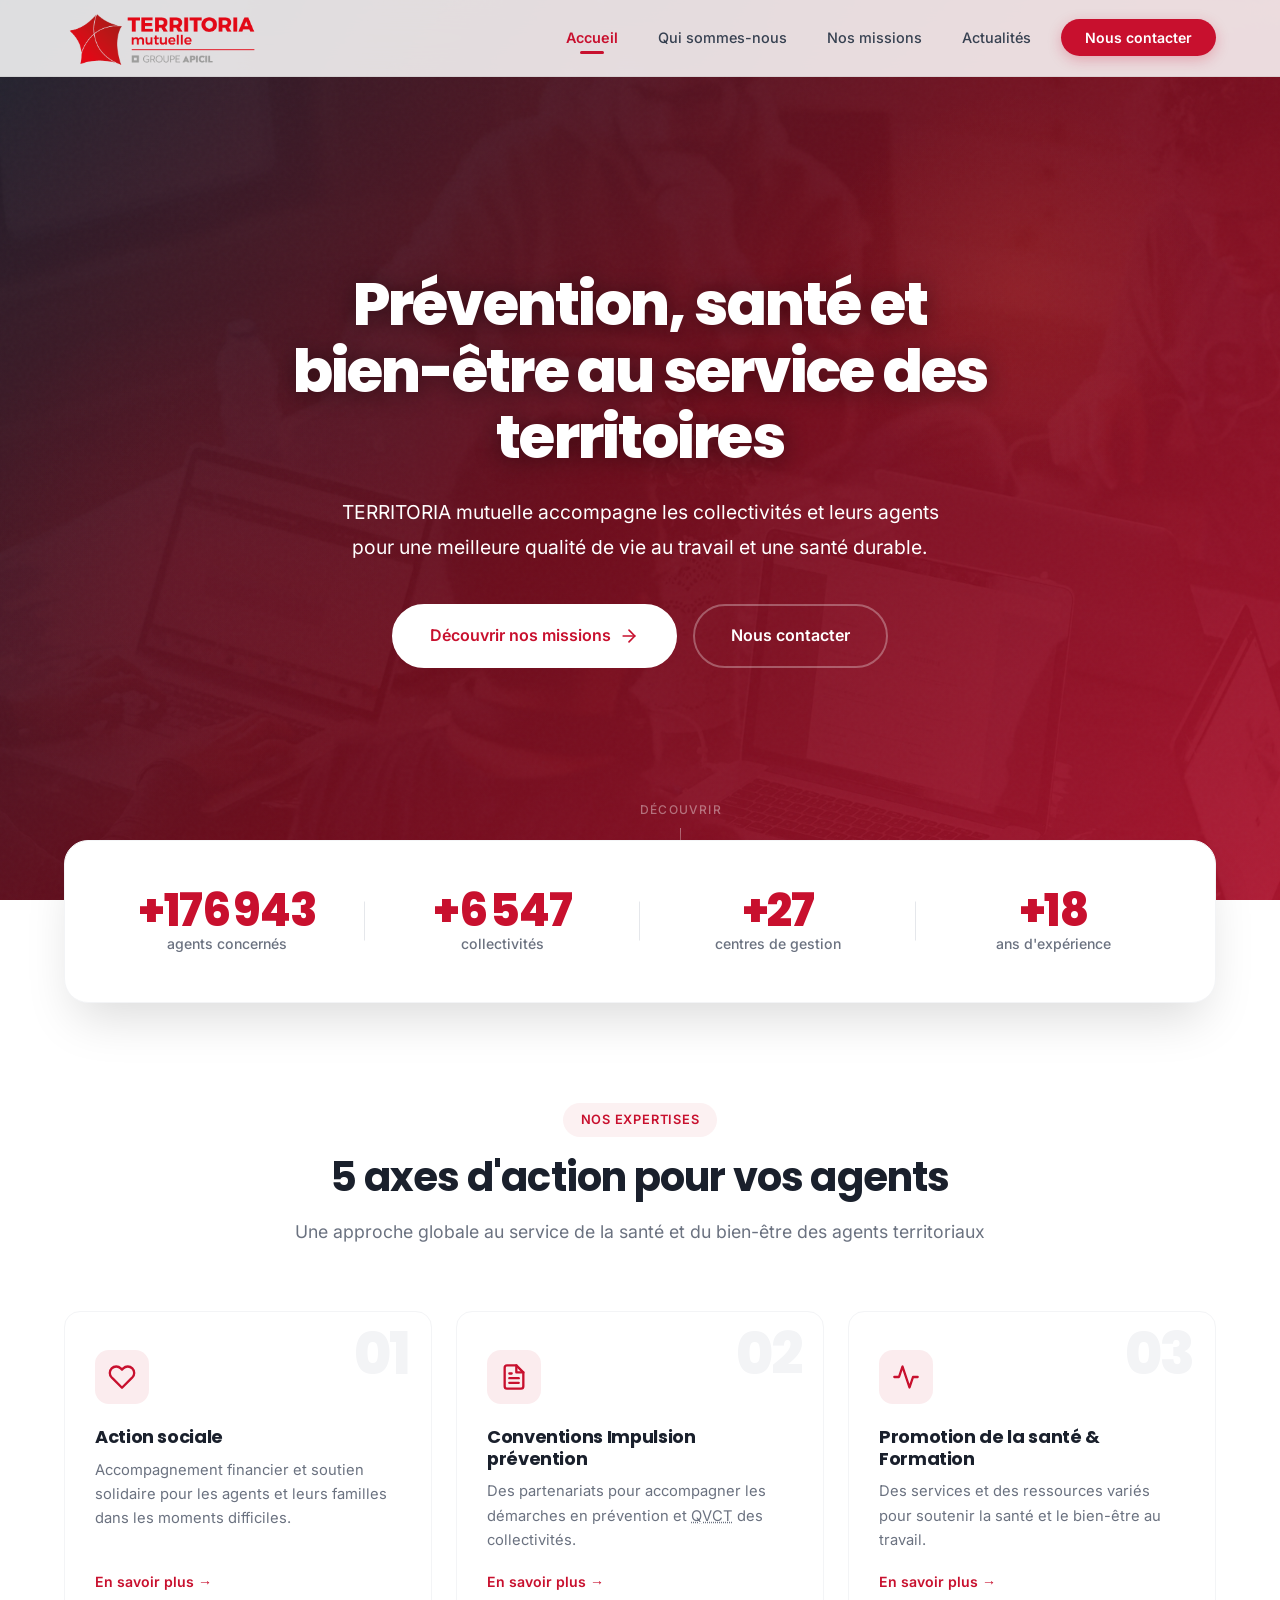
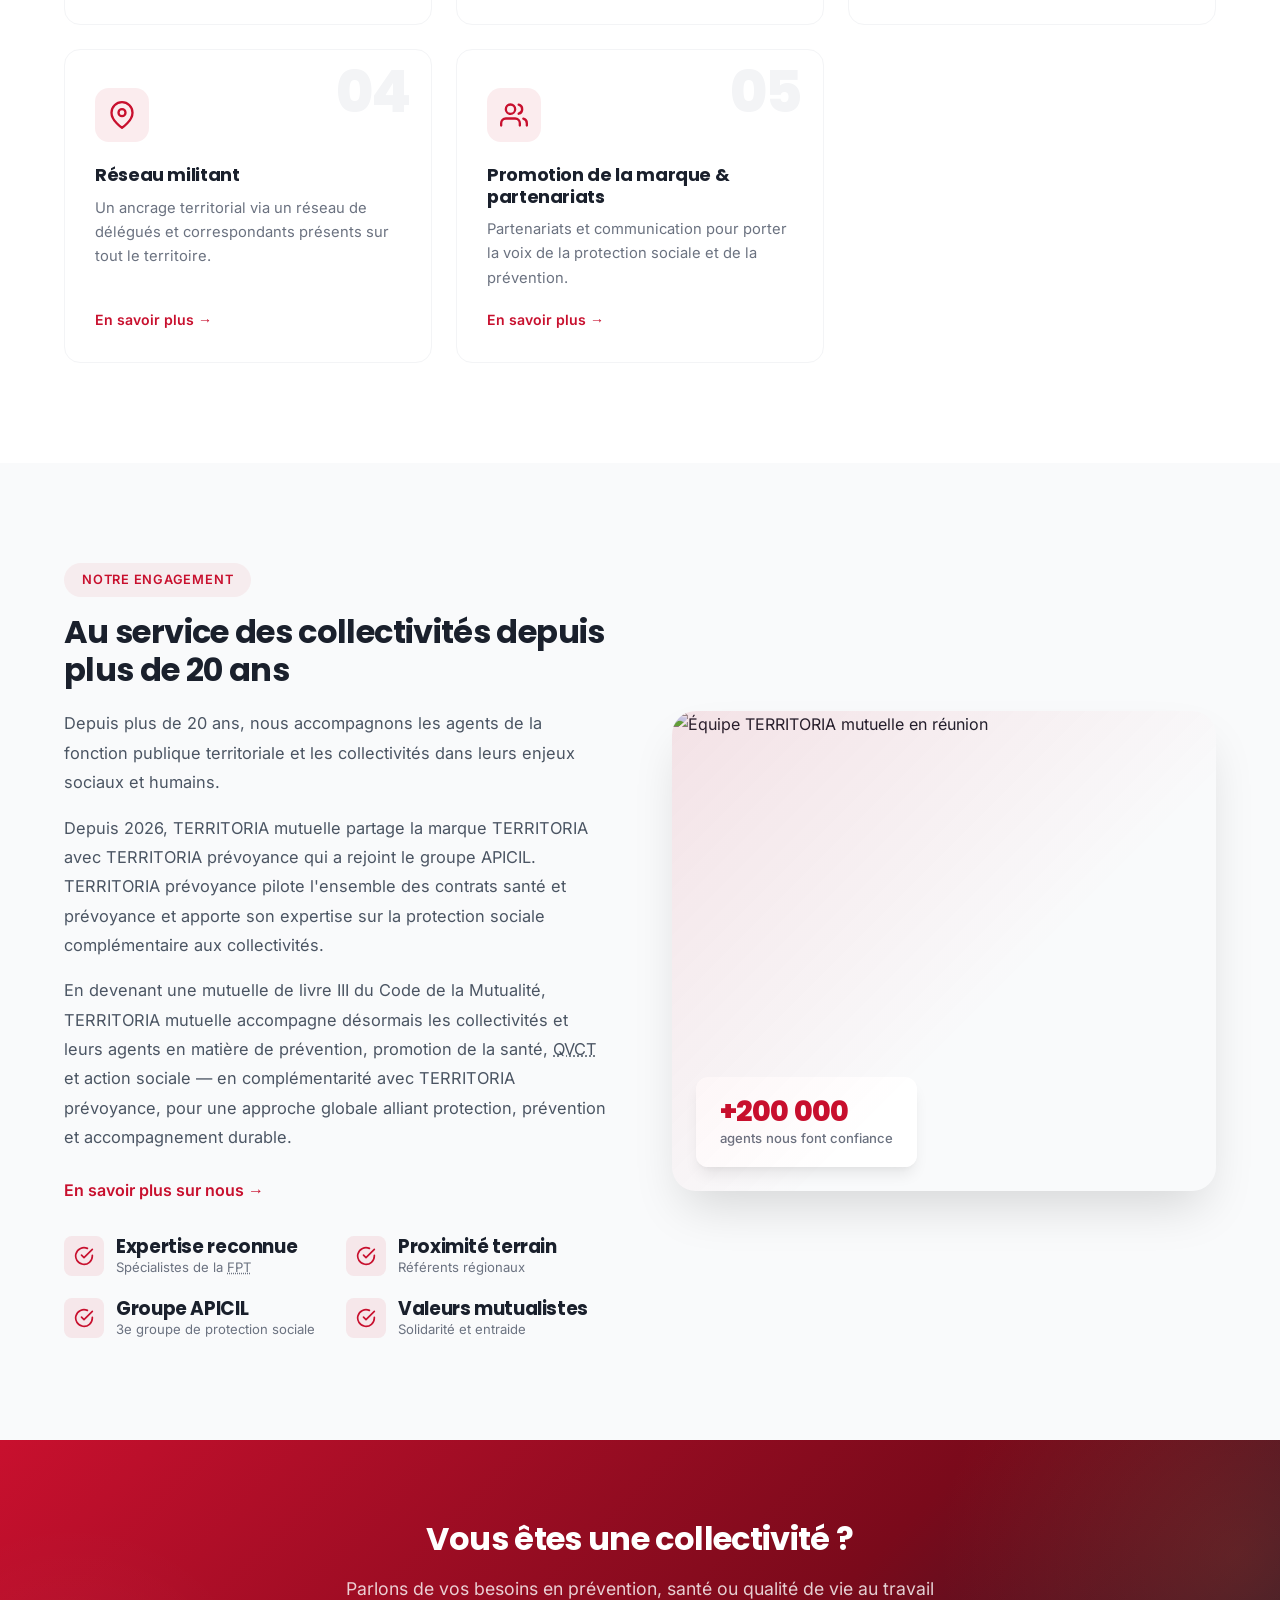
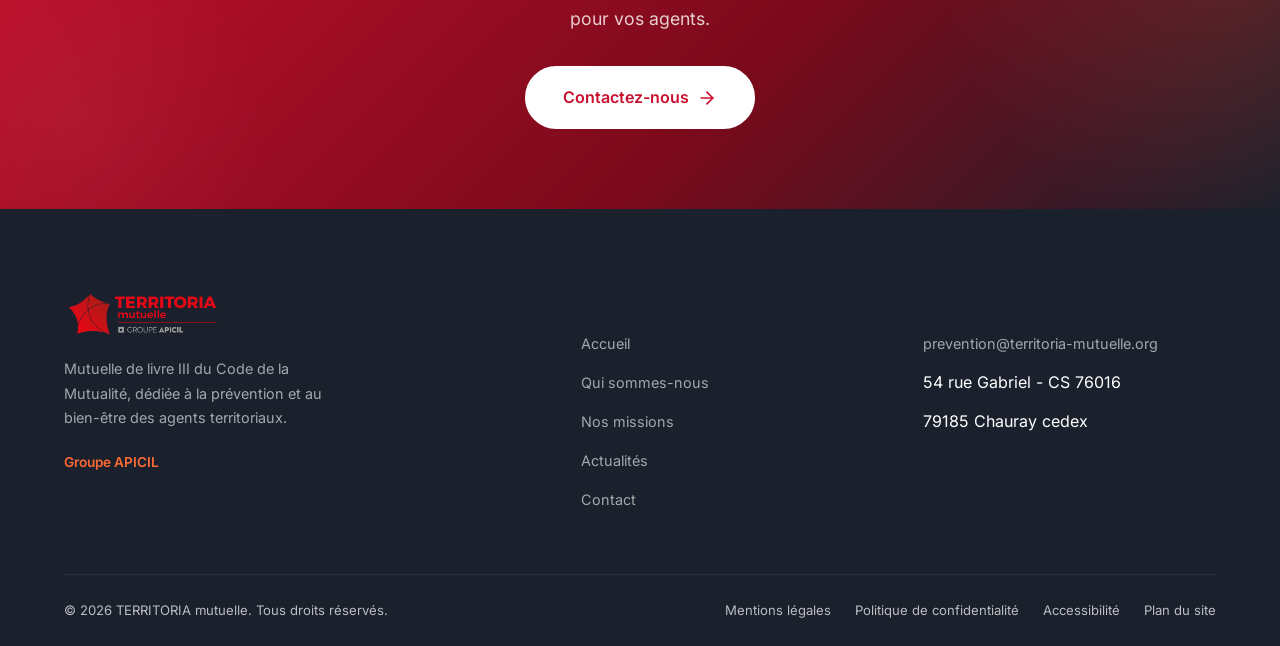
==== commit 1cb715ab: "Perf : hero en WebP responsive + preload LCP + dimensions d'images - Image hero de l'accueil servie " ====
--- a/index.html
+++ b/index.html
@@ -5,6 +5,10 @@
     <meta name="viewport" content="width=device-width, initial-scale=1.0">
     <title>TERRITORIA mutuelle | Pr&eacute;vention, sant&eacute; et action sociale pour les collectivit&eacute;s</title>
     <meta name="description" content="TERRITORIA mutuelle accompagne les collectivit&eacute;s territoriales et leurs agents en mati&egrave;re de pr&eacute;vention, promotion de la sant&eacute;, QVCT et action sociale. Groupe APICIL.">
+
+    <!-- Preload image LCP (hero, responsive WebP) -->
+    <link rel="preload" as="image" href="assets/img/hero-accueil-mobile.webp" media="(max-width:768px)" fetchpriority="high">
+    <link rel="preload" as="image" href="assets/img/hero-accueil.webp" media="(min-width:769px)" fetchpriority="high">
 
     <!-- Favicon -->
     <link rel="icon" type="image/png" href="assets/img/logo.png">
@@ -95,7 +99,7 @@
     <header class="header" id="header">
         <div class="container">
             <a href="index.html" class="logo">
-                <img src="assets/img/logo.png" alt="TERRITORIA mutuelle - Groupe APICIL">
+                <img src="assets/img/logo.png" alt="TERRITORIA mutuelle - Groupe APICIL" width="596" height="183">
             </a>
             <nav class="nav" id="nav" aria-label="Menu principal">
                 <ul class="nav-list">
@@ -126,7 +130,11 @@
     <!-- ========== HERO ========== -->
     <section class="hero">
         <div class="hero-bg">
-            <img src="assets/img/hero-accueil.jpg" alt="" loading="eager">
+            <picture>
+                <source type="image/webp" media="(max-width:768px)" srcset="assets/img/hero-accueil-mobile.webp">
+                <source type="image/webp" srcset="assets/img/hero-accueil.webp">
+                <img src="assets/img/hero-accueil.jpg" alt="" loading="eager" fetchpriority="high" width="1600" height="2399">
+            </picture>
         </div>
         <div class="hero-overlay"></div>
         <div class="hero-shape hero-shape-1"></div>
@@ -324,7 +332,7 @@
         <div class="container">
             <div class="footer-grid">
                 <div class="footer-col">
-                    <img src="assets/img/logo.png" alt="TERRITORIA mutuelle" class="footer-logo">
+                    <img src="assets/img/logo.png" alt="TERRITORIA mutuelle" class="footer-logo" width="596" height="183">
                     <p class="footer-desc">Mutuelle de livre III du Code de la Mutualit&eacute;, d&eacute;di&eacute;e &agrave; la pr&eacute;vention et au bien-&ecirc;tre des agents territoriaux.</p>
                     <p class="footer-group">Groupe APICIL</p>
                 </div>
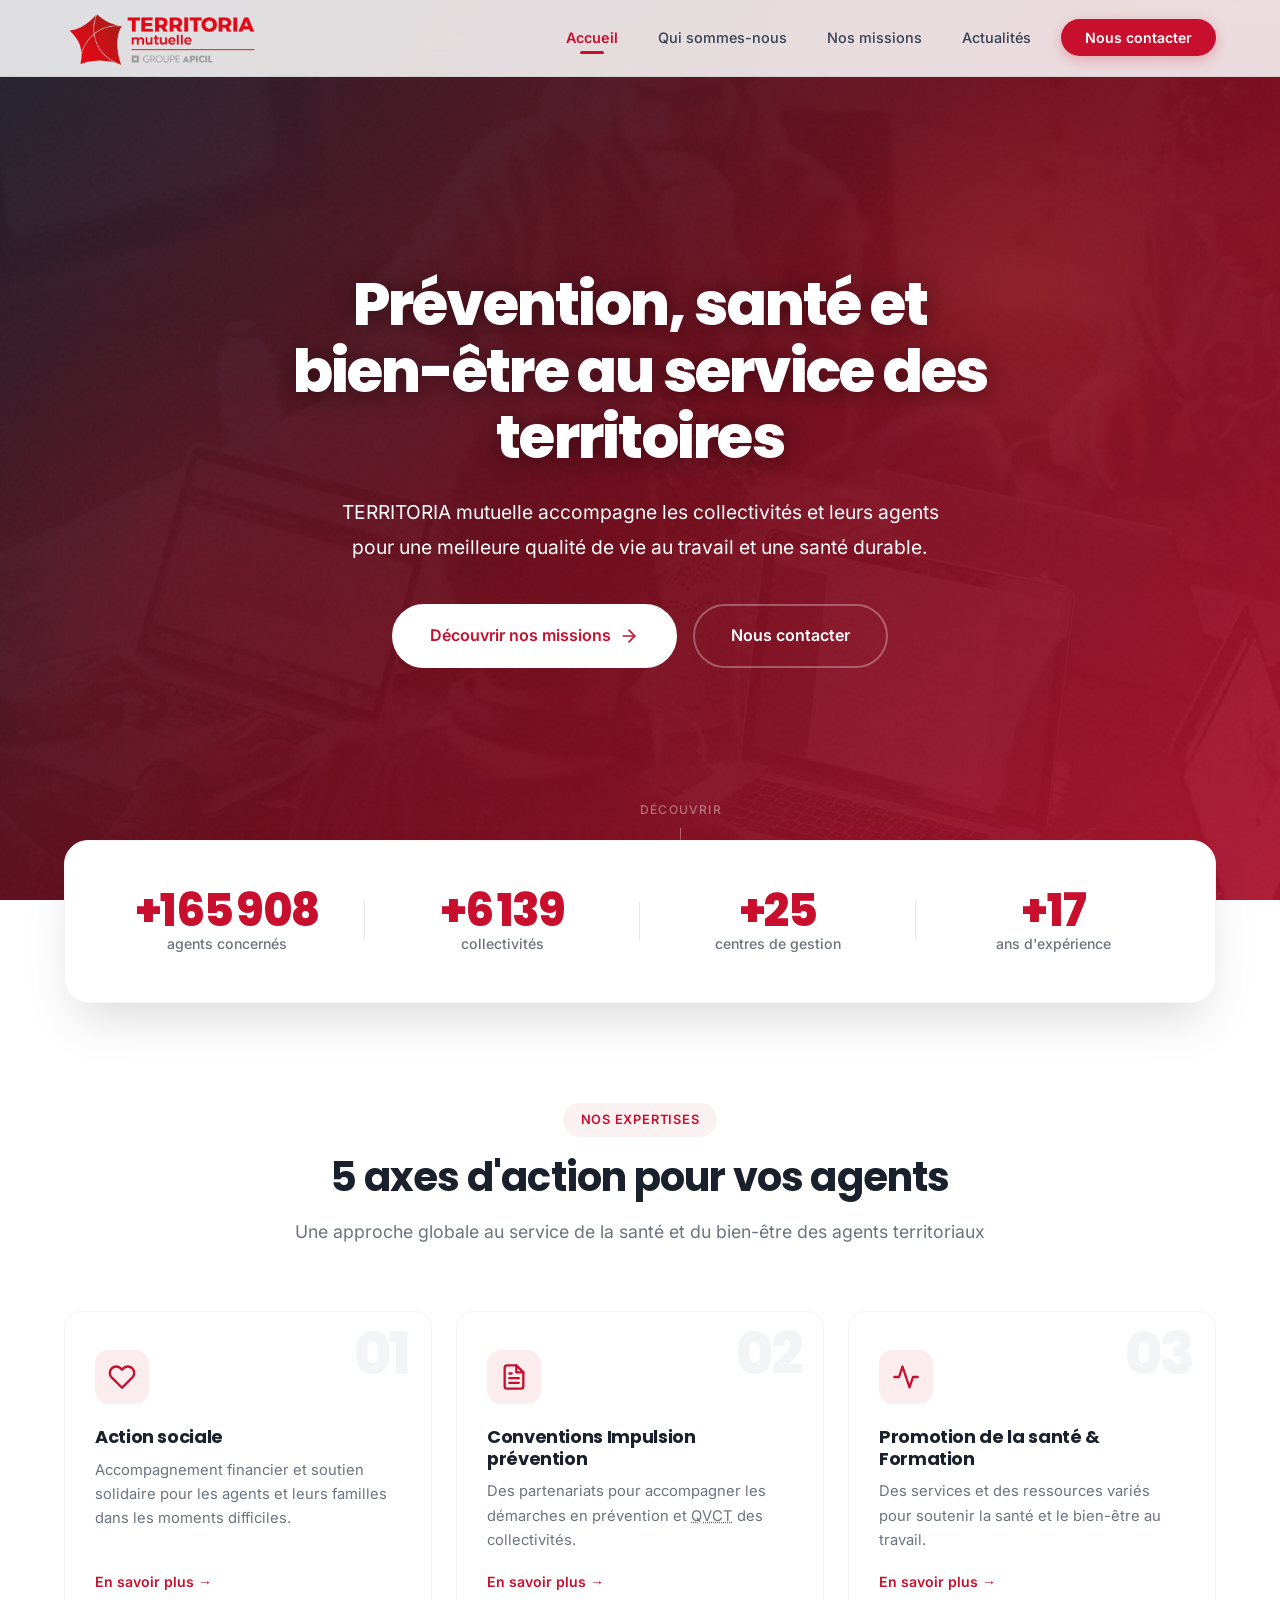
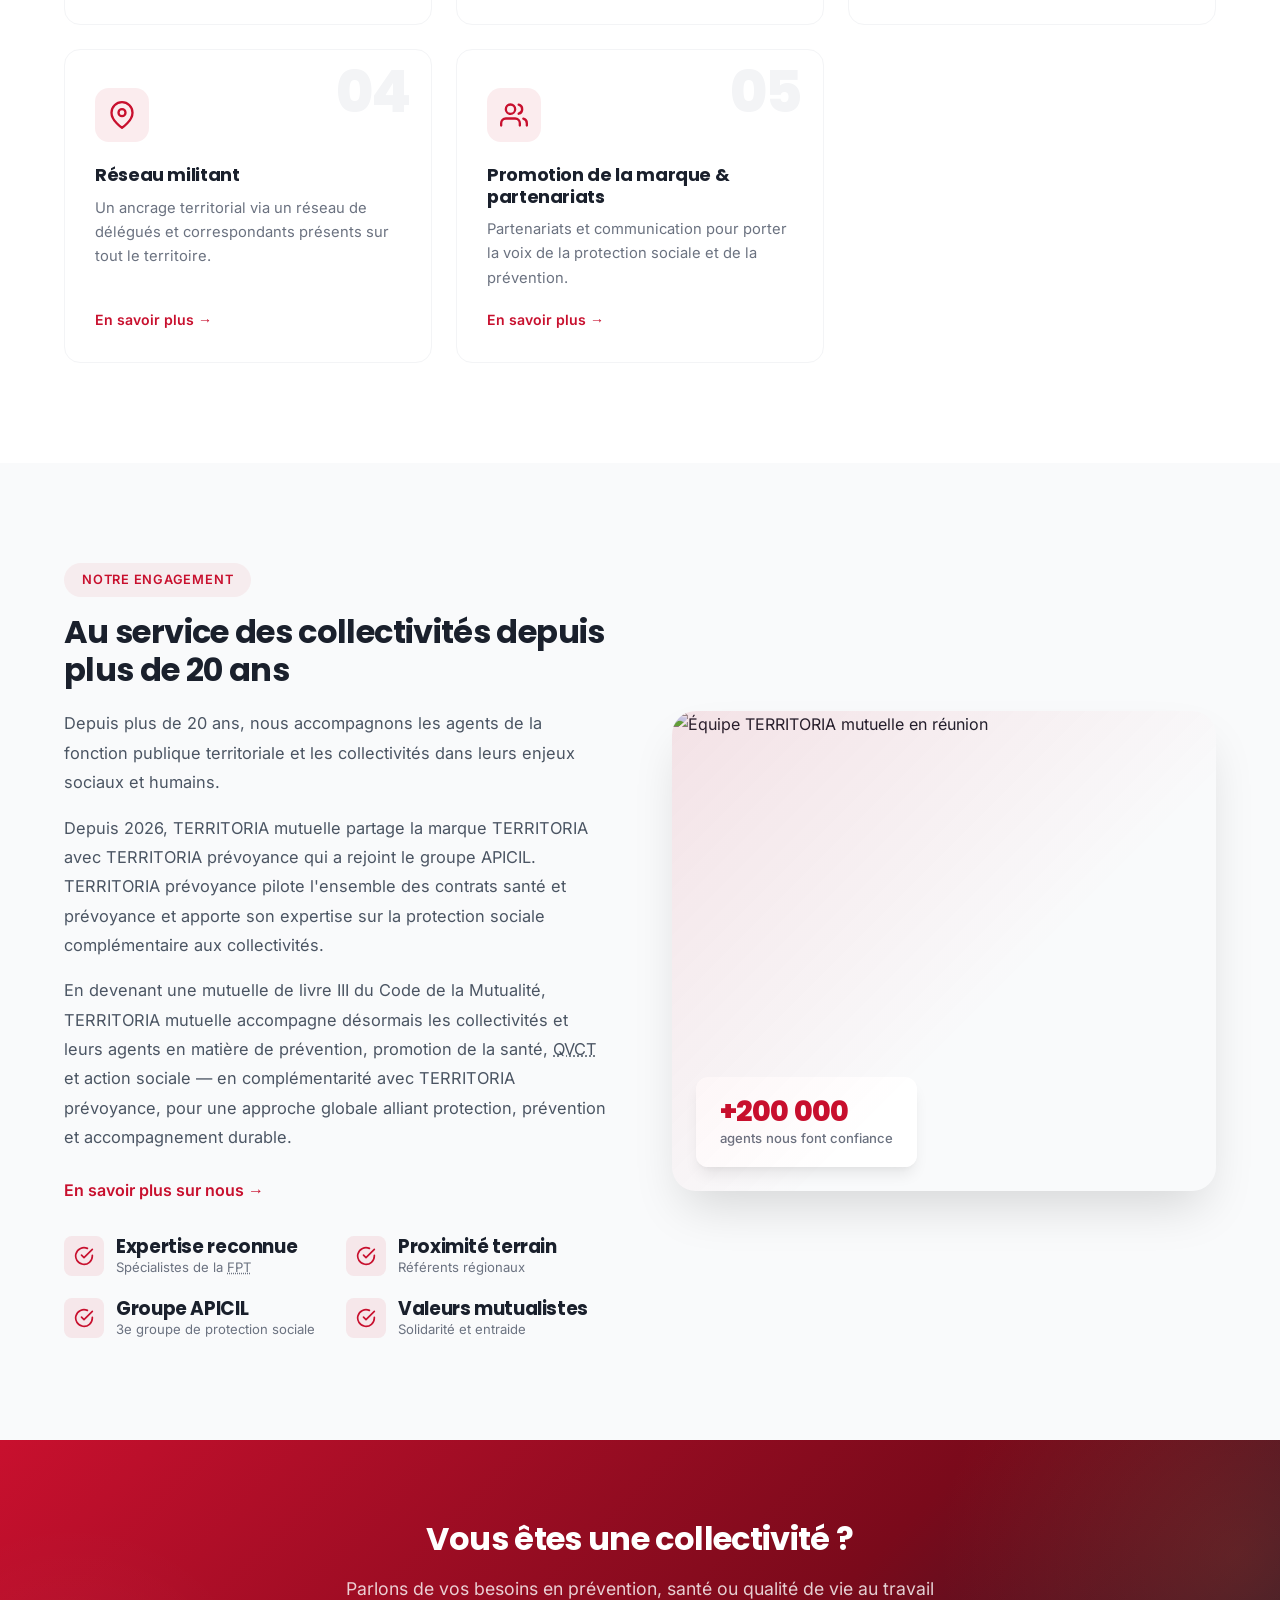
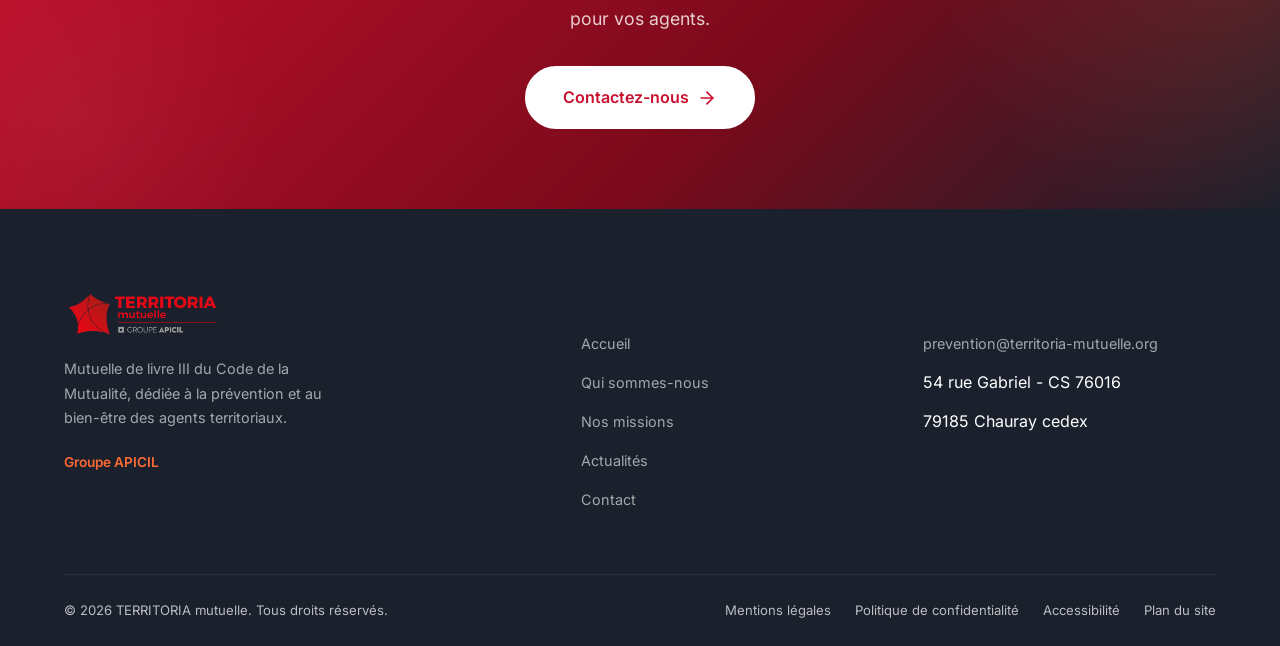
==== commit 380a7223: "SEO: valeurs des compteurs d'accueil en dur dans le HTML - Les 4 stats animées (agents, collectivité" ====
--- a/index.html
+++ b/index.html
@@ -170,19 +170,19 @@
             <div class="stats-container reveal-scale">
                 <div class="stats-grid">
                     <div class="stat-item">
-                        <span class="stat-number" data-count="200000">0</span>
+                        <span class="stat-number" data-count="200000">+200&nbsp;000</span>
                         <p class="stat-label">agents concern&eacute;s</p>
                     </div>
                     <div class="stat-item">
-                        <span class="stat-number" data-count="7400">0</span>
+                        <span class="stat-number" data-count="7400">+7&nbsp;400</span>
                         <p class="stat-label">collectivit&eacute;s</p>
                     </div>
                     <div class="stat-item">
-                        <span class="stat-number" data-count="30">0</span>
+                        <span class="stat-number" data-count="30">+30</span>
                         <p class="stat-label">centres de gestion</p>
                     </div>
                     <div class="stat-item">
-                        <span class="stat-number" data-count="20">0</span>
+                        <span class="stat-number" data-count="20">+20</span>
                         <p class="stat-label">ans d'exp&eacute;rience</p>
                     </div>
                 </div>
--- a/style.css
+++ b/style.css
@@ -1889,6 +1889,246 @@
 .mission-more { margin-top: 32px; }
 
 /* ============================================
+   NOS MISSIONS — accès rapide (5 pictos)
+   ============================================ */
+.mission-nav {
+  display: grid;
+  grid-template-columns: repeat(5, 1fr);
+  gap: 18px;
+  margin-top: 44px;
+}
+.mission-nav-item {
+  display: flex;
+  flex-direction: column;
+  align-items: center;
+  text-align: center;
+  gap: 12px;
+  padding: 26px 16px 22px;
+  background: var(--white);
+  border: 1px solid var(--gray-100);
+  border-top: 3px solid var(--primary);
+  border-radius: var(--radius-lg);
+  box-shadow: var(--shadow-sm);
+  color: var(--gray-800);
+  text-decoration: none;
+  transition: transform var(--duration), box-shadow var(--duration), border-color var(--duration);
+}
+.mission-nav-item:hover,
+.mission-nav-item:focus-visible {
+  transform: translateY(-4px);
+  box-shadow: var(--shadow-lg);
+  border-color: var(--gray-200);
+}
+.mission-nav-icon {
+  display: inline-flex;
+  align-items: center;
+  justify-content: center;
+  width: 56px;
+  height: 56px;
+  border-radius: var(--radius-full);
+  background: var(--primary-glow);
+  color: var(--primary);
+}
+.mission-nav-icon svg { width: 26px; height: 26px; }
+.mission-nav-num {
+  font-family: var(--font-heading);
+  font-size: 0.8rem;
+  font-weight: 800;
+  letter-spacing: 0.08em;
+  color: var(--primary);
+  opacity: 0.55;
+}
+.mission-nav-title {
+  font-size: 0.95rem;
+  font-weight: 700;
+  line-height: 1.35;
+  color: var(--gray-900);
+}
+.mission-nav-item:hover .mission-nav-icon,
+.mission-nav-item:focus-visible .mission-nav-icon {
+  background: var(--primary);
+  color: var(--white);
+}
+
+/* ============================================
+   Commissions thématiques (gouvernance)
+   ============================================ */
+.commission-grid {
+  display: grid;
+  grid-template-columns: repeat(3, 1fr);
+  gap: 24px;
+  margin-top: 30px;
+}
+.commission-card {
+  position: relative;
+  display: flex;
+  flex-direction: column;
+  align-items: center;
+  text-align: center;
+  padding: 32px 22px 28px;
+  background: var(--white);
+  border: 1px solid var(--gray-100);
+  border-radius: var(--radius-xl);
+  box-shadow: var(--shadow-sm);
+  overflow: hidden;
+  transition: transform var(--duration), box-shadow var(--duration), border-color var(--duration);
+}
+.commission-card::before {
+  content: "";
+  position: absolute;
+  top: 0; left: 0; right: 0;
+  height: 4px;
+  background: linear-gradient(90deg, var(--primary) 0%, var(--primary-light) 100%);
+}
+.commission-card:hover {
+  transform: translateY(-6px);
+  box-shadow: var(--shadow-xl);
+  border-color: var(--gray-200);
+}
+.commission-photo {
+  width: 104px;
+  height: 104px;
+  border-radius: var(--radius-full);
+  object-fit: cover;
+  border: 4px solid var(--white);
+  box-shadow: 0 0 0 2px rgba(200, 16, 46, 0.28), var(--shadow-md);
+  margin-bottom: 18px;
+  transition: box-shadow var(--duration);
+}
+.commission-card:hover .commission-photo {
+  box-shadow: 0 0 0 3px var(--primary), var(--shadow-lg);
+}
+.commission-card .commission-name {
+  font-size: 1.02rem;
+  font-weight: 700;
+  line-height: 1.35;
+  color: var(--gray-900);
+  margin: 0 0 14px;
+  padding-bottom: 14px;
+  position: relative;
+  letter-spacing: -0.01em;
+}
+.commission-name::after {
+  content: "";
+  position: absolute;
+  left: 50%;
+  bottom: 0;
+  transform: translateX(-50%);
+  width: 30px;
+  height: 2px;
+  border-radius: 2px;
+  background: var(--primary);
+  opacity: 0.35;
+}
+.commission-pres {
+  font-size: 0.9rem;
+  color: var(--gray-600);
+  margin: 0;
+  line-height: 1.5;
+}
+.commission-pres strong { color: var(--primary); font-weight: 700; }
+@media (max-width: 760px) {
+  .commission-grid { grid-template-columns: 1fr; gap: 18px; max-width: 420px; margin-left: auto; margin-right: auto; }
+}
+
+/* ---- Trombinoscope du Bureau ---- */
+.bureau-grid {
+  display: flex;
+  flex-wrap: wrap;
+  justify-content: center;
+  gap: 24px;
+  margin-top: 34px;
+}
+.bureau-card {
+  position: relative;
+  flex: 1 1 212px;
+  max-width: 240px;
+  display: flex;
+  flex-direction: column;
+  align-items: center;
+  text-align: center;
+  padding: 32px 22px 28px;
+  background: var(--white);
+  border: 1px solid var(--gray-100);
+  border-radius: var(--radius-xl);
+  box-shadow: var(--shadow-sm);
+  overflow: hidden;
+  transition: transform var(--duration), box-shadow var(--duration), border-color var(--duration);
+}
+.bureau-card::before {
+  content: "";
+  position: absolute;
+  top: 0; left: 0; right: 0;
+  height: 4px;
+  background: linear-gradient(90deg, var(--primary) 0%, var(--primary-light) 100%);
+}
+.bureau-card:hover {
+  transform: translateY(-6px);
+  box-shadow: var(--shadow-xl);
+  border-color: var(--gray-200);
+}
+.bureau-photo {
+  width: 124px;
+  height: 124px;
+  border-radius: var(--radius-full);
+  object-fit: cover;
+  border: 4px solid var(--white);
+  box-shadow: 0 0 0 2px rgba(200, 16, 46, 0.28), var(--shadow-md);
+  margin-bottom: 18px;
+  transition: box-shadow var(--duration);
+}
+.bureau-card:hover .bureau-photo {
+  box-shadow: 0 0 0 3px var(--primary), var(--shadow-lg);
+}
+.bureau-card .bureau-name {
+  font-size: 1.08rem;
+  font-weight: 700;
+  color: var(--gray-900);
+  margin: 0 0 8px;
+  line-height: 1.3;
+  letter-spacing: -0.01em;
+}
+.bureau-card .bureau-role {
+  position: relative;
+  font-size: 0.82rem;
+  font-weight: 700;
+  color: var(--primary);
+  margin: 0 0 18px;
+  padding-bottom: 14px;
+  line-height: 1.4;
+}
+.bureau-role::after {
+  content: "";
+  position: absolute;
+  left: 50%;
+  bottom: 0;
+  transform: translateX(-50%);
+  width: 30px;
+  height: 2px;
+  border-radius: 2px;
+  background: var(--primary);
+  opacity: 0.35;
+}
+.bureau-bio {
+  font-size: 0.84rem;
+  color: var(--gray-600);
+  margin: 0;
+  line-height: 1.6;
+}
+@media (max-width: 520px) {
+  .bureau-card { flex-basis: 100%; max-width: 340px; }
+}
+
+@media (max-width: 860px) {
+  .mission-nav { grid-template-columns: repeat(2, 1fr); gap: 14px; }
+}
+@media (max-width: 420px) {
+  .mission-nav-item { padding: 20px 10px 18px; }
+  .mission-nav-icon { width: 48px; height: 48px; }
+  .mission-nav-title { font-size: 0.88rem; }
+}
+
+/* ============================================
    PAGES DÉDIÉES — contenu "prose"
    ============================================ */
 .prose { max-width: 720px; margin: 0 auto; }
@@ -1994,8 +2234,21 @@
   height: auto;
   object-fit: contain;
 }
+/* Logo conçu pour fond foncé (ex. ANDCDG, texte blanc) : pastille sombre pour le rendre lisible sur fond blanc */
+.partner-logo--dark {
+  max-width: 100%;
+  max-height: none;
+  width: 100%;
+  padding: 14px 16px;
+  background: #2d313a;
+  border-radius: var(--radius-md);
+  opacity: 1;
+  filter: none;
+  box-sizing: border-box;
+}
 @media (max-width: 640px) {
   .partner-item { grid-template-columns: 1fr; gap: 14px; }
+  .partner-logo--dark { max-width: 220px; }
 }
 
 .section--alt { background: var(--gray-50); }
@@ -2122,6 +2375,22 @@
 #articleBody a:not(.download-link) { color: var(--primary); font-weight: 500; }
 #articleBody ul { padding-left: 20px; margin-bottom: 16px; }
 #articleBody li { color: var(--gray-600); line-height: 1.75; margin-bottom: 6px; }
+#articleBody img { max-width: 100%; height: auto; }
+#articleBody .article-figure { margin: 20px 0 28px; }
+#articleBody .article-figure img {
+  display: block;
+  width: 100%;
+  border: 1px solid var(--gray-100);
+  border-radius: var(--radius-lg);
+  box-shadow: var(--shadow-sm);
+}
+#articleBody .article-figure figcaption {
+  margin-top: 10px;
+  font-size: 0.85rem;
+  color: var(--gray-500);
+  text-align: center;
+}
+#articleBody .article-figure figcaption a { color: var(--primary); font-weight: 600; }
 
 .blog-card {
   display: flex;
